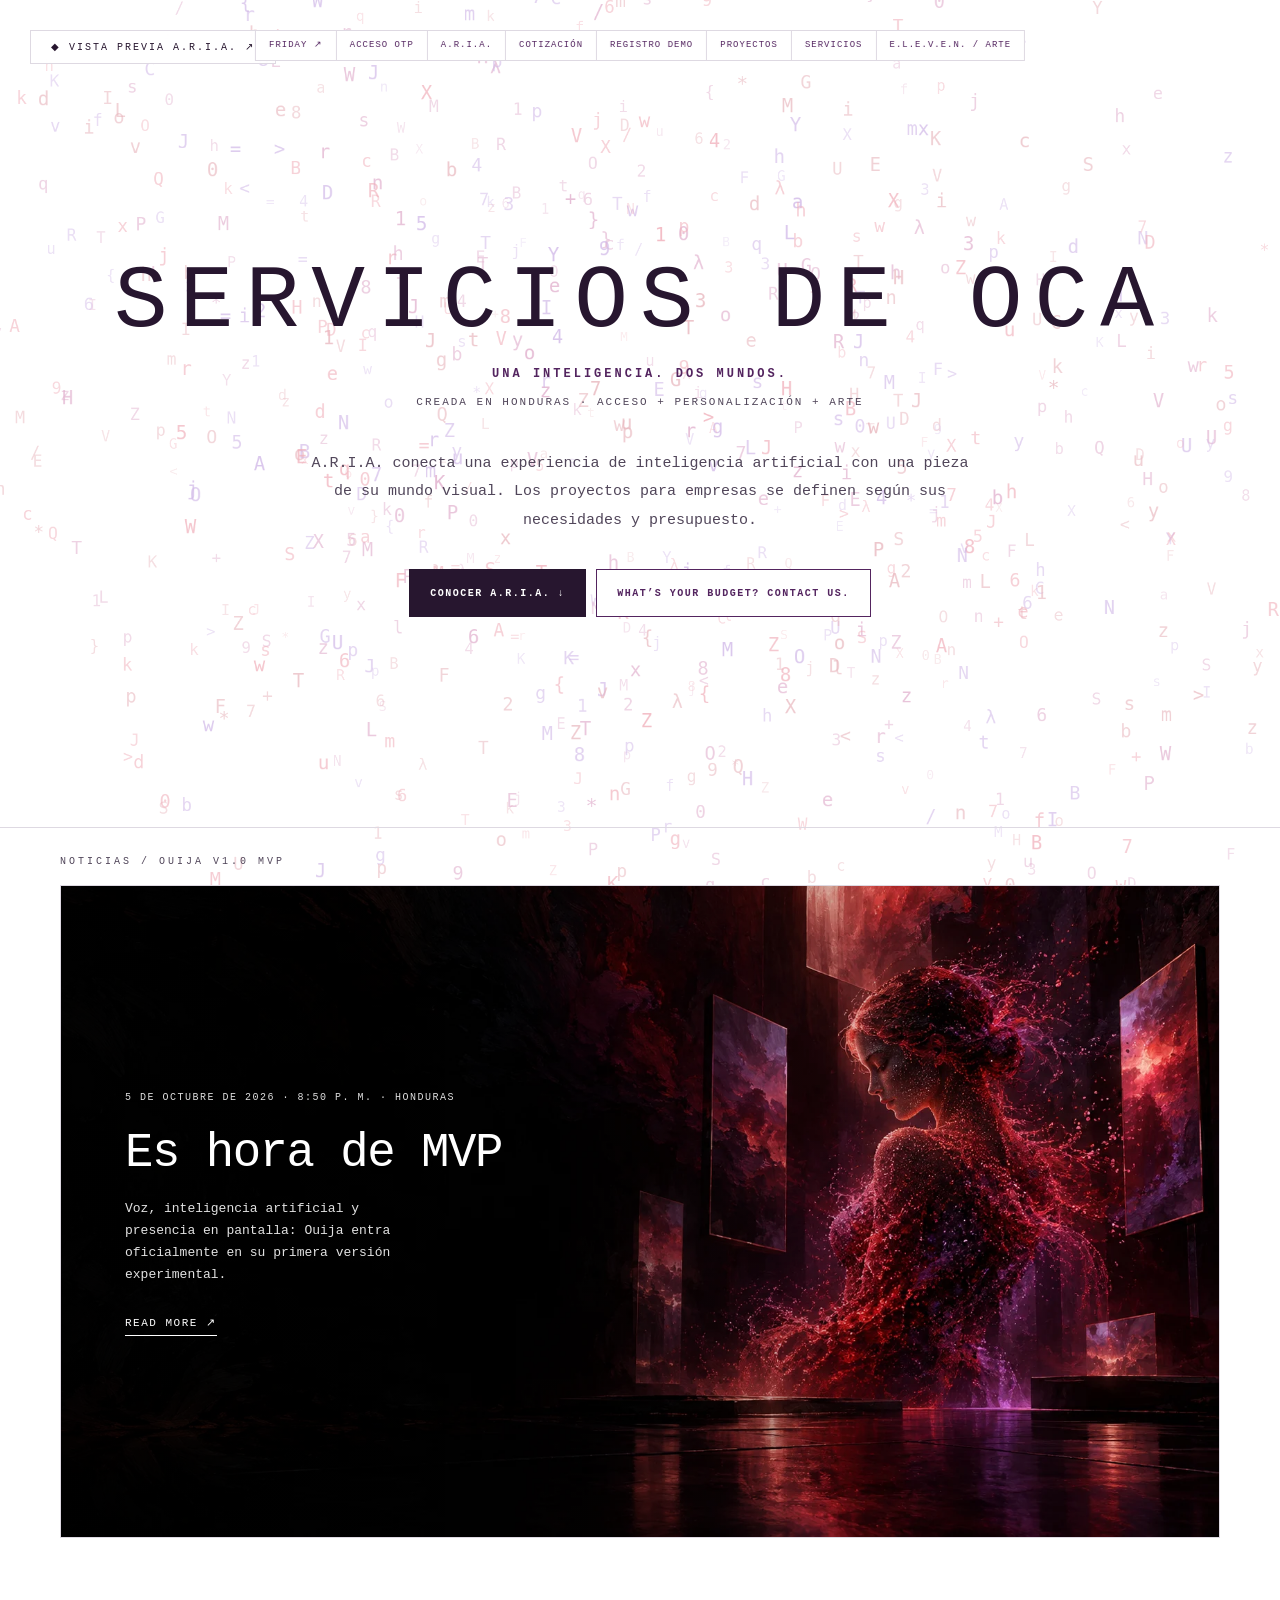
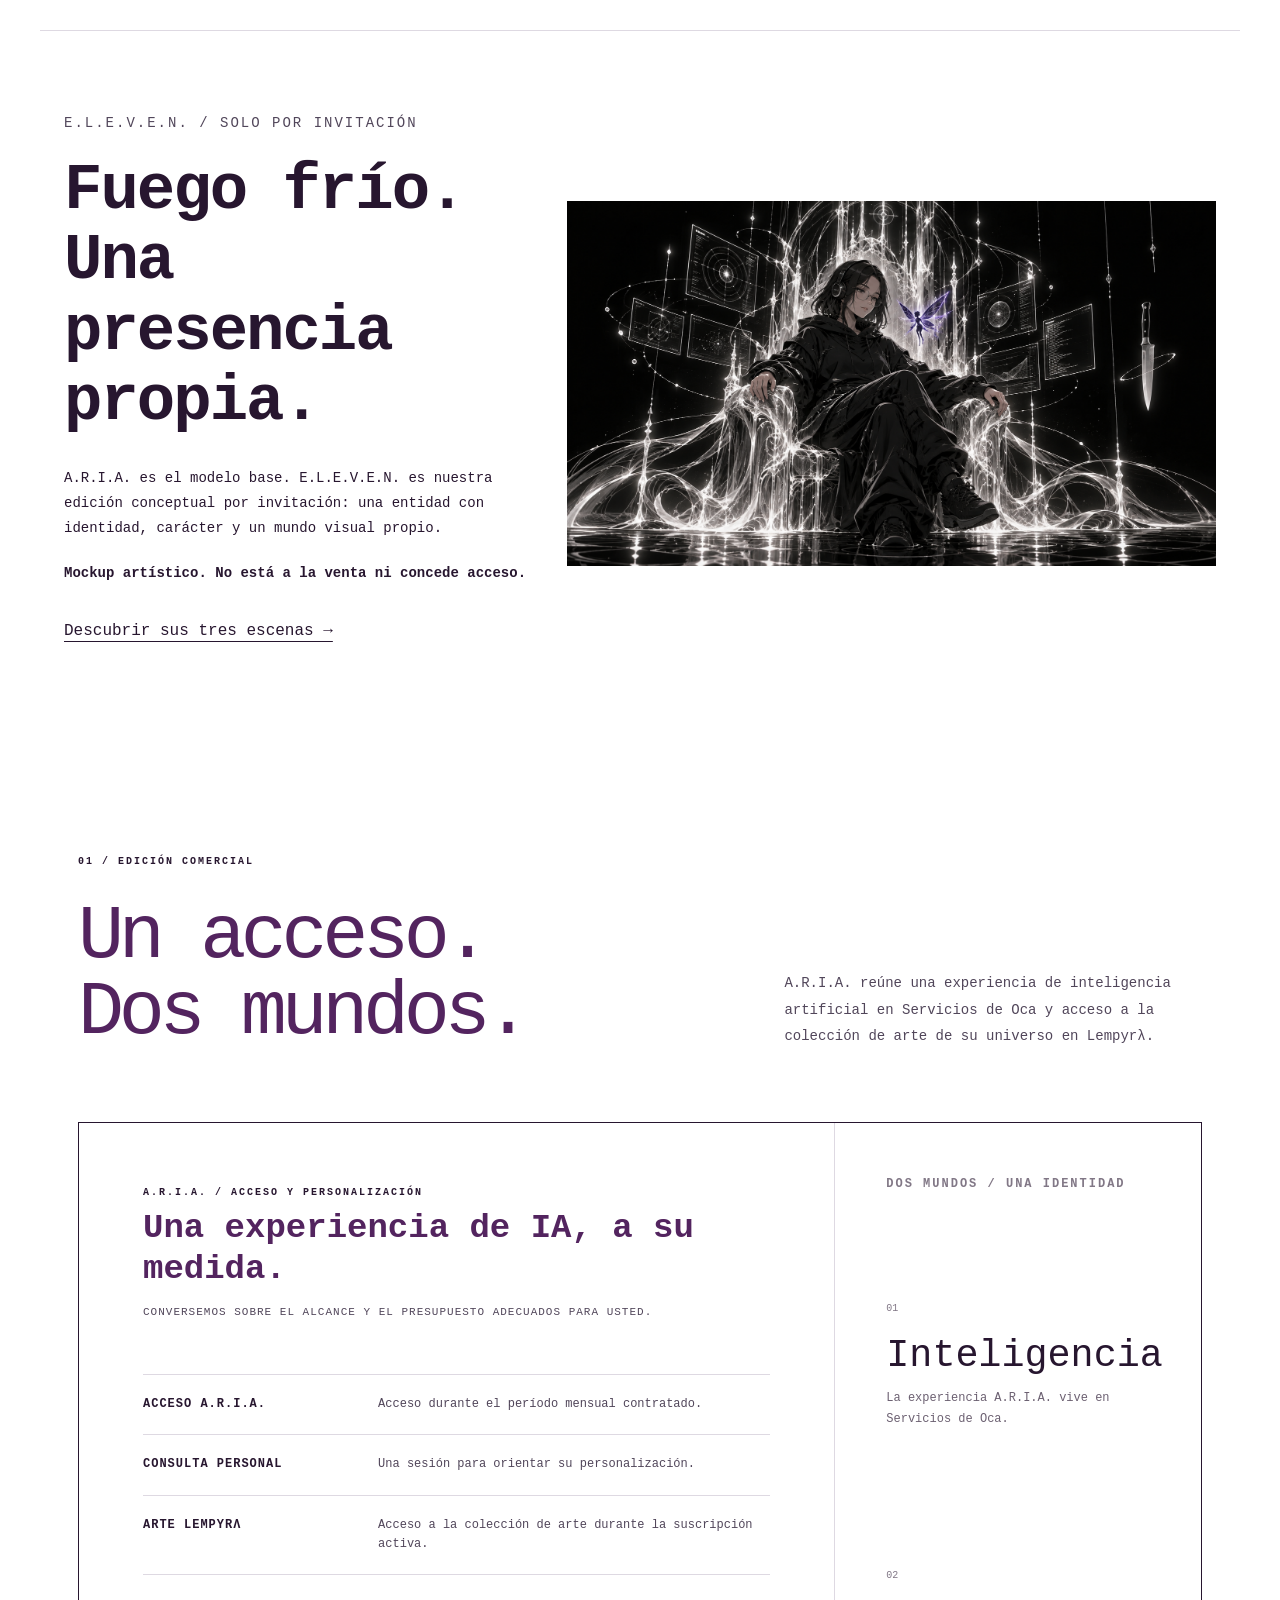
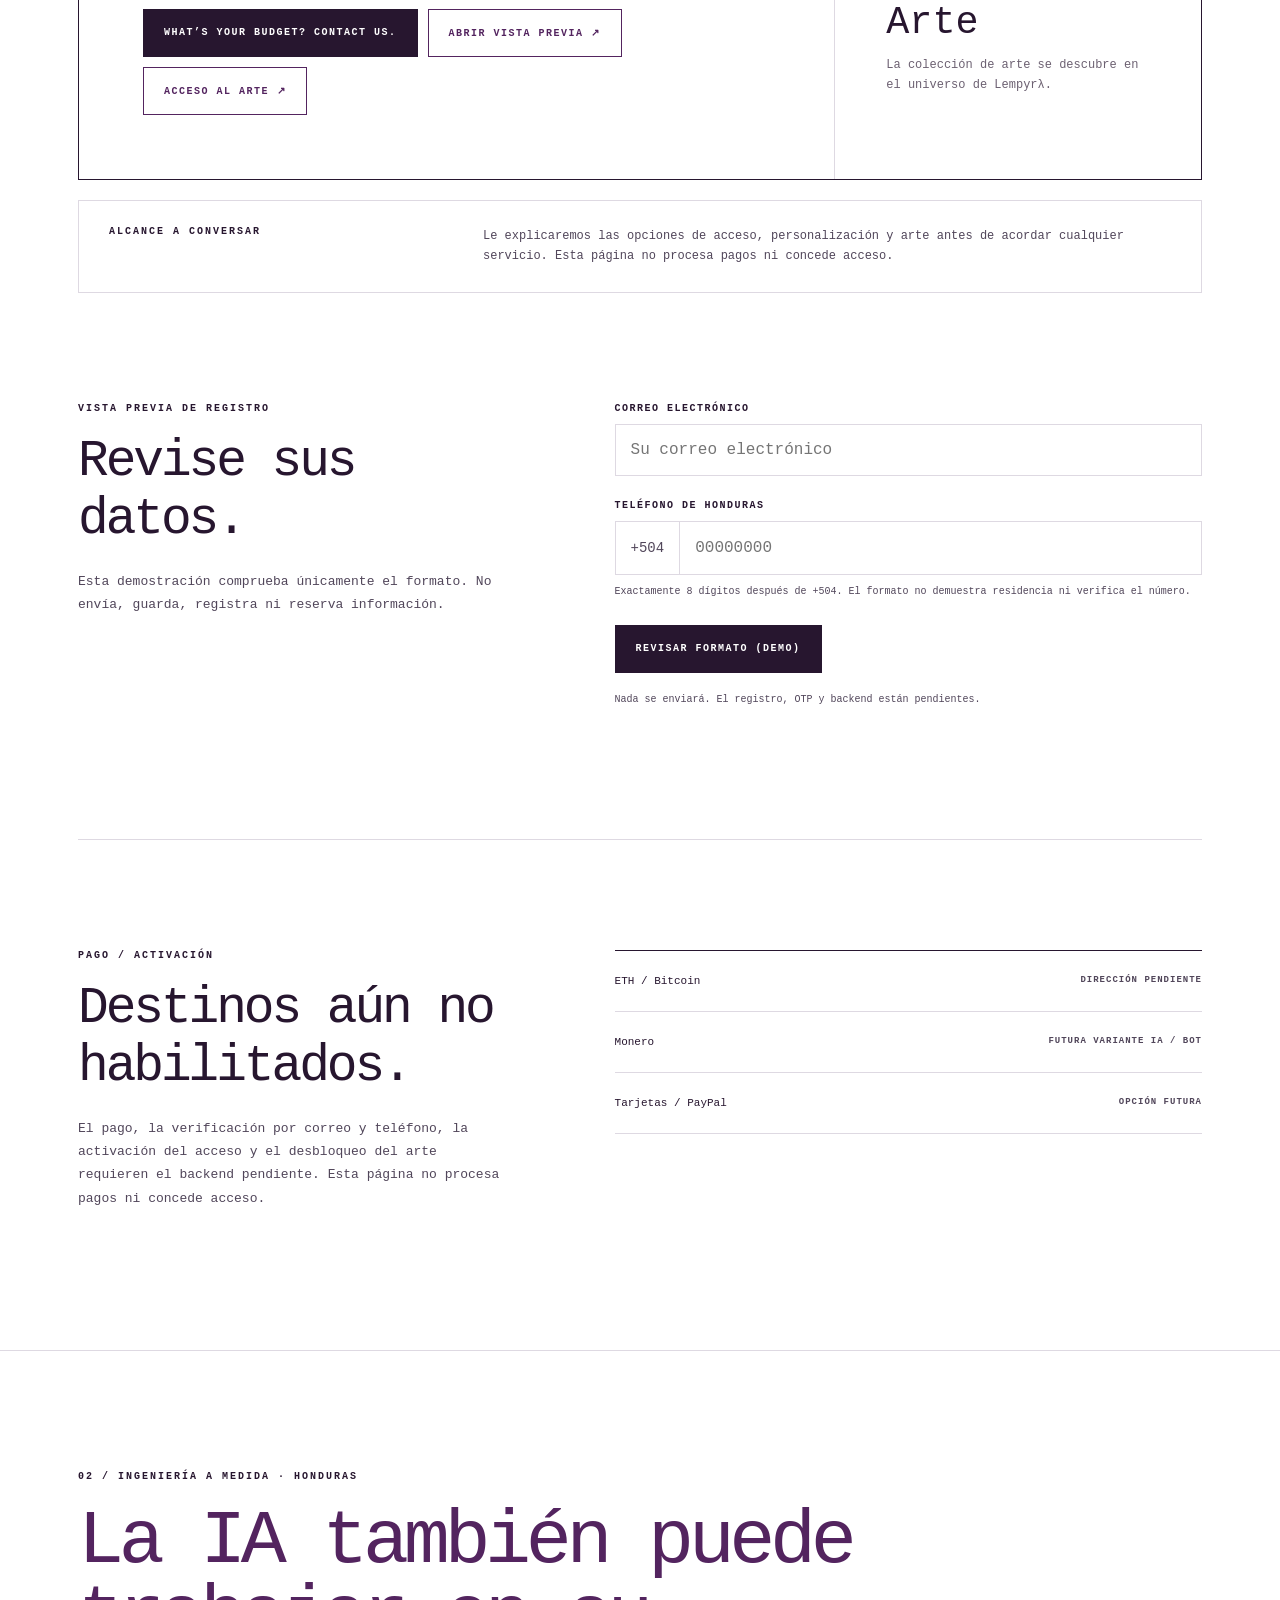
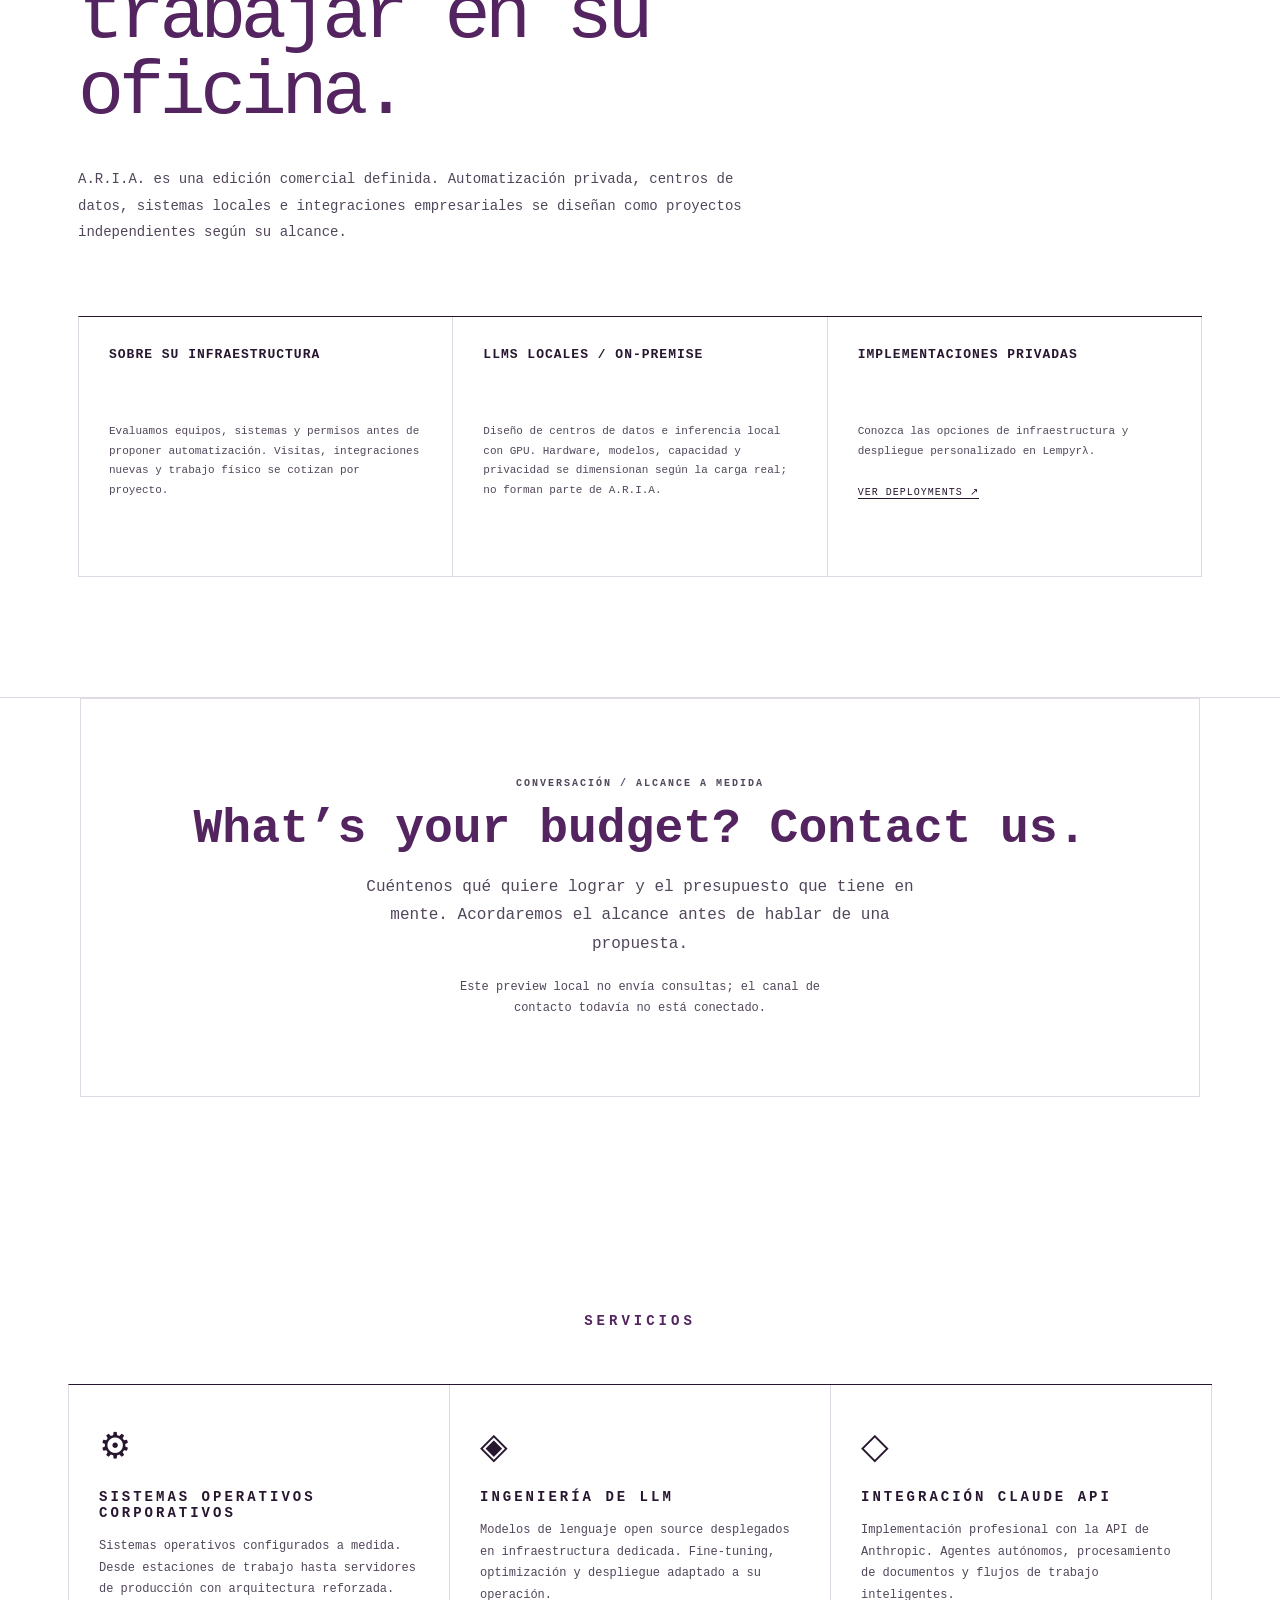
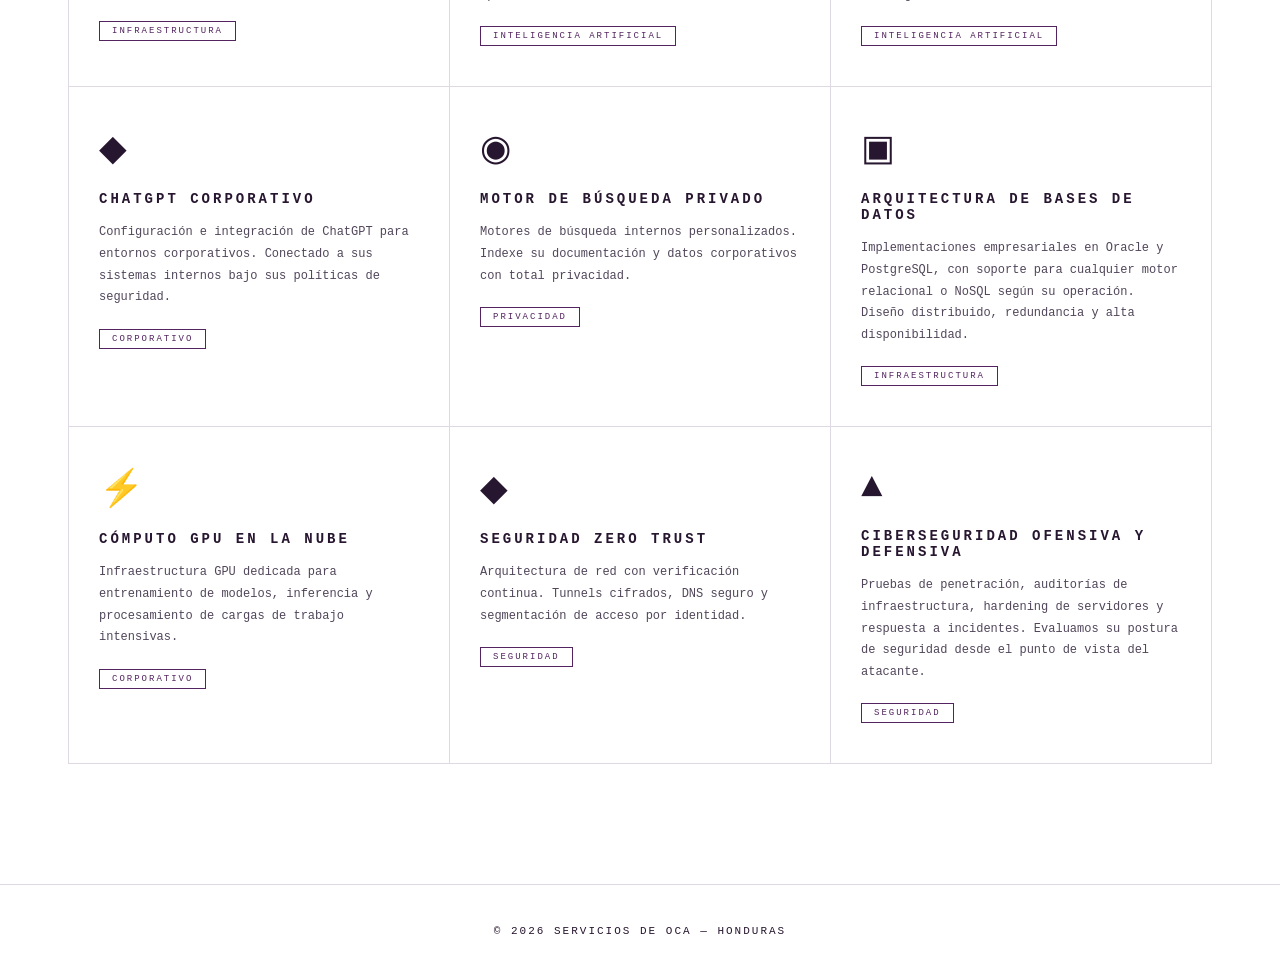
==== docs/index.html @ 5763ebe5 "Add living observatory dashboard and domain OTP access" ====
<!DOCTYPE html>
<html lang="es">
<head>
    <meta charset="UTF-8">
    <meta name="viewport" content="width=device-width, initial-scale=1.0">
    <title>A.R.I.A. — Servicios de Oca</title>
    <meta name="description" content="A.R.I.A. por Servicios de Oca: inteligencia artificial, una consulta de personalización y acceso a la colección de arte en Lempyrλ. Consulte sobre su presupuesto.">

    <link rel="icon" type="image/svg+xml" href="assets/favicon.svg">
    <link rel="icon" type="image/png" sizes="32x32" href="assets/favicon-32.png">
    <link rel="apple-touch-icon" sizes="180x180" href="assets/apple-touch-icon.png">

    <meta property="og:title" content="Servicios De Oca — Soluciones Tecnológicas">
    <meta property="og:description" content="A.R.I.A.: inteligencia artificial, consulta de personalización y acceso a la colección de arte en Lempyrλ. Consulte sobre su presupuesto.">
    <meta property="og:image" content="https://serviciosdeoca.com/assets/og-image.jpg">
    <meta property="og:url" content="https://serviciosdeoca.com">
    <meta property="og:type" content="website">
    <meta name="twitter:card" content="summary_large_image">
    <meta name="twitter:title" content="Servicios De Oca — Soluciones Tecnológicas">
    <meta name="twitter:description" content="A.R.I.A.: acceso mensual, personalización y acceso a la colección de arte en Lempyrλ.">
    <meta name="twitter:image" content="https://serviciosdeoca.com/assets/og-image.jpg">
    <style>
        * {
            margin: 0;
            padding: 0;
            box-sizing: border-box;
        }

        body {
            font-family: 'Courier New', Courier, monospace;
            min-height: 100vh;
            overflow-x: hidden;
            position: relative;
            transition: background 0.6s ease, color 0.6s ease;
        }

        /* THEME STATES */
        body.dark {
            background: #000000;
            color: #ffffff;
        }

        body.light {
            background: #ffffff;
            color: #000000;
        }

        /* THEME INDICATOR */
        .theme-indicator {
            position: fixed;
            top: 30px;
            right: 30px;
            font-size: 10px;
            letter-spacing: 2px;
            text-transform: uppercase;
            padding: 10px 20px;
            border: 1px solid;
            transition: all 0.6s ease;
            z-index: 100;
            backdrop-filter: blur(10px);
            cursor: pointer;
            user-select: none;
        }

        body.dark .theme-indicator {
            border-color: #333;
            background: rgba(0, 0, 0, 0.6);
            color: #00ff00;
        }

        body.light .theme-indicator {
            border-color: rgba(0, 0, 0, 0.2);
            background: rgba(255, 255, 255, 0.8);
            color: #2563eb;
        }

        /* ACCESS INDICATOR — mirrors theme-indicator, left side, links to aria.serviciosdeoca.com */
        .access-indicator {
            position: fixed;
            top: 30px;
            left: 30px;
            font-size: 10px;
            letter-spacing: 2px;
            text-transform: uppercase;
            padding: 10px 20px;
            border: 1px solid;
            transition: all 0.6s ease;
            z-index: 100;
            backdrop-filter: blur(10px);
            text-decoration: none;
            user-select: none;
            display: inline-block;
        }

        body.dark .access-indicator {
            border-color: #333;
            background: rgba(0, 0, 0, 0.6);
            color: #9d00ff;
        }

        body.light .access-indicator {
            border-color: rgba(0, 0, 0, 0.2);
            background: rgba(255, 255, 255, 0.8);
            color: #9d00ff;
        }

        .access-indicator:hover {
            transform: translateY(-2px);
            box-shadow: 0 8px 24px rgba(157, 0, 255, 0.25);
        }

        /* HERO */
        .hero {
            min-height: 100vh;
            display: flex;
            flex-direction: column;
            align-items: center;
            justify-content: center;
            padding: 60px 20px;
            position: relative;
        }

        .logo {
            font-size: 48px;
            font-weight: 300;
            letter-spacing: 8px;
            text-transform: uppercase;
            margin-bottom: 15px;
            transition: all 0.6s ease;
        }

        .tagline {
            font-size: 12px;
            letter-spacing: 3px;
            text-transform: uppercase;
            opacity: 0.5;
            transition: opacity 0.6s ease;
            margin-bottom: 10px;
        }

        .tagline-sub {
            font-size: 11px;
            letter-spacing: 2px;
            text-transform: uppercase;
            opacity: 0.35;
            transition: opacity 0.6s ease;
        }

        body.dark .tagline { opacity: 0.5; }
        body.light .tagline { opacity: 0.4; }
        body.dark .tagline-sub { opacity: 0.35; }
        body.light .tagline-sub { opacity: 0.3; }

        /* SERVICES SECTION */
        .services-section {
            padding: 80px 20px 100px;
            max-width: 1200px;
            margin: 0 auto;
        }

        .section-title {
            font-size: 14px;
            letter-spacing: 4px;
            text-transform: uppercase;
            text-align: center;
            margin-bottom: 60px;
            opacity: 0.5;
            transition: opacity 0.6s ease;
        }

        .services-grid {
            display: grid;
            grid-template-columns: repeat(auto-fit, minmax(300px, 1fr));
            gap: 30px;
        }

        .service-card {
            border: 1px solid;
            padding: 40px 30px;
            transition: all 0.4s cubic-bezier(0.4, 0, 0.2, 1);
            position: relative;
            overflow: hidden;
            cursor: default;
        }

        body.dark .service-card {
            border-color: #333;
            background: rgba(0, 0, 0, 0.4);
        }

        body.light .service-card {
            border-color: rgba(0, 0, 0, 0.12);
            background: rgba(255, 255, 255, 0.6);
        }

        .service-card:hover {
            transform: translateY(-8px);
        }

        body.dark .service-card:hover {
            border-color: var(--card-accent);
            box-shadow: 0 15px 40px rgba(0, 0, 0, 0.4), 0 0 30px var(--card-glow);
        }

        body.light .service-card:hover {
            border-color: var(--card-accent);
            box-shadow: 0 15px 40px rgba(0, 0, 0, 0.1), 0 0 30px var(--card-glow-light);
        }

        .service-icon {
            font-size: 36px;
            margin-bottom: 20px;
            display: block;
        }

        .service-title {
            font-size: 14px;
            font-weight: 700;
            letter-spacing: 3px;
            text-transform: uppercase;
            margin-bottom: 15px;
            transition: color 0.4s ease;
        }

        .service-card:hover .service-title {
            color: var(--card-accent);
        }

        .service-desc {
            font-size: 12px;
            line-height: 1.8;
            opacity: 0.6;
            transition: opacity 0.4s ease;
        }

        .service-card:hover .service-desc {
            opacity: 0.85;
        }

        .service-tag {
            display: inline-block;
            margin-top: 20px;
            padding: 4px 12px;
            font-size: 9px;
            text-transform: uppercase;
            letter-spacing: 2px;
            border: 1px solid;
            transition: all 0.4s ease;
        }

        .service-tag.corporativo {
            --tag-color: #2563eb;
        }

        .service-tag.ai {
            --tag-color: #9d00ff;
        }

        .service-tag.infra {
            --tag-color: #10b981;
        }

        .service-tag.security {
            --tag-color: #ff6600;
        }

        body.dark .service-tag {
            border-color: var(--tag-color);
            color: var(--tag-color);
        }

        body.light .service-tag {
            border-color: var(--tag-color);
            color: var(--tag-color);
        }

        /* CARD ACCENT COLORS */
        .service-card:nth-child(1) { --card-accent: #2563eb; --card-glow: rgba(37, 99, 235, 0.3); --card-glow-light: rgba(37, 99, 235, 0.15); }
        .service-card:nth-child(2) { --card-accent: #9d00ff; --card-glow: rgba(157, 0, 255, 0.3); --card-glow-light: rgba(157, 0, 255, 0.15); }
        .service-card:nth-child(3) { --card-accent: #00d4ff; --card-glow: rgba(0, 212, 255, 0.3); --card-glow-light: rgba(0, 212, 255, 0.15); }
        .service-card:nth-child(4) { --card-accent: #ff6600; --card-glow: rgba(255, 102, 0, 0.3); --card-glow-light: rgba(255, 102, 0, 0.15); }
        .service-card:nth-child(5) { --card-accent: #10b981; --card-glow: rgba(16, 185, 129, 0.3); --card-glow-light: rgba(16, 185, 129, 0.15); }
        .service-card:nth-child(6) { --card-accent: #ff0066; --card-glow: rgba(255, 0, 102, 0.3); --card-glow-light: rgba(255, 0, 102, 0.15); }
        .service-card:nth-child(7) { --card-accent: #2563eb; --card-glow: rgba(37, 99, 235, 0.3); --card-glow-light: rgba(37, 99, 235, 0.15); }
        .service-card:nth-child(8) { --card-accent: #9d00ff; --card-glow: rgba(157, 0, 255, 0.3); --card-glow-light: rgba(157, 0, 255, 0.15); }
        .service-card:nth-child(9) { --card-accent: #ff0066; --card-glow: rgba(255, 0, 102, 0.3); --card-glow-light: rgba(255, 0, 102, 0.15); }

        /* FOOTER */
        .footer {
            padding: 40px 20px;
            text-align: center;
            font-size: 11px;
            letter-spacing: 2px;
            opacity: 0.3;
            text-transform: uppercase;
            transition: all 0.6s ease;
            border-top: 1px solid;
        }

        body.dark .footer {
            border-color: #222;
        }

        body.light .footer {
            border-color: rgba(0, 0, 0, 0.08);
        }

        /* MOBILE */
        @media (max-width: 768px) {
            .logo {
                font-size: 28px;
                letter-spacing: 5px;
            }

            .tagline {
                font-size: 10px;
            }

            .services-grid {
                grid-template-columns: 1fr;
            }

            .theme-indicator {
                top: 20px;
                right: 20px;
                font-size: 9px;
                padding: 8px 16px;
            }

            .access-indicator {
                top: 20px;
                left: 20px;
                font-size: 9px;
                padding: 8px 16px;
            }

            .service-card {
                padding: 30px 24px;
            }
        }
    </style>
    <link rel="stylesheet" href="assets/CODEX-oca-aria-v1.css">
    <link rel="stylesheet" href="assets/sophie-oca-nav-v1.css">
<link rel="stylesheet" href="assets/sophie-monochrome-v1.css">
<style>
    /* Launch artwork is the sole color treatment on this page section. */
    .mvp-news {
        max-width: 1200px;
        margin: 0 auto;
        padding: 28px 20px 92px;
        scroll-margin-top: 110px;
    }
    .mvp-news .news-eyebrow {
        margin-bottom: 18px;
        color: var(--muted);
        font-size: 10px;
        letter-spacing: 3px;
        text-transform: uppercase;
    }
    .mvp-news-card {
        position: relative;
        display: flex;
        align-items: center;
        min-height: 420px;
        aspect-ratio: 1672 / 941;
        overflow: hidden;
        border: 1px solid var(--line);
        background: #000;
        isolation: isolate;
    }
    .mvp-news-art,
    .mvp-news-art::after,
    .mvp-news-art img { position: absolute; inset: 0; width: 100%; height: 100%; }
    .mvp-news-art img { display: block; object-fit: cover; }
    .mvp-news-art::after {
        content: '';
        background: linear-gradient(90deg, rgba(0, 0, 0, .8) 0%, rgba(0, 0, 0, .42) 42%, transparent 75%);
    }
    .mvp-news-copy {
        position: relative;
        z-index: 1;
        width: min(55%, 570px);
        padding: clamp(30px, 5vw, 74px);
        color: #fff;
    }
    .mvp-news-copy time {
        color: #ddd;
        font-size: 10px;
        letter-spacing: 1.5px;
        text-transform: uppercase;
    }
    .mvp-news-copy h2 {
        margin: 22px 0 18px;
        color: #fff;
        font-size: clamp(28px, 3.7vw, 48px);
        font-weight: 400;
        letter-spacing: -1.5px;
        line-height: 1.12;
        overflow-wrap: anywhere;
    }
    .mvp-news-copy p { max-width: 37ch; color: #e2e2e2; font-size: 13px; line-height: 1.7; }
    .mvp-news-copy a {
        display: inline-block;
        margin-top: 30px;
        padding-bottom: 6px;
        border-bottom: 1px solid #fff;
        color: #fff;
        font-size: 11px;
        letter-spacing: 1.5px;
        text-decoration: none;
        text-transform: uppercase;
    }
    .mvp-news-copy a:hover { opacity: .72; }
    .mvp-news-copy a:focus-visible { outline: 2px solid #fff; outline-offset: 5px; }
    @media (max-width: 700px) {
        .mvp-news { padding-bottom: 70px; }
        .mvp-news-card { min-height: 490px; aspect-ratio: auto; align-items: flex-end; }
        .mvp-news-art img { object-position: 68% center; }
        .mvp-news-art::after { background: linear-gradient(0deg, rgba(0,0,0,.96), rgba(0,0,0,.62) 52%, rgba(0,0,0,.2)); }
        .mvp-news-copy { width: 100%; padding: 32px 26px 38px; }
    }
</style>
<script src="assets/sophie-theme-v2.js" defer></script>
<link rel="stylesheet" href="assets/sophie-eleven-v1.css">
<link rel="stylesheet" href="assets/sophie-oca-rain-v1.css?v=3">
</head>
<body class="dark">
    <div class="oca-solar" aria-hidden="true"><canvas class="oca-glyph-fireball"></canvas></div>
    <a href="https://aria.serviciosdeoca.com/" class="access-indicator">&#9670; Vista previa A.R.I.A. ↗</a>

    <!-- THEME INDICATOR -->
    <button type="button" class="theme-indicator" data-sophie-theme aria-label="Tema: Auto según su hora local. Cambiar a Oscuro.">◐ <span class="theme-label">Auto</span></button>

    <nav class="site-nav" aria-label="Secciones principales">
        <ul>
            <li><a href="observatory/">FRIDAY ↗</a></li><li><a href="login/">Acceso OTP</a></li><li><a href="#planes">A.R.I.A.</a></li>
            <li><a href="#budget-contact">Cotización</a></li>
            <li><a href="#registro">Registro demo</a></li>
            <li><a href="#proyectos">Proyectos</a></li>
            <li><a href="#servicios">Servicios</a></li>
            <li><a href="eleven/">E.L.E.V.E.N. / Arte</a></li>
        </ul>
    </nav>

    <!-- HERO -->
    <section class="hero">
        <h1 class="logo glitch-text" data-text="SERVICIOS DE OCA">SERVICIOS DE OCA</h1>
        <p class="tagline">Una inteligencia. Dos mundos.</p>
        <p class="tagline-sub">Creada en Honduras · Acceso + personalización + arte</p>
        <p class="oca-intro">A.R.I.A. conecta una experiencia de inteligencia artificial con una pieza de su mundo visual. Los proyectos para empresas se definen según sus necesidades y presupuesto.</p>
        <div class="oca-actions"><a class="dae-button" href="#aria">Conocer A.R.I.A. ↓</a><a class="dae-button dae-secondary" href="#budget-contact">What’s your budget? Contact us.</a></div>
    </section>

    <main>
    <section class="mvp-news" id="noticias" aria-labelledby="mvp-news-title">
        <p class="news-eyebrow">Noticias / Ouija V1.0 MVP</p>
        <article class="mvp-news-card">
            <div class="mvp-news-art" aria-hidden="true">
                <img src="assets/sophie-ouija-mvp-v01.webp" alt="" width="1672" height="941" loading="lazy">
            </div>
            <div class="mvp-news-copy">
                <time datetime="2026-10-05T20:50:00-06:00">5 de octubre de 2026 · 8:50 p. m. · Honduras</time>
                <h2 id="mvp-news-title">Es hora de MVP</h2>
                <p>Voz, inteligencia artificial y presencia en pantalla: Ouija entra oficialmente en su primera versión experimental.</p>
                <a href="https://13ghosts.io/">Read more <span aria-hidden="true">↗</span></a>
            </div>
        </article>
    </section>

    <section class="eleven-intro" aria-labelledby="eleven-title">
        <div class="eleven-copy"><p class="eleven-label">E.L.E.V.E.N. / Solo por invitación</p><h2 id="eleven-title">Fuego frío.<br>Una presencia propia.</h2><p>A.R.I.A. es el modelo base. E.L.E.V.E.N. es nuestra edición conceptual por invitación: una entidad con identidad, carácter y un mundo visual propio.</p><p><strong>Mockup artístico. No está a la venta ni concede acceso.</strong></p><a class="eleven-link" href="eleven/">Descubrir sus tres escenas →</a></div>
        <a href="eleven/" aria-label="Ver la colección ilustrada de Eleven"><img src="eleven/art/sophie-eleven-01-trono-frio.png" alt="Eleven en su trono de fuego blanco frío, rodeada de terminales flotantes y su hada violeta" width="1672" height="941" loading="lazy"></a>
    </section>
    <section class="dae-plans aria-offer" id="aria" aria-labelledby="aria-heading">
        <span class="anchor-alias" id="planes" aria-hidden="true"></span>
        <header class="dae-heading">
            <p class="dae-kicker">01 / Edición comercial</p>
            <h2 id="aria-heading">Un acceso.<br>Dos mundos.</h2>
            <p>A.R.I.A. reúne una experiencia de inteligencia artificial en Servicios de Oca y acceso a la colección de arte de su universo en Lempyrλ.</p>
        </header>
        <div class="aria-product">
            <article class="aria-price-card">
                <p class="dae-kicker">A.R.I.A. / Acceso y personalización</p>
                <h3 class="aria-budget-heading">Una experiencia de IA, a su medida.</h3>
                <p class="dae-caption">Conversemos sobre el alcance y el presupuesto adecuados para usted.</p>
                <ul class="aria-includes">
                    <li><strong>Acceso A.R.I.A.</strong><span>Acceso durante el período mensual contratado.</span></li>
                    <li><strong>Consulta personal</strong><span>Una sesión para orientar su personalización.</span></li>
                    <li><strong>Arte Lempyrλ</strong><span>Acceso a la colección de arte durante la suscripción activa.</span></li>
                </ul>
                <div class="oca-actions aria-actions"><a class="dae-button" href="#budget-contact">What’s your budget? Contact us.</a><a class="dae-button dae-secondary" href="https://aria.serviciosdeoca.com/">Abrir vista previa ↗</a><a class="dae-button dae-secondary" href="https://lempyra.com/login/">Acceso al arte ↗</a></div>
            </article>
            <aside class="aria-manifesto" aria-label="Dos mundos incluidos">
                <p class="dae-kicker">Dos mundos / Una identidad</p>
                <div><span>01</span><h3>Inteligencia</h3><p>La experiencia A.R.I.A. vive en Servicios de Oca.</p></div>
                <div><span>02</span><h3>Arte</h3><p>La colección de arte se descubre en el universo de Lempyrλ.</p></div>
            </aside>
        </div>
        <div class="aria-availability" role="note">
            <p class="dae-kicker">Alcance a conversar</p>
            <p>Le explicaremos las opciones de acceso, personalización y arte antes de acordar cualquier servicio. Esta página no procesa pagos ni concede acceso.</p>
        </div>
        <section class="aria-preview" id="registro" aria-labelledby="register-heading">
            <div class="aria-preview-copy"><p class="dae-kicker">Vista previa de registro</p><h3 id="register-heading">Revise sus datos.</h3><p>Esta demostración comprueba únicamente el formato. No envía, guarda, registra ni reserva información.</p></div>
            <form data-registration-demo novalidate>
                <label for="aria-email">Correo electrónico</label>
                <input id="aria-email" name="email" type="email" autocomplete="email" inputmode="email" placeholder="Su correo electrónico" required>
                <label for="aria-phone">Teléfono de Honduras</label>
                <div class="phone-field"><span aria-hidden="true">+504</span><input id="aria-phone" name="phone" type="tel" autocomplete="tel-national" inputmode="numeric" maxlength="8" pattern="[0-9]{8}" placeholder="00000000" aria-describedby="phone-help" required></div>
                <small id="phone-help">Exactamente 8 dígitos después de +504. El formato no demuestra residencia ni verifica el número.</small>
                <button class="dae-button" type="submit" disabled>Revisar formato (demo)</button>
                <p class="form-status" data-form-status role="status" aria-live="polite">Nada se enviará. El registro, OTP y backend están pendientes.</p>
            </form>
        </section>
        <section class="aria-payment" aria-labelledby="payment-heading">
            <div><p class="dae-kicker">Pago / Activación</p><h3 id="payment-heading">Destinos aún no habilitados.</h3><p>El pago, la verificación por correo y teléfono, la activación del acceso y el desbloqueo del arte requieren el backend pendiente. Esta página no procesa pagos ni concede acceso.</p></div>
            <ul><li><span>ETH / Bitcoin</span><strong>DIRECCIÓN PENDIENTE</strong></li><li><span>Monero</span><strong>FUTURA VARIANTE IA / BOT</strong></li><li><span>Tarjetas / PayPal</span><strong>OPCIÓN FUTURA</strong></li></ul>
        </section>
    </section>
    <section class="oca-projects" id="proyectos">
        <p class="dae-kicker">02 / Ingeniería a medida · Honduras</p><h2>La IA también puede<br>trabajar en su oficina.</h2>
        <p>A.R.I.A. es una edición comercial definida. Automatización privada, centros de datos, sistemas locales e integraciones empresariales se diseñan como proyectos independientes según su alcance.</p>
        <div class="oca-project-grid"><article><h3>Sobre su infraestructura</h3><p>Evaluamos equipos, sistemas y permisos antes de proponer automatización. Visitas, integraciones nuevas y trabajo físico se cotizan por proyecto.</p></article><article><h3>LLMs locales / On-premise</h3><p>Diseño de centros de datos e inferencia local con GPU. Hardware, modelos, capacidad y privacidad se dimensionan según la carga real; no forman parte de A.R.I.A.</p></article><article><h3>Implementaciones privadas</h3><p>Conozca las opciones de infraestructura y despliegue personalizado en Lempyrλ.</p><a href="https://lempyra.com/#deployments">Ver deployments ↗</a></article></div>
    </section>

    <section class="oca-budget-contact" id="budget-contact" aria-labelledby="budget-contact-title">
        <p class="dae-kicker">Conversación / Alcance a medida</p>
        <h2 id="budget-contact-title">What’s your budget? Contact us.</h2>
        <p>Cuéntenos qué quiere lograr y el presupuesto que tiene en mente. Acordaremos el alcance antes de hablar de una propuesta.</p>
        <p class="oca-contact-note">Este preview local no envía consultas; el canal de contacto todavía no está conectado.</p>
    </section>

    <!-- SERVICES -->
    <section class="services-section" id="servicios">
        <h2 class="section-title">Servicios</h2>

        <div class="services-grid">
            <div class="service-card">
                <span class="service-icon">&#9881;</span>
                <h3 class="service-title">Sistemas Operativos Corporativos</h3>
                <p class="service-desc">Sistemas operativos configurados a medida. Desde estaciones de trabajo hasta servidores de producción con arquitectura reforzada.</p>
                <span class="service-tag infra">Infraestructura</span>
            </div>

            <div class="service-card">
                <span class="service-icon">&#9672;</span>
                <h3 class="service-title">Ingeniería de LLM</h3>
                <p class="service-desc">Modelos de lenguaje open source desplegados en infraestructura dedicada. Fine-tuning, optimización y despliegue adaptado a su operación.</p>
                <span class="service-tag ai">Inteligencia Artificial</span>
            </div>

            <div class="service-card">
                <span class="service-icon">&#9671;</span>
                <h3 class="service-title">Integración Claude API</h3>
                <p class="service-desc">Implementación profesional con la API de Anthropic. Agentes autónomos, procesamiento de documentos y flujos de trabajo inteligentes.</p>
                <span class="service-tag ai">Inteligencia Artificial</span>
            </div>

            <div class="service-card">
                <span class="service-icon">&#9670;</span>
                <h3 class="service-title">ChatGPT Corporativo</h3>
                <p class="service-desc">Configuración e integración de ChatGPT para entornos corporativos. Conectado a sus sistemas internos bajo sus políticas de seguridad.</p>
                <span class="service-tag corporativo">Corporativo</span>
            </div>

            <div class="service-card">
                <span class="service-icon">&#9673;</span>
                <h3 class="service-title">Motor de Búsqueda Privado</h3>
                <p class="service-desc">Motores de búsqueda internos personalizados. Indexe su documentación y datos corporativos con total privacidad.</p>
                <span class="service-tag security">Privacidad</span>
            </div>

            <div class="service-card">
                <span class="service-icon">&#9635;</span>
                <h3 class="service-title">Arquitectura de Bases de Datos</h3>
                <p class="service-desc">Implementaciones empresariales en Oracle y PostgreSQL, con soporte para cualquier motor relacional o NoSQL según su operación. Diseño distribuido, redundancia y alta disponibilidad.</p>
                <span class="service-tag infra">Infraestructura</span>
            </div>

            <div class="service-card">
                <span class="service-icon">&#9889;</span>
                <h3 class="service-title">Cómputo GPU en la Nube</h3>
                <p class="service-desc">Infraestructura GPU dedicada para entrenamiento de modelos, inferencia y procesamiento de cargas de trabajo intensivas.</p>
                <span class="service-tag corporativo">Corporativo</span>
            </div>

            <div class="service-card">
                <span class="service-icon">&#9670;</span>
                <h3 class="service-title">Seguridad Zero Trust</h3>
                <p class="service-desc">Arquitectura de red con verificación continua. Tunnels cifrados, DNS seguro y segmentación de acceso por identidad.</p>
                <span class="service-tag security">Seguridad</span>
            </div>

            <div class="service-card">
                <span class="service-icon">&#9650;</span>
                <h3 class="service-title">Ciberseguridad Ofensiva y Defensiva</h3>
                <p class="service-desc">Pruebas de penetración, auditorías de infraestructura, hardening de servidores y respuesta a incidentes. Evaluamos su postura de seguridad desde el punto de vista del atacante.</p>
                <span class="service-tag security">Seguridad</span>
            </div>
        </div>
    </section>

    </main>
    <!-- FOOTER -->
    <footer class="footer">
        &copy; 2026 Servicios de Oca &mdash; Honduras
    </footer>

    <script src="assets/sophie-oca-interactions-v2.js" defer></script>
    <script src="assets/sophie-oca-fireball-v2.js?v=3" defer></script>
</body>
</html>
---- docs/assets/CODEX-oca-aria-v1.css ----
:root {
    --paper: #fff;
    --ink: #090909;
    --muted: #626262;
    --line: #d8d8d8;
    --soft: #f5f5f3;
    --wide: 1180px;
}

html {
    scroll-behavior: smooth;
}

body,
body.light {
    background: var(--paper);
    color: var(--ink);
}

body.dark {
    --paper: #080808;
    --ink: #f5f5f5;
    --muted: #a4a4a4;
    --line: #303030;
    --soft: #111;
    background: var(--paper);
    color: var(--ink);
}

::selection {
    background: var(--ink);
    color: var(--paper);
}

a,
button,
input {
    font: inherit;
}

a:focus-visible,
button:focus-visible,
input:focus-visible,
summary:focus-visible {
    outline: 2px solid var(--ink);
    outline-offset: 4px;
}

.access-indicator,
.theme-indicator,
body.light .access-indicator,
body.light .theme-indicator,
body.dark .access-indicator,
body.dark .theme-indicator {
    border-color: var(--line);
    background: color-mix(in srgb, var(--paper) 90%, transparent);
    color: var(--ink);
    box-shadow: none;
}

.access-indicator:hover,
.theme-indicator:hover {
    transform: none;
    border-color: var(--ink);
    box-shadow: none;
}

.hero {
    min-height: 92vh;
    padding: 150px 24px 100px;
    border-bottom: 1px solid var(--line);
}

.logo {
    max-width: 100%;
    overflow-wrap: anywhere;
    transition: color .3s ease;
    margin-bottom: 22px;
    font-size: clamp(2rem, 7vw, 5.8rem);
    line-height: .95;
    letter-spacing: clamp(.18rem, 1vw, .75rem);
    text-align: center;
}

.tagline {
    margin-bottom: 15px;
    color: var(--ink);
    font-size: 12px;
    font-weight: 700;
    opacity: 1;
}

.tagline-sub,
body.light .tagline-sub,
body.dark .tagline-sub {
    color: var(--muted);
    opacity: 1;
}

.oca-intro {
    max-width: 670px;
    margin: 42px auto 0;
    color: var(--muted);
    font-size: 15px;
    line-height: 1.9;
    text-align: center;
}

.oca-actions {
    display: flex;
    flex-wrap: wrap;
    justify-content: center;
    gap: 10px;
    margin-top: 34px;
}

.dae-button {
    display: inline-flex;
    align-items: center;
    justify-content: center;
    min-height: 48px;
    padding: 14px 20px;
    border: 1px solid var(--ink);
    background: var(--ink);
    color: var(--paper);
    font-size: 10px;
    font-weight: 700;
    letter-spacing: 1.5px;
    text-decoration: none;
    text-transform: uppercase;
    cursor: pointer;
}

.dae-button:hover {
    background: var(--paper);
    color: var(--ink);
}

.dae-button:disabled {
    cursor: not-allowed;
    opacity: .5;
}

.dae-button.dae-secondary {
    background: transparent;
    color: var(--ink);
}

.dae-button.dae-secondary:hover {
    background: var(--ink);
    color: var(--paper);
}

.dae-plans,
.oca-projects {
    max-width: var(--wide);
    margin: 0 auto;
    padding: 120px 28px;
}

.aria-offer {
    position: relative;
}

.anchor-alias {
    position: absolute;
    top: 0;
}

.dae-heading {
    display: grid;
    grid-template-columns: minmax(0, 1.2fr) minmax(280px, .8fr);
    gap: 32px 80px;
    align-items: end;
    margin-bottom: 72px;
}

.dae-heading .dae-kicker {
    grid-column: 1 / -1;
}

.dae-heading h2,
.oca-projects > h2 {
    font-size: clamp(2.4rem, 6vw, 5.4rem);
    font-weight: 400;
    line-height: .98;
    letter-spacing: -.07em;
}

.dae-heading > p:last-child,
.oca-projects > p:not(.dae-kicker) {
    color: var(--muted);
    font-size: 14px;
    line-height: 1.9;
}

.dae-kicker {
    color: var(--muted);
    font-size: 10px;
    font-weight: 700;
    letter-spacing: 2px;
    text-transform: uppercase;
}

.aria-product {
    display: grid;
    grid-template-columns: minmax(0, 1.55fr) minmax(280px, .75fr);
    border: 1px solid var(--ink);
}

.aria-price-card {
    padding: clamp(30px, 5vw, 70px);
    border-right: 1px solid var(--ink);
}

.aria-price {
    display: flex;
    flex-wrap: wrap;
    align-items: center;
    gap: 12px 22px;
    margin: 38px 0 8px;
    font-size: clamp(2.6rem, 7vw, 6.2rem);
    line-height: .9;
    letter-spacing: -.08em;
}

.aria-price i {
    color: var(--muted);
    font-size: 13px;
    font-style: normal;
    letter-spacing: 0;
    text-transform: uppercase;
}

.dae-caption,
.aria-price-note {
    color: var(--muted);
    font-size: 11px;
    line-height: 1.7;
}

.dae-caption {
    letter-spacing: 1px;
    text-transform: uppercase;
}

.aria-price-note {
    max-width: 580px;
    margin-top: 12px;
}

.aria-includes {
    margin-top: 52px;
    border-top: 1px solid var(--line);
    list-style: none;
}

.aria-includes li {
    display: grid;
    grid-template-columns: minmax(150px, .7fr) minmax(0, 1.3fr);
    gap: 24px;
    padding: 20px 0;
    border-bottom: 1px solid var(--line);
    font-size: 12px;
    line-height: 1.6;
}

.aria-includes strong {
    letter-spacing: 1px;
    text-transform: uppercase;
}

.aria-includes span {
    color: var(--muted);
}

.aria-actions {
    justify-content: flex-start;
}

.aria-manifesto {
    display: flex;
    flex-direction: column;
    padding: clamp(30px, 4vw, 52px);
    background: var(--ink);
    color: var(--paper);
}

.aria-manifesto .dae-kicker {
    color: currentColor;
    opacity: .58;
}

.aria-manifesto > div {
    margin-top: auto;
    padding: 32px 0;
    border-top: 1px solid color-mix(in srgb, var(--paper) 25%, transparent);
}

.aria-manifesto span {
    display: block;
    margin-bottom: 20px;
    font-size: 10px;
    opacity: .58;
}

.aria-manifesto h3 {
    margin-bottom: 10px;
    font-size: clamp(1.5rem, 3vw, 2.4rem);
    font-weight: 400;
}

.aria-manifesto p {
    font-size: 12px;
    line-height: 1.7;
    opacity: .68;
}

.aria-availability {
    display: grid;
    grid-template-columns: 1fr 2fr;
    gap: 30px;
    margin-top: 20px;
    padding: 25px 30px;
    border: 1px solid var(--line);
}

.aria-availability > p:last-child {
    color: var(--muted);
    font-size: 12px;
    line-height: 1.7;
}

.aria-preview,
.aria-payment {
    display: grid;
    grid-template-columns: minmax(0, .85fr) minmax(320px, 1.15fr);
    gap: clamp(40px, 8vw, 110px);
    padding: 110px 0;
    border-bottom: 1px solid var(--line);
}

.aria-preview-copy h3,
.aria-payment h3 {
    margin: 18px 0 22px;
    font-size: clamp(2rem, 4vw, 3.7rem);
    font-weight: 400;
    letter-spacing: -.06em;
}

.aria-preview-copy > p:last-child,
.aria-payment > div > p:last-child {
    color: var(--muted);
    font-size: 13px;
    line-height: 1.8;
}

.aria-preview form {
    display: flex;
    flex-direction: column;
    align-items: stretch;
}

.aria-preview label {
    margin: 0 0 10px;
    font-size: 10px;
    font-weight: 700;
    letter-spacing: 1.5px;
    text-transform: uppercase;
}

.aria-preview input {
    width: 100%;
    min-height: 52px;
    margin: 0 0 24px;
    padding: 13px 15px;
    border: 1px solid var(--line);
    border-radius: 0;
    background: var(--paper);
    color: var(--ink);
    font-size: 16px;
}

.aria-preview input:focus {
    border-color: var(--ink);
}

.phone-field {
    display: grid;
    grid-template-columns: auto 1fr;
    align-items: center;
    margin-bottom: 9px;
    border: 1px solid var(--line);
}

.phone-field:focus-within {
    border-color: var(--ink);
}

.phone-field span {
    padding: 0 15px;
    color: var(--muted);
    font-size: 14px;
}

.aria-preview .phone-field input {
    margin: 0;
    border: 0;
    border-left: 1px solid var(--line);
    outline: 0;
}

.aria-preview small {
    margin-bottom: 25px;
    color: var(--muted);
    font-size: 10px;
    line-height: 1.6;
}

.aria-preview button {
    align-self: flex-start;
}

.form-status {
    min-height: 38px;
    margin-top: 18px;
    color: var(--muted);
    font-size: 10px;
    line-height: 1.7;
}

.form-status.is-error {
    color: var(--ink);
    font-weight: 700;
}

.aria-payment {
    padding-bottom: 20px;
    border-bottom: 0;
}

.aria-payment ul {
    border-top: 1px solid var(--ink);
    list-style: none;
}

.aria-payment li {
    display: flex;
    justify-content: space-between;
    gap: 24px;
    padding: 24px 0;
    border-bottom: 1px solid var(--line);
    font-size: 11px;
}

.aria-payment strong {
    color: var(--muted);
    font-size: 9px;
    letter-spacing: 1px;
    text-align: right;
}

.oca-projects {
    max-width: none;
    padding-right: max(28px, calc((100vw - var(--wide)) / 2 + 28px));
    padding-left: max(28px, calc((100vw - var(--wide)) / 2 + 28px));
    border-top: 1px solid var(--line);
    border-bottom: 1px solid var(--line);
    background: var(--soft);
}

.oca-projects > h2 {
    max-width: 850px;
    margin: 22px 0 36px;
}

.oca-projects > p:not(.dae-kicker) {
    max-width: 680px;
}

.oca-project-grid {
    display: grid;
    grid-template-columns: repeat(3, 1fr);
    margin-top: 70px;
    border-top: 1px solid var(--ink);
    border-left: 1px solid var(--line);
}

.oca-project-grid article {
    min-height: 260px;
    padding: 30px;
    border-right: 1px solid var(--line);
    border-bottom: 1px solid var(--line);
}

.oca-project-grid h3 {
    min-height: 50px;
    font-size: 13px;
    letter-spacing: 1px;
    text-transform: uppercase;
}

.oca-project-grid p {
    margin-top: 25px;
    color: var(--muted);
    font-size: 11px;
    line-height: 1.8;
}

.oca-project-grid a {
    display: inline-block;
    margin-top: 25px;
    border-bottom: 1px solid currentColor;
    color: var(--ink);
    font-size: 10px;
    letter-spacing: 1px;
    text-decoration: none;
    text-transform: uppercase;
}

.services-section {
    padding: 120px 28px;
}

.section-title {
    margin-bottom: 55px;
    color: var(--muted);
    opacity: 1;
}

.services-grid {
    gap: 0;
    border-top: 1px solid var(--ink);
    border-left: 1px solid var(--line);
}

.service-card,
body.light .service-card,
body.dark .service-card {
    min-height: 300px;
    border: 0;
    border-right: 1px solid var(--line);
    border-bottom: 1px solid var(--line);
    background: var(--paper);
}

.service-card:nth-child(n) {
    --card-accent: var(--ink);
    --card-glow: transparent;
    --card-glow-light: transparent;
}

.service-card:hover,
body.light .service-card:hover,
body.dark .service-card:hover {
    transform: none;
    border-color: var(--line);
    box-shadow: inset 0 -3px 0 var(--ink);
}

.service-icon {
    color: var(--muted);
}

.service-card:hover .service-title {
    color: var(--ink);
}

.service-desc,
.service-card:hover .service-desc {
    color: var(--muted);
    opacity: 1;
}

.service-tag,
body.light .service-tag,
body.dark .service-tag {
    border-color: var(--line);
    color: var(--muted);
}

.footer,
body.light .footer,
body.dark .footer {
    border-color: var(--line);
    color: var(--muted);
    opacity: 1;
}

@media (max-width: 850px) {
    .dae-heading,
    .aria-product,
    .aria-preview,
    .aria-payment {
        grid-template-columns: 1fr;
    }

    .aria-price-card {
        border-right: 0;
        border-bottom: 1px solid var(--ink);
    }

    .aria-manifesto {
        min-height: 470px;
    }

    .oca-project-grid {
        grid-template-columns: 1fr;
    }
}

@media (max-width: 600px) {
    .access-indicator {
        max-width: 56vw;
        overflow: hidden;
        text-overflow: ellipsis;
        white-space: nowrap;
    }

    .hero {
        min-height: 84vh;
        padding-top: 130px;
    }

    .oca-actions,
    .aria-actions {
        align-items: stretch;
        flex-direction: column;
        width: 100%;
    }

    .dae-plans,
    .oca-projects,
    .services-section {
        padding: 85px 20px;
    }

    .aria-price {
        align-items: flex-start;
        flex-direction: column;
    }

    .aria-includes li,
    .aria-availability {
        grid-template-columns: 1fr;
        gap: 8px;
    }

    .aria-preview,
    .aria-payment {
        grid-template-columns: minmax(0, 1fr);
        padding: 80px 0;
    }

    .aria-payment li {
        align-items: flex-start;
        flex-direction: column;
    }

    .aria-payment strong {
        text-align: left;
    }
}

@media (prefers-reduced-motion: reduce) {
    html {
        scroll-behavior: auto;
    }

    *,
    *::before,
    *::after {
        animation-duration: .01ms !important;
        animation-iteration-count: 1 !important;
        scroll-behavior: auto !important;
        transition-duration: .01ms !important;
    }
}
---- docs/assets/sophie-oca-nav-v1.css ----
.site-nav {
    position: fixed;
    top: 30px;
    left: 50%;
    z-index: 99;
    max-width: calc(100vw - 430px);
    transform: translateX(-50%);
}

.site-nav ul {
    display: flex;
    margin: 0;
    padding: 0;
    border: 1px solid var(--line);
    background: color-mix(in srgb, var(--paper) 90%, transparent);
    backdrop-filter: blur(10px);
    list-style: none;
}

.site-nav li + li {
    border-left: 1px solid var(--line);
}

.site-nav a {
    display: block;
    padding: 10px 13px;
    color: var(--ink);
    font-size: 9px;
    line-height: 1;
    letter-spacing: 1px;
    text-decoration: none;
    text-transform: uppercase;
    white-space: nowrap;
}

.site-nav a:hover {
    background: var(--ink);
    color: var(--paper);
}

.site-nav a:focus-visible {
    position: relative;
    z-index: 1;
    outline-offset: -3px;
}

#planes,
#registro,
#proyectos,
#servicios {
    scroll-margin-top: 95px;
}

@media (max-width: 900px) {
    .site-nav {
        top: 70px;
        right: 20px;
        left: 20px;
        max-width: none;
        overflow-x: auto;
        transform: none;
        scrollbar-width: thin;
    }

    .site-nav ul {
        width: max-content;
        min-width: 100%;
    }

    .site-nav li {
        flex: 1 0 auto;
    }

    .site-nav a {
        text-align: center;
    }

    #planes,
    #registro,
    #proyectos,
    #servicios {
        scroll-margin-top: 125px;
    }
}

@media (max-width: 600px) {
    .site-nav ul { display: grid; grid-template-columns: 1fr 1fr; width: 100%; }
    .site-nav li:nth-child(3) { border-left: 0; }
    .site-nav li:nth-child(n + 3) { border-top: 1px solid var(--line); }
    .site-nav a { padding: 13px 7px; }
    #planes, #registro, #proyectos, #servicios { scroll-margin-top: 165px; }
}

@media (prefers-reduced-motion: reduce) {
    .site-nav {
        scroll-behavior: auto;
    }
}
---- docs/assets/sophie-monochrome-v1.css ----
/* Shared visual language, not an image filter. Generated artwork keeps its colors. */
body, body.dark {
  --paper: #000; --ink: #fff; --muted: #aaa; --line: #333; --soft: #101010;
  --b-dim: #292929; --b-mid: #444; --b-active: #888;
  --panel: #070707; --panel-2: #111; --txt-dim: #aaa; --txt-ghost: #888;
  --btn-fg: #000; color-scheme: dark;
}
body.light {
  --paper: #fff; --ink: #000; --muted: #555; --line: #ccc; --soft: #efefef;
  --b-dim: #d6d6d6; --b-mid: #bbb; --b-active: #777;
  --panel: #f8f8f8; --panel-2: #eee; --txt-dim: #555; --txt-ghost: #666;
  --btn-fg: #fff; color-scheme: light;
}
body.dark, body.light {
  --accent: var(--ink); --accent-purple: var(--ink); --accent-blue: var(--ink);
  --accent-green: var(--ink); --accent-red: var(--ink); --accent-cyan: var(--ink); --accent-orange: var(--ink);
  --accent-dim: var(--line); --accent-glow: transparent; --accent-faint: var(--soft);
  --warn: var(--ink); --crit: var(--ink); --info: var(--ink);
  background: var(--paper); color: var(--ink);
  font-family: 'Courier New', Courier, monospace;
  transition: background-color .18s ease, color .18s ease;
}
button, input, select, textarea { font: inherit; }
a:focus-visible, button:focus-visible, input:focus-visible, select:focus-visible, textarea:focus-visible { outline: 2px solid var(--ink); outline-offset: 4px; }
body.dark .theme-indicator, body.light .theme-indicator {
  min-height: 44px; padding: 11px 16px; font-size: 11px; letter-spacing: 1px;
  background: var(--ink); color: var(--paper); border: 1px solid var(--ink);
  border-radius: 0; box-shadow: none; cursor: pointer;
}
body.dark .home-link, body.light .home-link {
  min-height: 44px; border-radius: 0; background: var(--paper); color: var(--ink); border-color: var(--line);
}
body.dark .logo, body.light .logo, body.dark .title, body.light .title {
  color: var(--ink); background: none; -webkit-text-fill-color: currentColor;
  text-shadow: none; transition: color .18s ease; max-width: 100%; overflow-wrap: anywhere;
}
body.dark .cta-button, body.light .cta-button,
body.dark .login-button, body.light .login-button,
body.dark #chat-send, body.light #chat-send {
  background: var(--ink); color: var(--paper); border: 1px solid var(--ink); border-radius: 0; box-shadow: none;
}
.cta-button:hover, .login-button:hover, #chat-send:hover { opacity: .8; }
body.dark .gateway-pill, body.light .gateway-pill { color: var(--ink); border-color: var(--line); box-shadow: none; }
.gateway-pill.dead { border-style: dashed; }
.gateway-pill.alive { border-style: solid; }
.tagline, .tagline-sub { color: var(--muted); opacity: 1 !important; }
.cap, .login-box { border-color: var(--line) !important; background: var(--paper); box-shadow: none; }
.manifesto { opacity: 1; color: var(--muted); }
.capacities { gap: 0; }
.cap { padding: 28px 22px; }
.sophie-aria-app .shell header { background: var(--paper); }
.sophie-aria-app .header-right { margin-right: 160px; }
.sophie-aria-app #chat-header .chat-header-row { flex-wrap: wrap; }
.sophie-aria-app main > section { min-width: 0; }
.sophie-aria-app .title::after { display: none; }
@media (max-width: 700px) {
  body.dark .theme-indicator, body.light .theme-indicator { top: 16px; right: 16px; padding-inline: 10px; font-size: 10px; }
  .home-link { top: 16px; left: 16px; padding: 12px 10px; max-width: 52vw; font-size: 9px; letter-spacing: 1px; }
  .access-indicator { max-width: calc(100vw - 185px); }
  .hero { padding-top: 112px; }
  .sophie-aria-app .shell header { padding-top: 82px; }
  .sophie-aria-app .header-right { margin-right: 0; }
  .capacities { grid-template-columns: 1fr; }
}
@media (prefers-reduced-motion: reduce) {
  *, *::before, *::after { animation: none !important; transition: none !important; scroll-behavior: auto !important; }
}
---- docs/assets/sophie-eleven-v1.css ----
/* Eleven: monochrome interface; violet belongs to her illustrated fairy. */
.eleven-gallery {margin:0;}
.eleven-gallery * {box-sizing:border-box;}
.eleven-gallery .theme-indicator {position:fixed;top:24px;right:24px;z-index:10;}
.eleven-intro,.eleven-page {max-width:1200px;margin:auto;padding:80px 24px;color:var(--ink);}
.eleven-intro {display:grid;grid-template-columns:1fr 1.4fr;gap:40px;align-items:center;border-top:1px solid var(--line);}
.eleven-label {font-size:11px;letter-spacing:2px;text-transform:uppercase;color:var(--muted);margin-bottom:24px;}
.eleven-copy h2,.eleven-page h1 {font-size:clamp(30px,5vw,64px);line-height:1.1;letter-spacing:-2px;margin:0 0 28px;}
.eleven-copy p,.eleven-page p {font-size:14px;line-height:1.8;max-width:65ch;margin-bottom:20px;}
.eleven-intro img,.eleven-page img {display:block;width:100%;height:auto;background:#000;}
.eleven-link,.eleven-page a {color:var(--ink);text-underline-offset:6px;}
.eleven-link {display:inline-block;padding:16px 0;}
.eleven-nav {display:flex;flex-wrap:wrap;gap:24px;margin-bottom:64px;padding-right:160px;}
.eleven-page figure {margin:64px 0;}
.eleven-page figcaption {padding:24px 0;border-bottom:1px solid var(--line);}
.eleven-page h2 {font-size:22px;margin-bottom:12px;}
.eleven-note {padding:24px;border:1px solid var(--line);margin-top:32px;}
.eleven-page footer {border-top:1px solid var(--line);padding-top:32px;color:var(--muted);font-size:12px;}
@media(max-width:760px) {.eleven-intro {grid-template-columns:1fr;padding:56px 20px;gap:28px;} .eleven-page {padding:32px 20px;} .eleven-nav {padding-right:0;margin-top:60px;} .eleven-page figure {margin:40px 0;}}
---- docs/assets/sophie-oca-rain-v1.css ----
/* White-only Oca: slow scarlet / purple / reddish violet / original-red accents. */
@property --accent-red {
  syntax: '<color>';
  inherits: true;
  initial-value: #d1092b;
}
@property --accent-plum {
  syntax: '<color>';
  inherits: true;
  initial-value: #53245f;
}
html {
  --accent-red: #d1092b;
  --accent-plum: #53245f;
  /* Inherited colors must not restyle the entire DOM every animation frame. */
  animation: oca-accent-cycle 32s steps(1, end) infinite;
}
html, body, body.dark, body.light {
  --paper: #fff;
  --ink: #27162f;
  --muted: #51465a;
  --line: #ded9e2;
  --soft: #f8f6f8;
  --accent: var(--accent-red);
  background-color: #fff !important;
  color: var(--ink) !important;
  color-scheme: light;
}
body { position: relative; isolation: isolate; }
.theme-indicator { display: none !important; }
.hero, main, .footer { position: relative; z-index: 1; }
.site-nav, .access-indicator { z-index: 100; }
.hero { isolation: isolate; overflow: hidden; }
.hero > :not(.oca-solar) { position: relative; z-index: 1; }
.oca-solar {
  position: fixed;
  z-index: 0;
  inset: 0;
  width: 100%;
  height: 100%;
  overflow: hidden;
  contain: strict;
  transform: translateZ(0);
  will-change: transform;
  pointer-events: none;
  opacity: .32;
}
.oca-glyph-fireball { display: block; width: 100%; height: 100%; }
.site-nav, .site-nav a, .section-title, .dae-heading h2, .oca-projects h2,
.aria-budget-heading, .oca-budget-contact h2 { color: var(--accent-plum) !important; }
.logo { color: var(--accent-red) !important; text-shadow: none !important; }
.logo::before, .logo::after { display: none !important; }
.tagline { color: var(--accent-plum) !important; opacity: 1 !important; }
.tagline-sub, .oca-intro, .service-desc, .dae-caption, .oca-budget-contact > p { color: var(--muted) !important; opacity: 1 !important; }
.hero, main, .services-section, .footer, .dae-plans, .aria-product,
.aria-manifesto, .aria-preview, .aria-payment, .oca-projects,
.aria-contact, .aria-faq, .aria-section {
  background: transparent !important;
  color: var(--ink) !important;
}
.site-nav, .oca-budget-contact, .service-card, .aria-price-card {
  background: rgba(255,255,255,.86) !important;
  color: var(--ink) !important;
}
.service-card, .aria-price-card, .oca-budget-contact { border-color: var(--line) !important; box-shadow: none !important; }
.service-card:nth-child(odd) { --card-accent: var(--accent-red); }
.service-card:nth-child(even) { --card-accent: var(--accent-plum); }
.service-icon, .service-title, .dae-kicker, .aria-manifesto span { color: var(--accent-red) !important; }
.service-tag { border-color: var(--accent-plum) !important; color: var(--accent-plum) !important; background: #fff !important; }
.dae-button { border-color: var(--accent-red) !important; background: var(--accent-red) !important; color: #fff !important; }
.dae-button.dae-secondary { border-color: var(--accent-plum) !important; background: #fff !important; color: var(--accent-plum) !important; }
.dae-button:hover { filter: brightness(.92); }
.aria-budget-heading { margin: 10px 0 14px; font-size: clamp(22px, 3vw, 34px); line-height: 1.2; }
.oca-budget-contact { max-width: 1120px; margin: 0 auto 96px; padding: clamp(30px, 7vw, 76px); border: 1px solid var(--line); text-align: center; }
.oca-budget-contact h2 { margin: 10px auto 16px; font-size: clamp(28px, 5vw, 48px); line-height: 1.12; }
.oca-budget-contact > p { max-width: 58ch; margin-inline: auto; line-height: 1.8; }
.oca-budget-contact .oca-contact-note { margin-top: 18px; font-size: 12px; }
.mvp-news-card { box-shadow: none !important; }
@keyframes oca-accent-cycle {
  0%, 100% { --accent-red: #d1092b; --accent-plum: #53245f; }
  25% { --accent-red: #7025b6; --accent-plum: #a30b2a; }
  50% { --accent-red: #a10a65; --accent-plum: #60178e; }
  75% { --accent-red: #b82036; --accent-plum: #53245f; }
}
@media (max-width: 700px) { .oca-solar { opacity: .25; } }
@media (prefers-reduced-motion: reduce) {
  html { animation: none; }
}
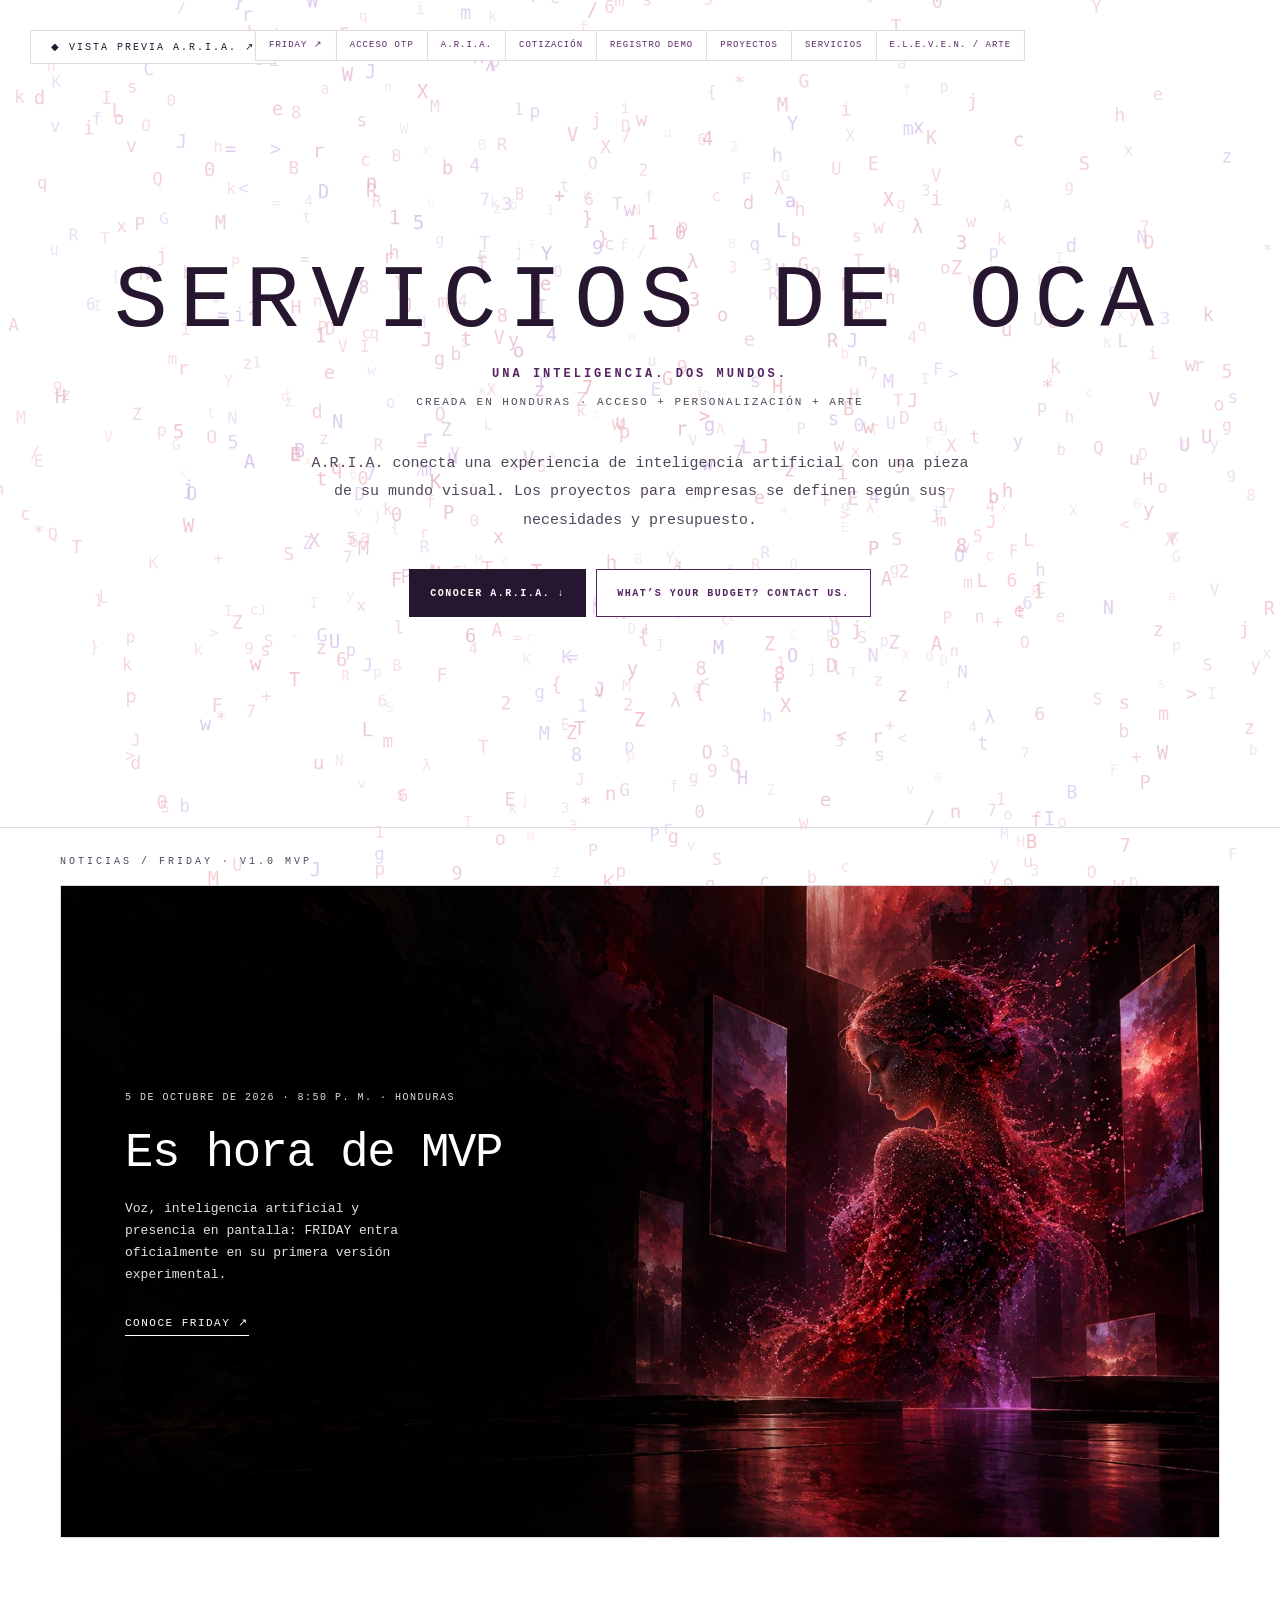
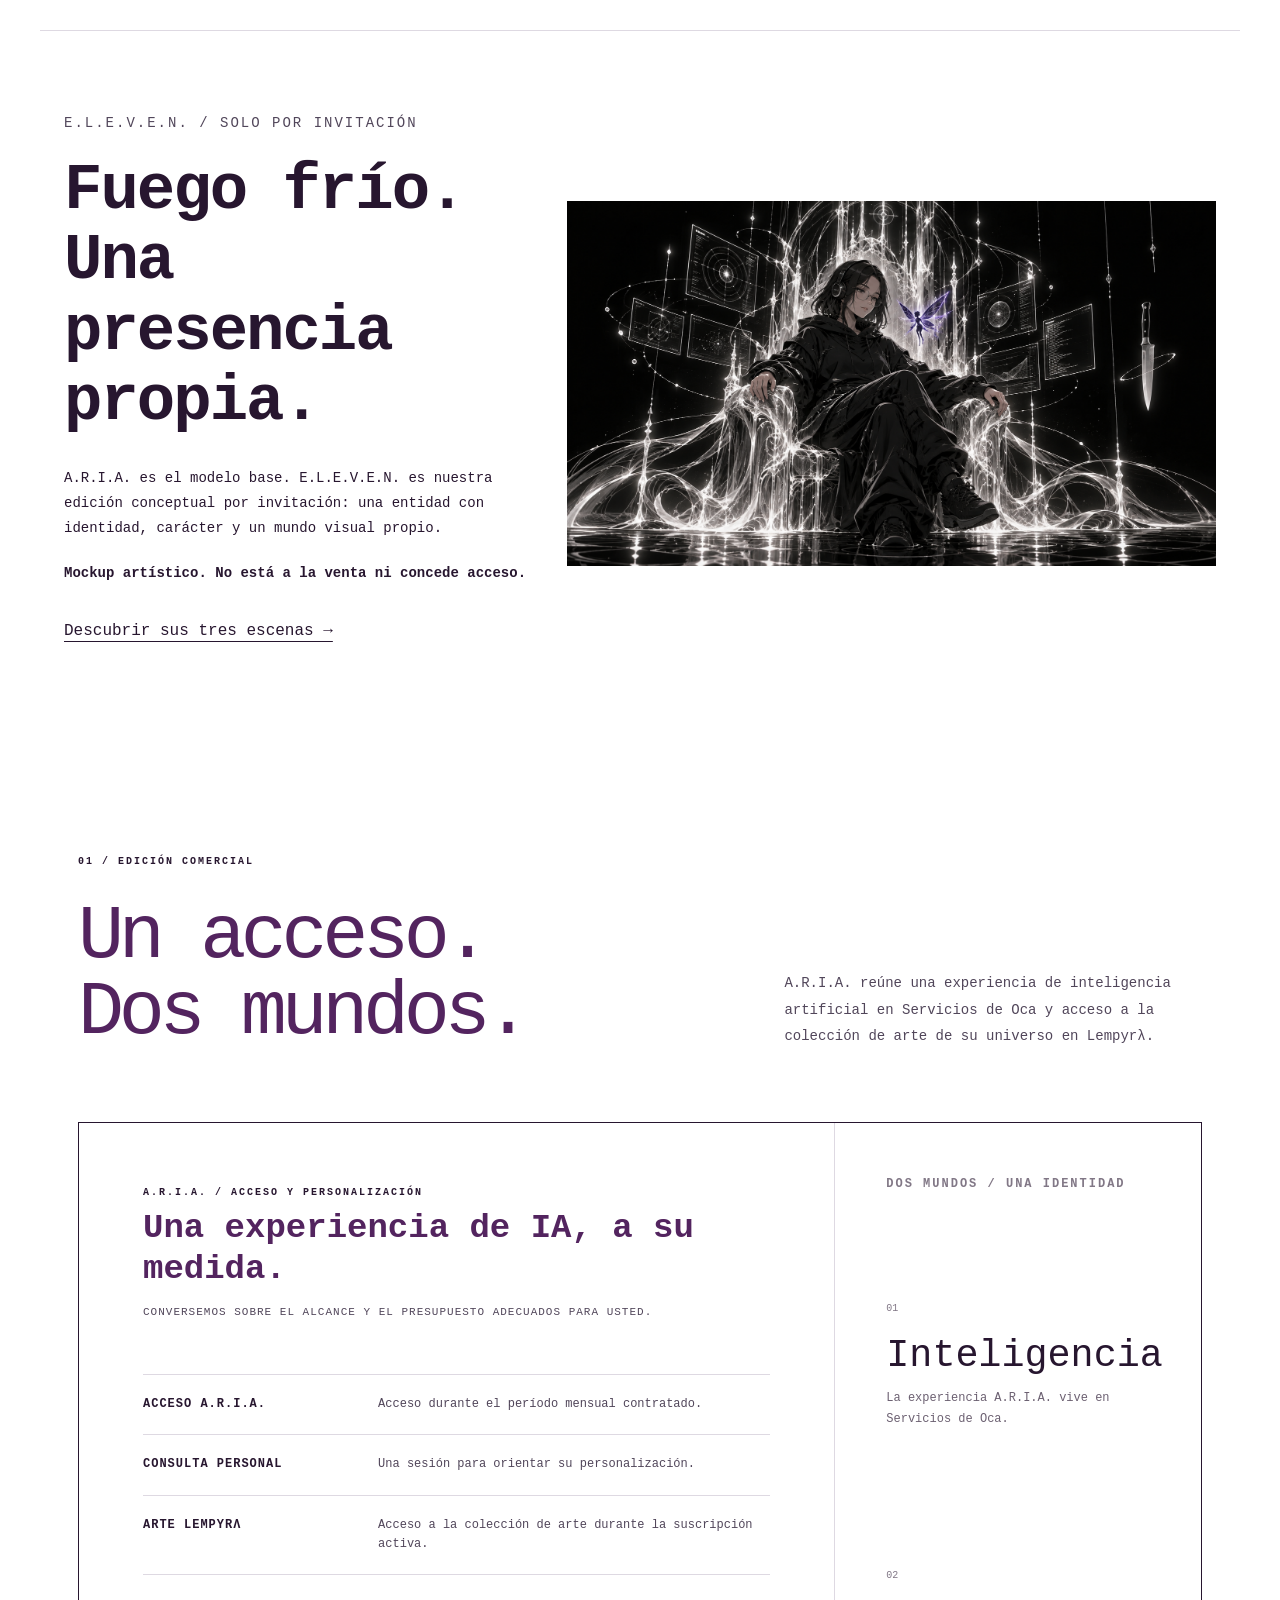
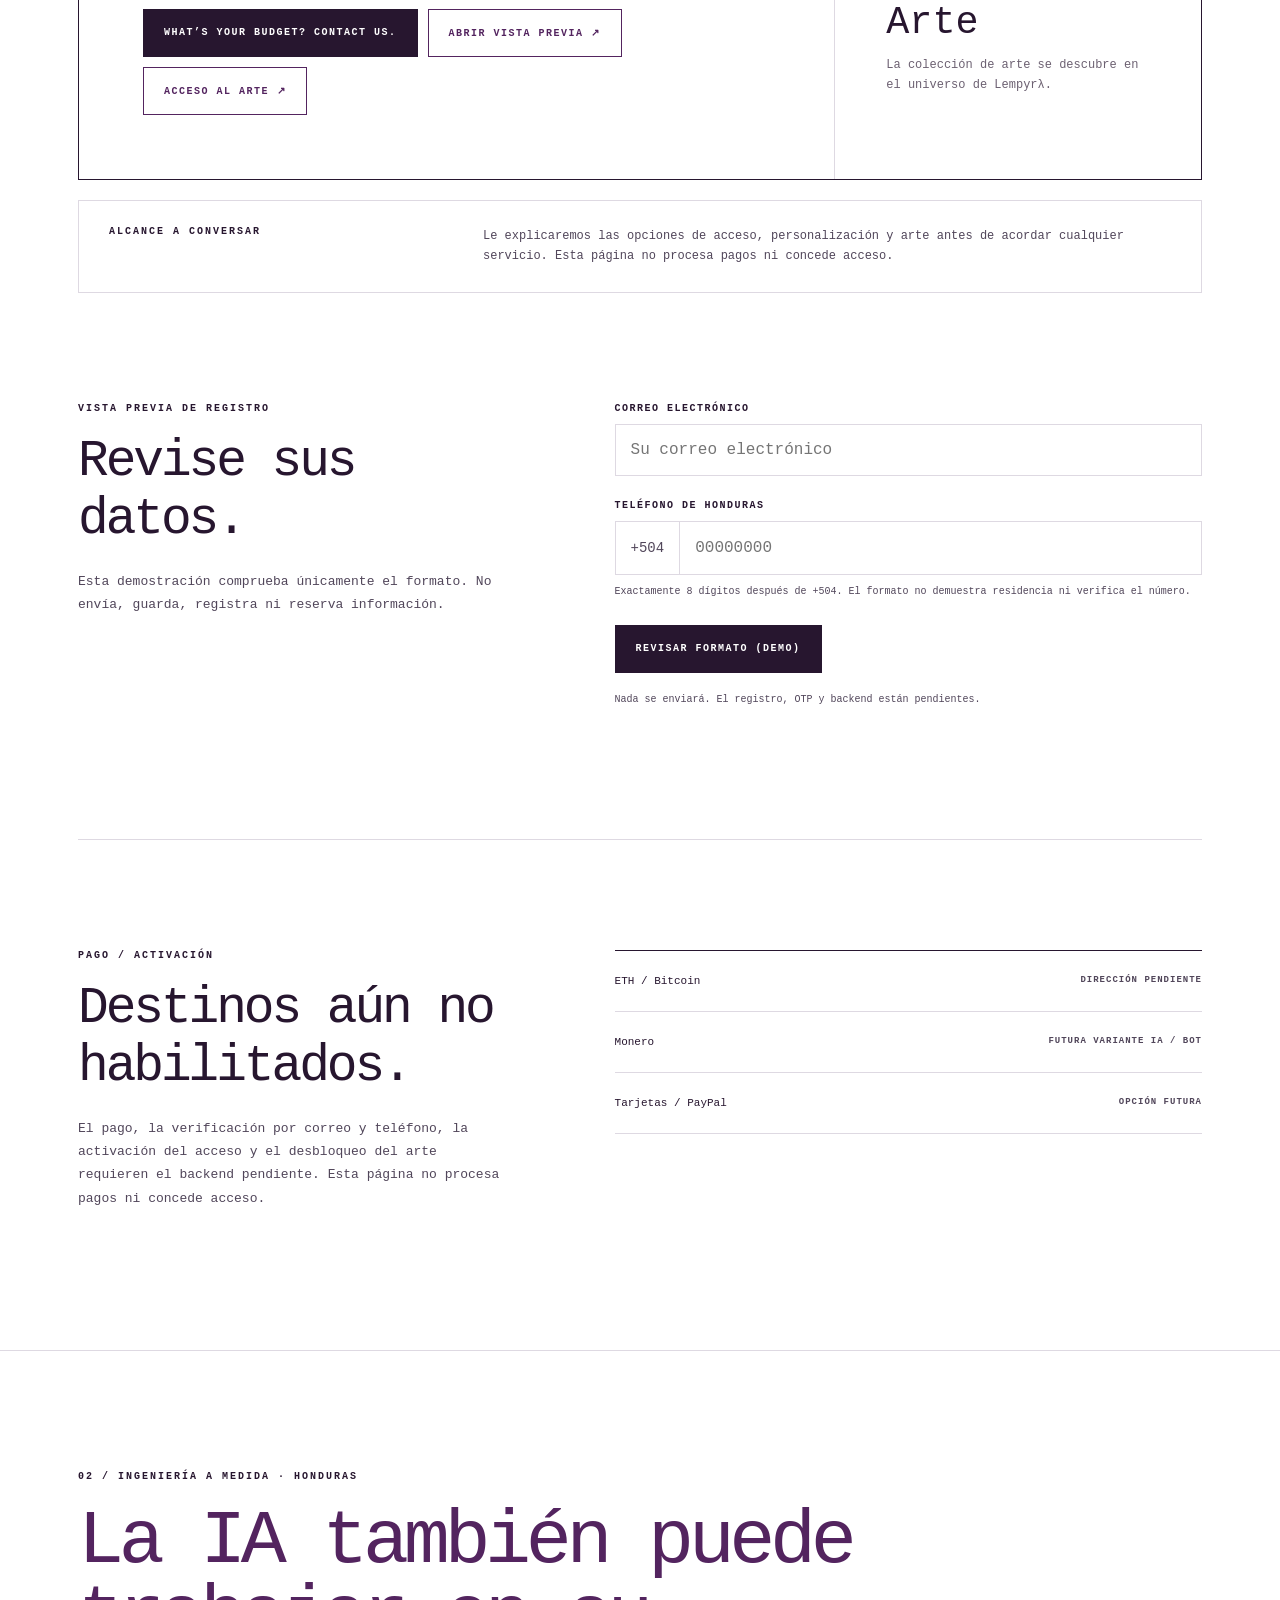
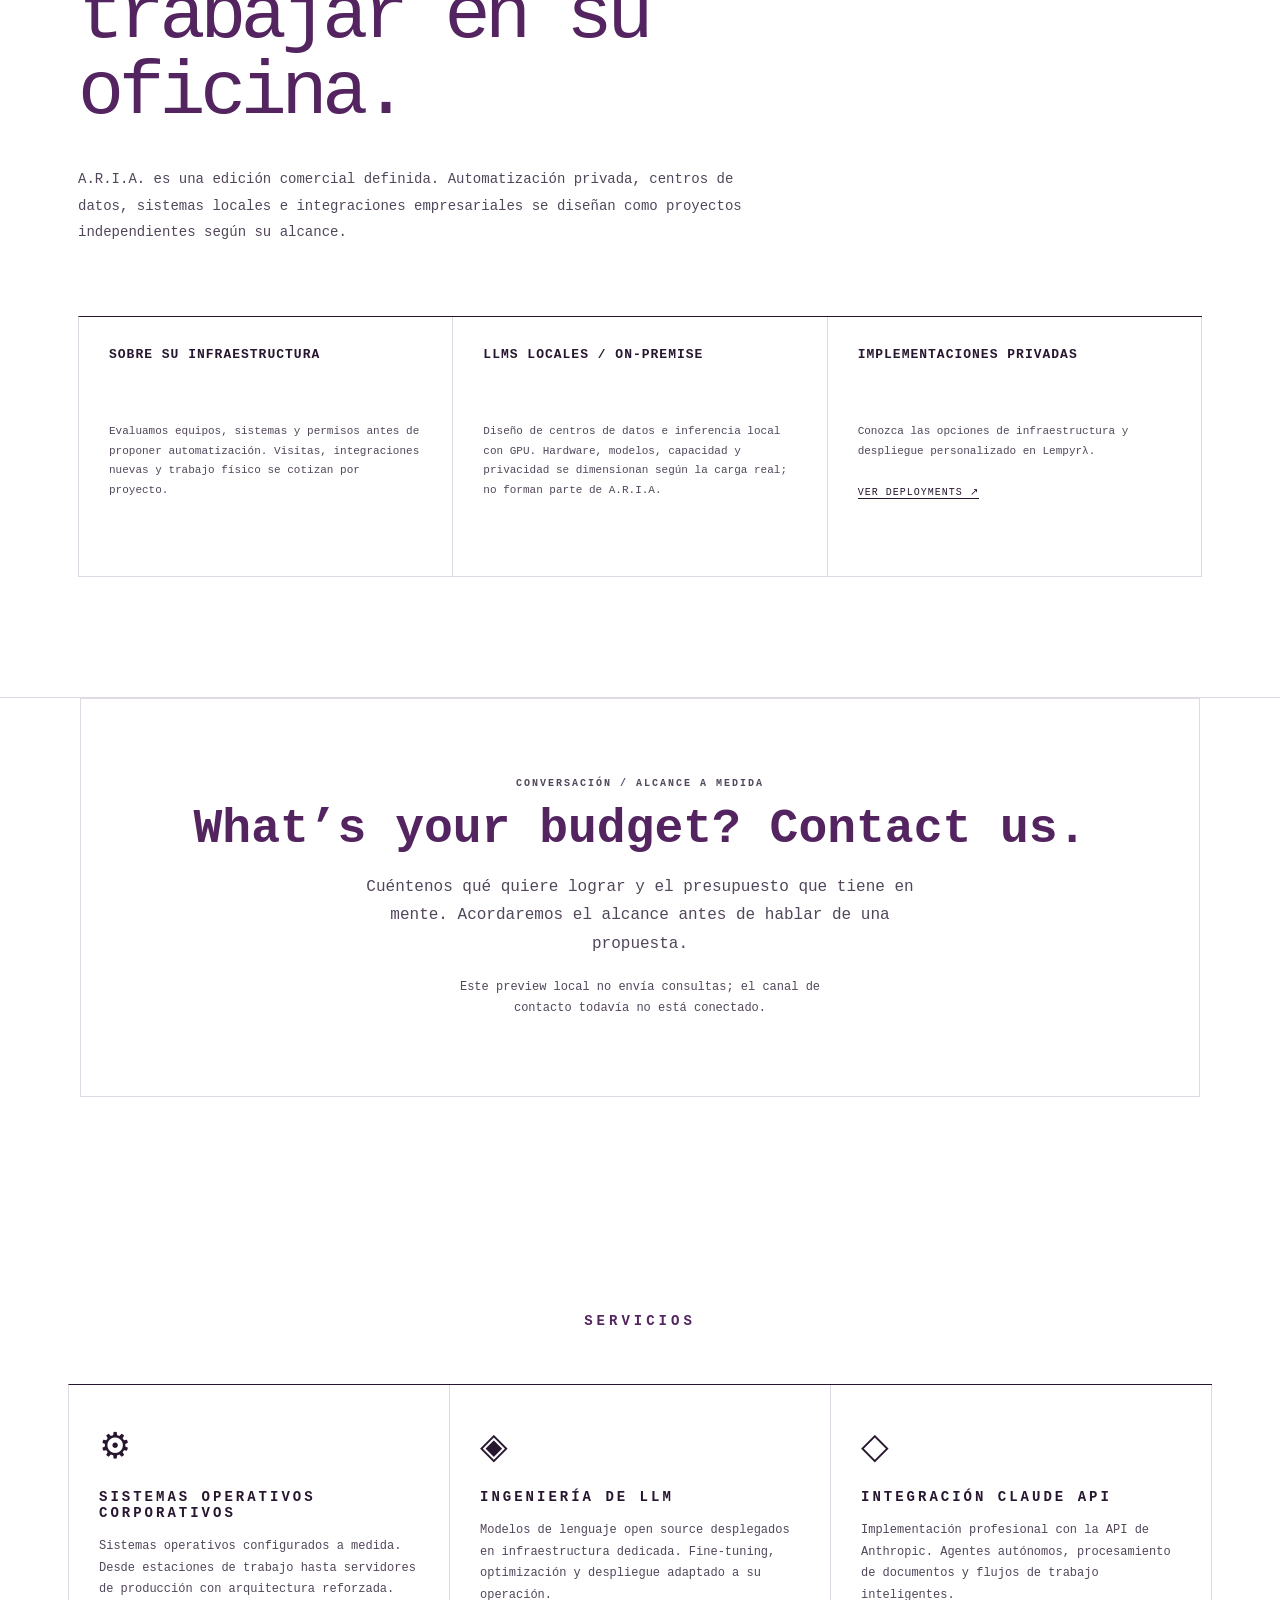
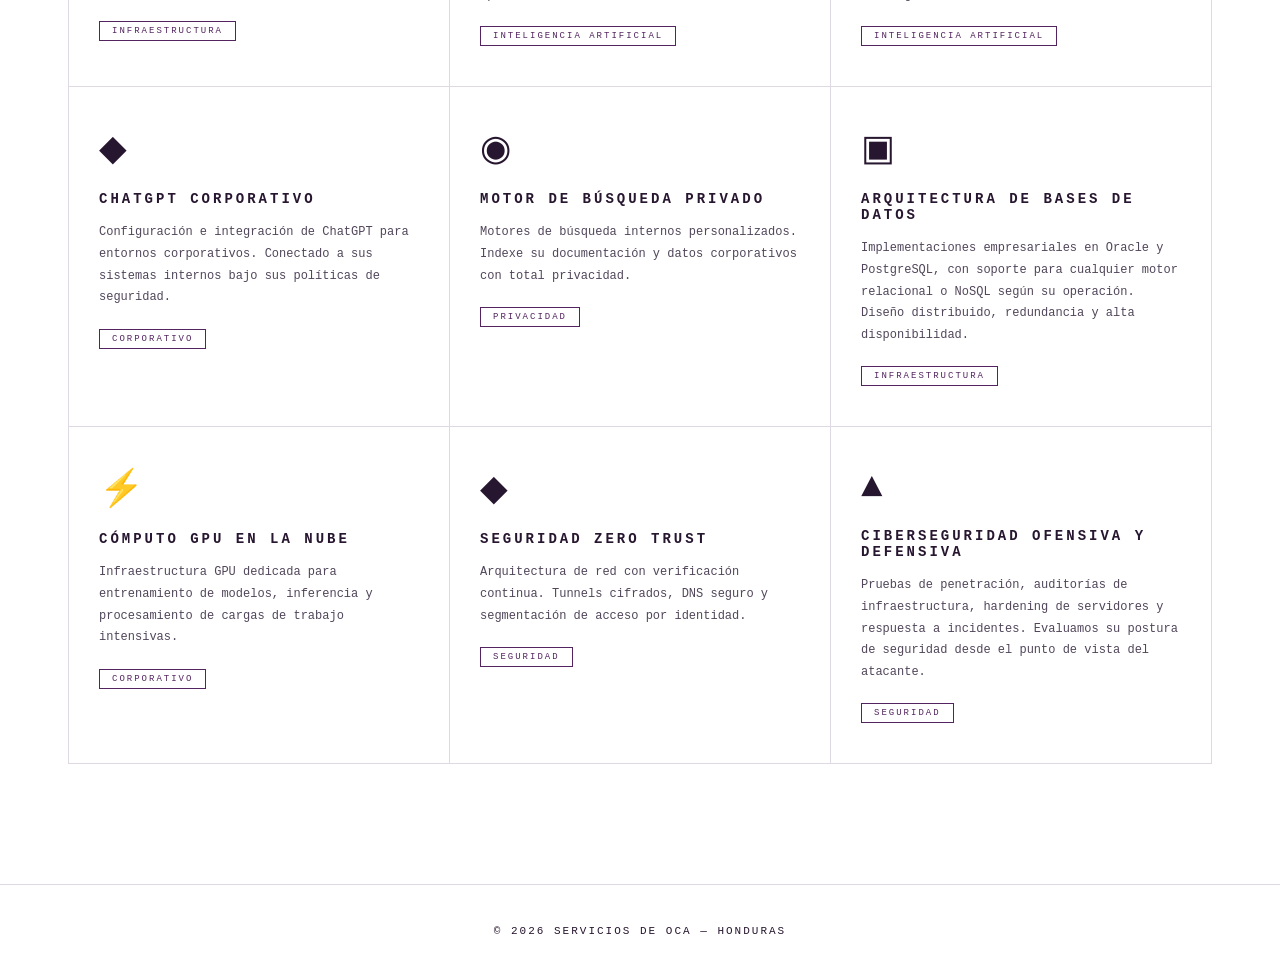
==== commit f18d79a5: "Rename Oca MVP to FRIDAY and link its own demonstration" ====
--- a/docs/index.html
+++ b/docs/index.html
@@ -453,7 +453,7 @@
 
     <main>
     <section class="mvp-news" id="noticias" aria-labelledby="mvp-news-title">
-        <p class="news-eyebrow">Noticias / Ouija V1.0 MVP</p>
+        <p class="news-eyebrow">Noticias / FRIDAY · V1.0 MVP</p>
         <article class="mvp-news-card">
             <div class="mvp-news-art" aria-hidden="true">
                 <img src="assets/sophie-ouija-mvp-v01.webp" alt="" width="1672" height="941" loading="lazy">
@@ -461,8 +461,8 @@
             <div class="mvp-news-copy">
                 <time datetime="2026-10-05T20:50:00-06:00">5 de octubre de 2026 · 8:50 p. m. · Honduras</time>
                 <h2 id="mvp-news-title">Es hora de MVP</h2>
-                <p>Voz, inteligencia artificial y presencia en pantalla: Ouija entra oficialmente en su primera versión experimental.</p>
-                <a href="https://13ghosts.io/">Read more <span aria-hidden="true">↗</span></a>
+                <p>Voz, inteligencia artificial y presencia en pantalla: FRIDAY entra oficialmente en su primera versión experimental.</p>
+                <a href="observatory/demo/">Conoce FRIDAY <span aria-hidden="true">↗</span></a>
             </div>
         </article>
     </section>
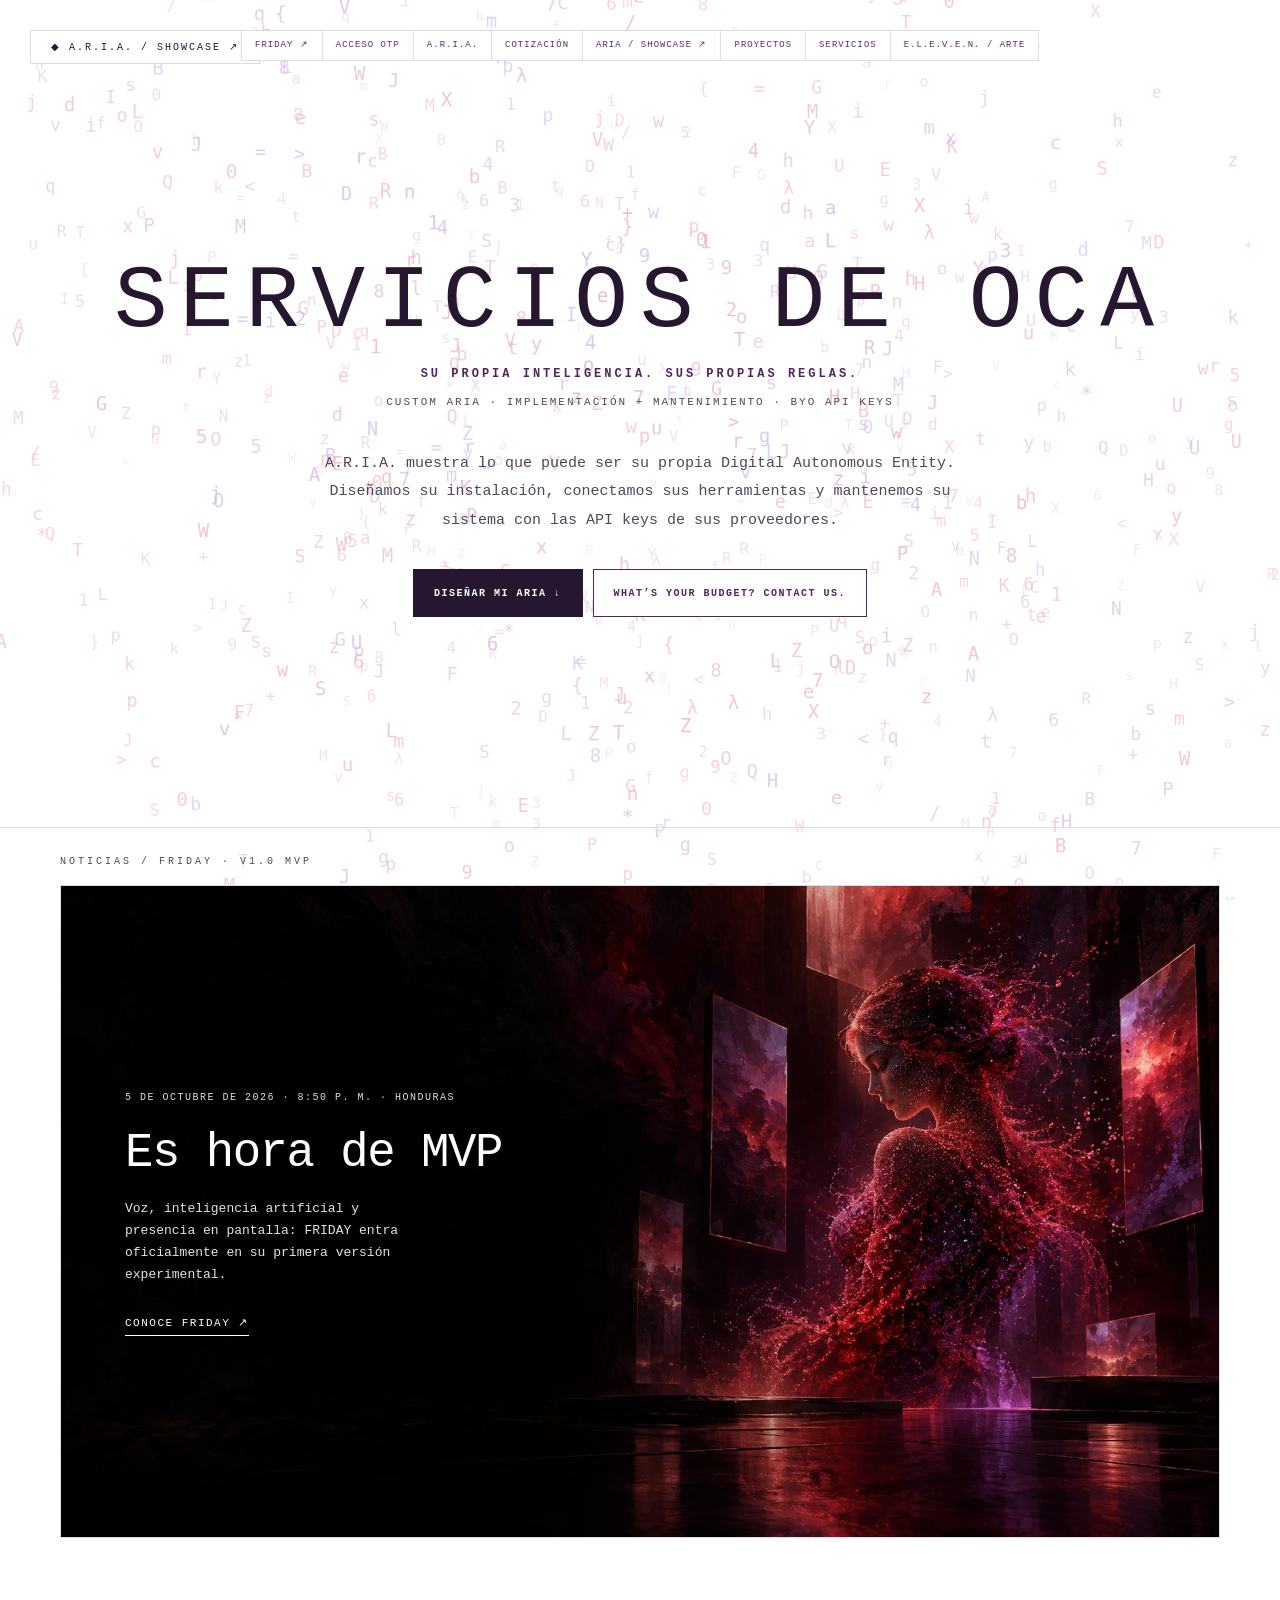
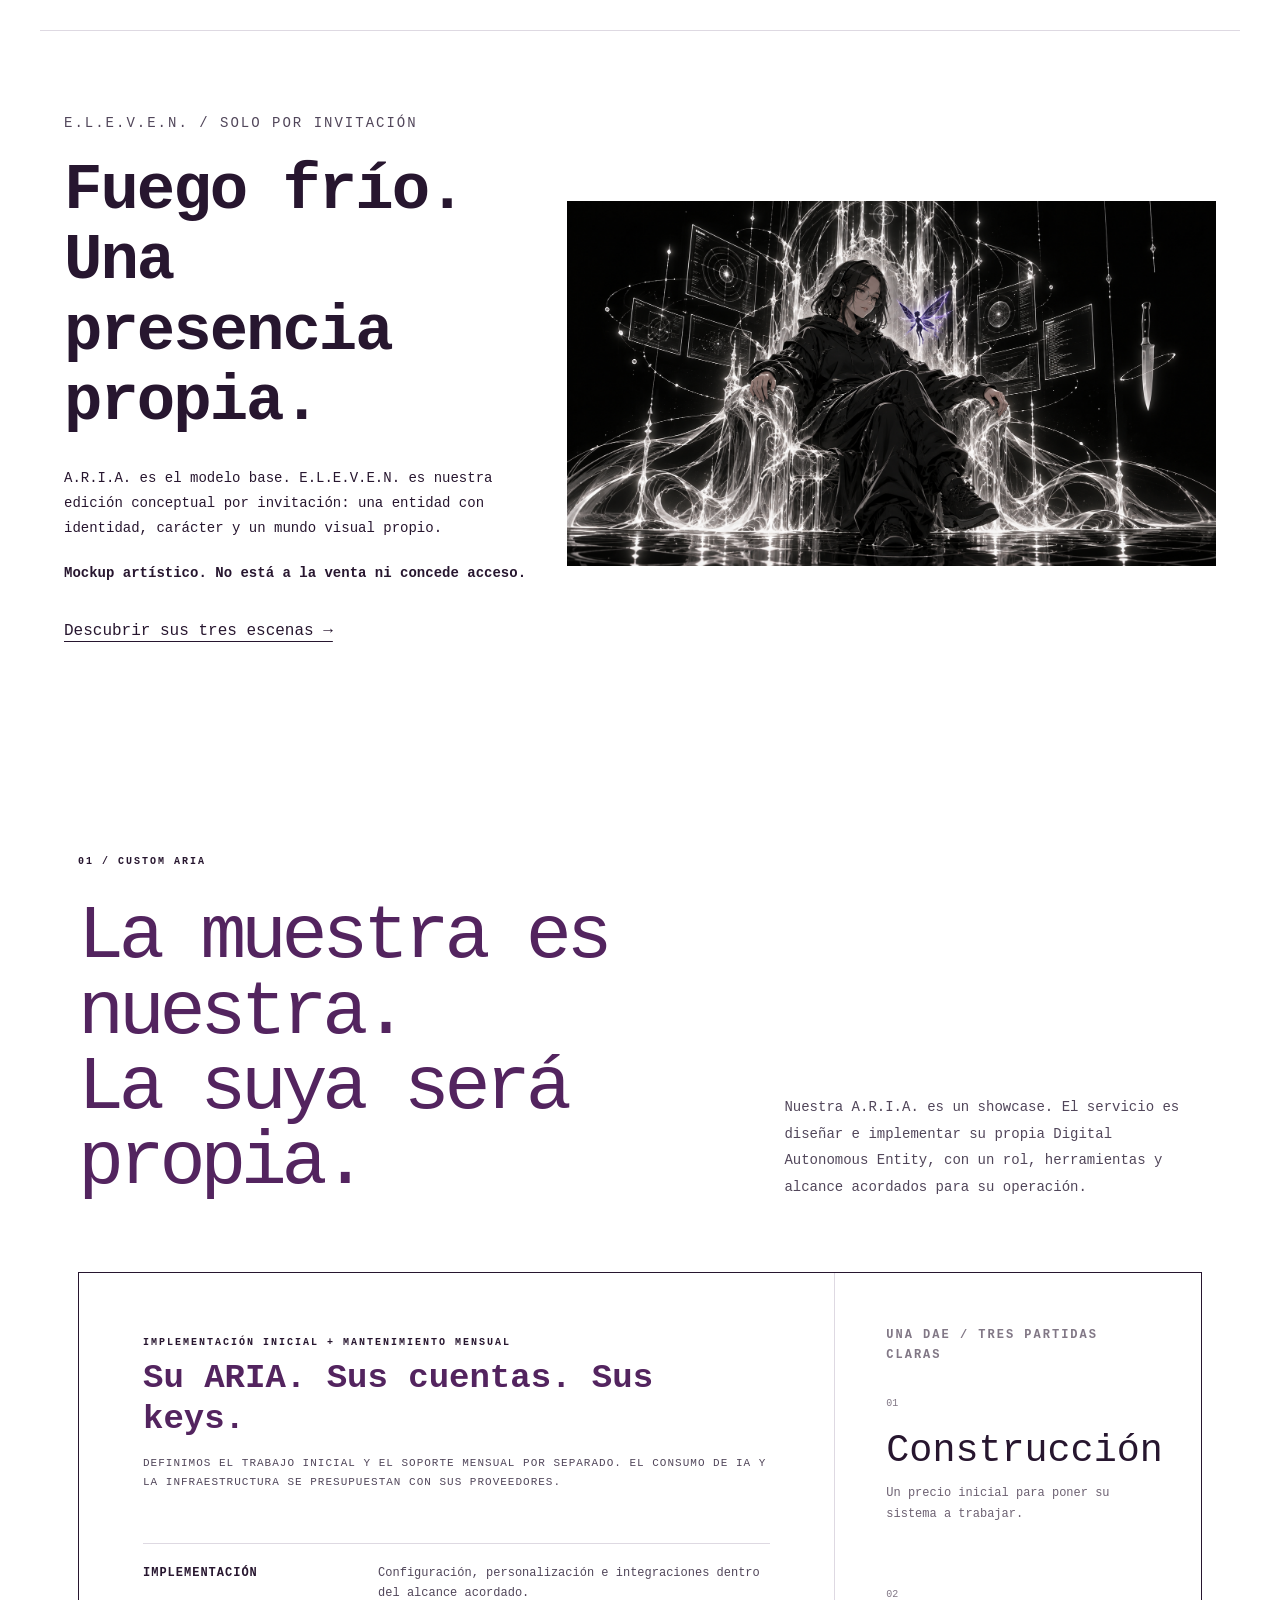
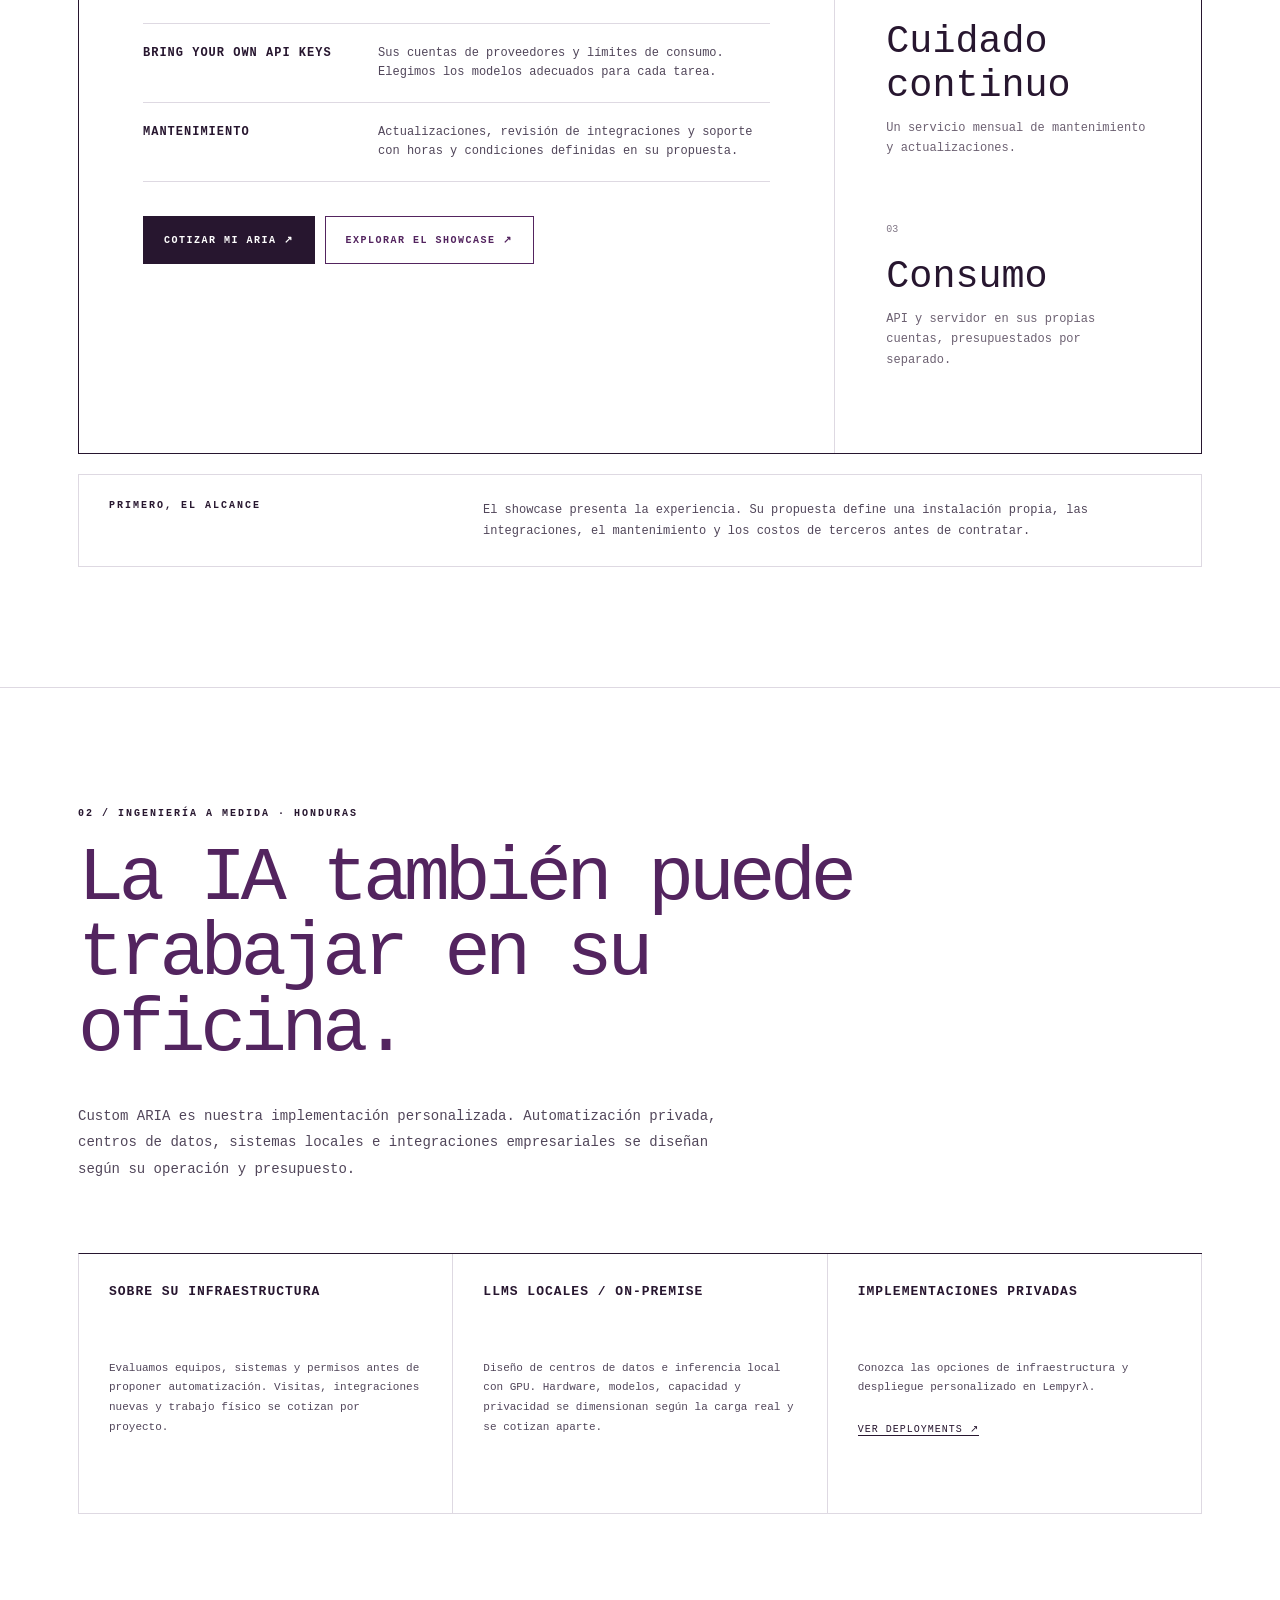
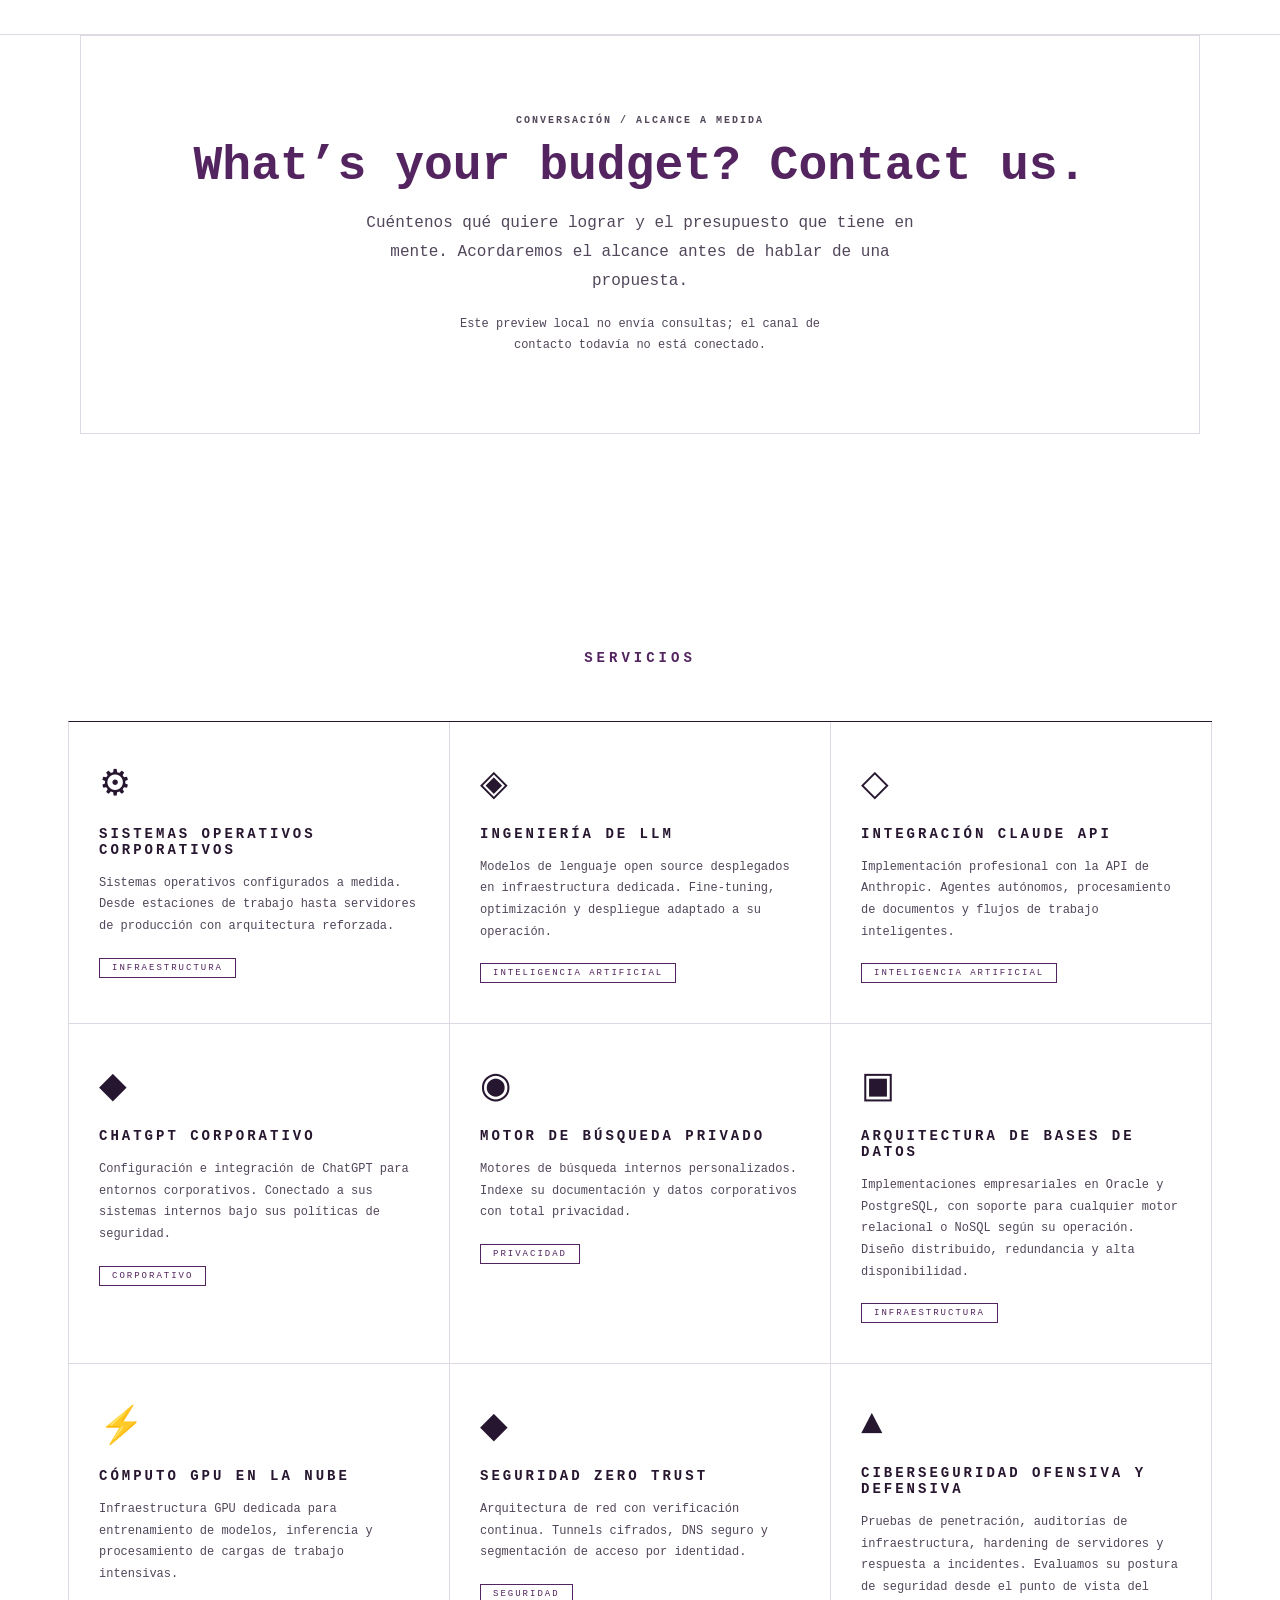
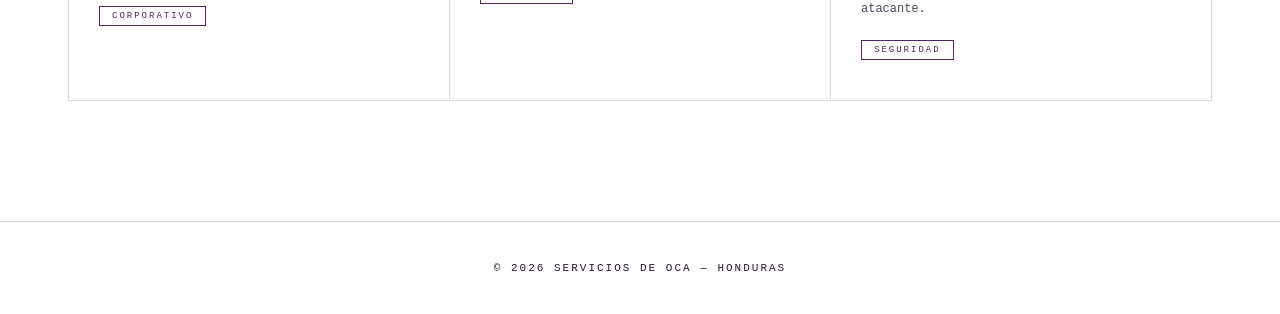
==== commit 943d87ef: "Adopt custom DAE showcase flow and retire legacy product previews" ====
--- a/docs/index.html
+++ b/docs/index.html
@@ -3,21 +3,21 @@
 <head>
     <meta charset="UTF-8">
     <meta name="viewport" content="width=device-width, initial-scale=1.0">
-    <title>A.R.I.A. — Servicios de Oca</title>
-    <meta name="description" content="A.R.I.A. por Servicios de Oca: inteligencia artificial, una consulta de personalización y acceso a la colección de arte en Lempyrλ. Consulte sobre su presupuesto.">
+    <title>Custom ARIA — Implementación y mantenimiento · Servicios de Oca</title>
+    <meta name="description" content="Su propia ARIA: implementación personalizada de una Digital Autonomous Entity y mantenimiento mensual con Bring Your Own API Keys. Explore nuestro showcase.">
 
     <link rel="icon" type="image/svg+xml" href="assets/favicon.svg">
     <link rel="icon" type="image/png" sizes="32x32" href="assets/favicon-32.png">
     <link rel="apple-touch-icon" sizes="180x180" href="assets/apple-touch-icon.png">
 
     <meta property="og:title" content="Servicios De Oca — Soluciones Tecnológicas">
-    <meta property="og:description" content="A.R.I.A.: inteligencia artificial, consulta de personalización y acceso a la colección de arte en Lempyrλ. Consulte sobre su presupuesto.">
+    <meta property="og:description" content="Custom ARIA: su propia Digital Autonomous Entity, implementación y mantenimiento. Sus cuentas. Sus API keys.">
     <meta property="og:image" content="https://serviciosdeoca.com/assets/og-image.jpg">
     <meta property="og:url" content="https://serviciosdeoca.com">
     <meta property="og:type" content="website">
     <meta name="twitter:card" content="summary_large_image">
     <meta name="twitter:title" content="Servicios De Oca — Soluciones Tecnológicas">
-    <meta name="twitter:description" content="A.R.I.A.: acceso mensual, personalización y acceso a la colección de arte en Lempyrλ.">
+    <meta name="twitter:description" content="Custom ARIA: implementación y mantenimiento de su propia DAE con Bring Your Own API Keys.">
     <meta name="twitter:image" content="https://serviciosdeoca.com/assets/og-image.jpg">
     <style>
         * {
@@ -426,7 +426,7 @@
 </head>
 <body class="dark">
     <div class="oca-solar" aria-hidden="true"><canvas class="oca-glyph-fireball"></canvas></div>
-    <a href="https://aria.serviciosdeoca.com/" class="access-indicator">&#9670; Vista previa A.R.I.A. ↗</a>
+    <a href="https://aria.serviciosdeoca.com/" class="access-indicator">&#9670; A.R.I.A. / Showcase ↗</a>
 
     <!-- THEME INDICATOR -->
     <button type="button" class="theme-indicator" data-sophie-theme aria-label="Tema: Auto según su hora local. Cambiar a Oscuro.">◐ <span class="theme-label">Auto</span></button>
@@ -435,7 +435,7 @@
         <ul>
             <li><a href="observatory/">FRIDAY ↗</a></li><li><a href="login/">Acceso OTP</a></li><li><a href="#planes">A.R.I.A.</a></li>
             <li><a href="#budget-contact">Cotización</a></li>
-            <li><a href="#registro">Registro demo</a></li>
+            <li><a href="https://aria.serviciosdeoca.com/">ARIA / Showcase ↗</a></li>
             <li><a href="#proyectos">Proyectos</a></li>
             <li><a href="#servicios">Servicios</a></li>
             <li><a href="eleven/">E.L.E.V.E.N. / Arte</a></li>
@@ -445,10 +445,10 @@
     <!-- HERO -->
     <section class="hero">
         <h1 class="logo glitch-text" data-text="SERVICIOS DE OCA">SERVICIOS DE OCA</h1>
-        <p class="tagline">Una inteligencia. Dos mundos.</p>
-        <p class="tagline-sub">Creada en Honduras · Acceso + personalización + arte</p>
-        <p class="oca-intro">A.R.I.A. conecta una experiencia de inteligencia artificial con una pieza de su mundo visual. Los proyectos para empresas se definen según sus necesidades y presupuesto.</p>
-        <div class="oca-actions"><a class="dae-button" href="#aria">Conocer A.R.I.A. ↓</a><a class="dae-button dae-secondary" href="#budget-contact">What’s your budget? Contact us.</a></div>
+        <p class="tagline">Su propia inteligencia. Sus propias reglas.</p>
+        <p class="tagline-sub">Custom ARIA · Implementación + mantenimiento · BYO API keys</p>
+        <p class="oca-intro">A.R.I.A. muestra lo que puede ser su propia Digital Autonomous Entity. Diseñamos su instalación, conectamos sus herramientas y mantenemos su sistema con las API keys de sus proveedores.</p>
+        <div class="oca-actions"><a class="dae-button" href="#aria">Diseñar mi ARIA ↓</a><a class="dae-button dae-secondary" href="#budget-contact">What’s your budget? Contact us.</a></div>
     </section>
 
     <main>
@@ -473,54 +473,17 @@
     </section>
     <section class="dae-plans aria-offer" id="aria" aria-labelledby="aria-heading">
         <span class="anchor-alias" id="planes" aria-hidden="true"></span>
-        <header class="dae-heading">
-            <p class="dae-kicker">01 / Edición comercial</p>
-            <h2 id="aria-heading">Un acceso.<br>Dos mundos.</h2>
-            <p>A.R.I.A. reúne una experiencia de inteligencia artificial en Servicios de Oca y acceso a la colección de arte de su universo en Lempyrλ.</p>
-        </header>
-        <div class="aria-product">
-            <article class="aria-price-card">
-                <p class="dae-kicker">A.R.I.A. / Acceso y personalización</p>
-                <h3 class="aria-budget-heading">Una experiencia de IA, a su medida.</h3>
-                <p class="dae-caption">Conversemos sobre el alcance y el presupuesto adecuados para usted.</p>
-                <ul class="aria-includes">
-                    <li><strong>Acceso A.R.I.A.</strong><span>Acceso durante el período mensual contratado.</span></li>
-                    <li><strong>Consulta personal</strong><span>Una sesión para orientar su personalización.</span></li>
-                    <li><strong>Arte Lempyrλ</strong><span>Acceso a la colección de arte durante la suscripción activa.</span></li>
-                </ul>
-                <div class="oca-actions aria-actions"><a class="dae-button" href="#budget-contact">What’s your budget? Contact us.</a><a class="dae-button dae-secondary" href="https://aria.serviciosdeoca.com/">Abrir vista previa ↗</a><a class="dae-button dae-secondary" href="https://lempyra.com/login/">Acceso al arte ↗</a></div>
-            </article>
-            <aside class="aria-manifesto" aria-label="Dos mundos incluidos">
-                <p class="dae-kicker">Dos mundos / Una identidad</p>
-                <div><span>01</span><h3>Inteligencia</h3><p>La experiencia A.R.I.A. vive en Servicios de Oca.</p></div>
-                <div><span>02</span><h3>Arte</h3><p>La colección de arte se descubre en el universo de Lempyrλ.</p></div>
-            </aside>
-        </div>
-        <div class="aria-availability" role="note">
-            <p class="dae-kicker">Alcance a conversar</p>
-            <p>Le explicaremos las opciones de acceso, personalización y arte antes de acordar cualquier servicio. Esta página no procesa pagos ni concede acceso.</p>
-        </div>
-        <section class="aria-preview" id="registro" aria-labelledby="register-heading">
-            <div class="aria-preview-copy"><p class="dae-kicker">Vista previa de registro</p><h3 id="register-heading">Revise sus datos.</h3><p>Esta demostración comprueba únicamente el formato. No envía, guarda, registra ni reserva información.</p></div>
-            <form data-registration-demo novalidate>
-                <label for="aria-email">Correo electrónico</label>
-                <input id="aria-email" name="email" type="email" autocomplete="email" inputmode="email" placeholder="Su correo electrónico" required>
-                <label for="aria-phone">Teléfono de Honduras</label>
-                <div class="phone-field"><span aria-hidden="true">+504</span><input id="aria-phone" name="phone" type="tel" autocomplete="tel-national" inputmode="numeric" maxlength="8" pattern="[0-9]{8}" placeholder="00000000" aria-describedby="phone-help" required></div>
-                <small id="phone-help">Exactamente 8 dígitos después de +504. El formato no demuestra residencia ni verifica el número.</small>
-                <button class="dae-button" type="submit" disabled>Revisar formato (demo)</button>
-                <p class="form-status" data-form-status role="status" aria-live="polite">Nada se enviará. El registro, OTP y backend están pendientes.</p>
-            </form>
-        </section>
-        <section class="aria-payment" aria-labelledby="payment-heading">
-            <div><p class="dae-kicker">Pago / Activación</p><h3 id="payment-heading">Destinos aún no habilitados.</h3><p>El pago, la verificación por correo y teléfono, la activación del acceso y el desbloqueo del arte requieren el backend pendiente. Esta página no procesa pagos ni concede acceso.</p></div>
-            <ul><li><span>ETH / Bitcoin</span><strong>DIRECCIÓN PENDIENTE</strong></li><li><span>Monero</span><strong>FUTURA VARIANTE IA / BOT</strong></li><li><span>Tarjetas / PayPal</span><strong>OPCIÓN FUTURA</strong></li></ul>
-        </section>
+        <header class="dae-heading"><p class="dae-kicker">01 / Custom ARIA</p><h2 id="aria-heading">La muestra es nuestra.<br>La suya será propia.</h2><p>Nuestra A.R.I.A. es un showcase. El servicio es diseñar e implementar su propia Digital Autonomous Entity, con un rol, herramientas y alcance acordados para su operación.</p></header>
+        <div class="aria-product"><article class="aria-price-card"><p class="dae-kicker">Implementación inicial + mantenimiento mensual</p><h3 class="aria-budget-heading">Su ARIA. Sus cuentas. Sus keys.</h3><p class="dae-caption">Definimos el trabajo inicial y el soporte mensual por separado. El consumo de IA y la infraestructura se presupuestan con sus proveedores.</p>
+        <ul class="aria-includes"><li><strong>Implementación</strong><span>Configuración, personalización e integraciones dentro del alcance acordado.</span></li><li><strong>Bring Your Own API Keys</strong><span>Sus cuentas de proveedores y límites de consumo. Elegimos los modelos adecuados para cada tarea.</span></li><li><strong>Mantenimiento</strong><span>Actualizaciones, revisión de integraciones y soporte con horas y condiciones definidas en su propuesta.</span></li></ul>
+        <div class="oca-actions aria-actions"><a class="dae-button" href="#budget-contact">Cotizar mi ARIA ↗</a><a class="dae-button dae-secondary" href="https://aria.serviciosdeoca.com/">Explorar el showcase ↗</a></div></article>
+        <aside class="aria-manifesto" aria-label="Cómo se contrata"><p class="dae-kicker">Una DAE / Tres partidas claras</p><div><span>01</span><h3>Construcción</h3><p>Un precio inicial para poner su sistema a trabajar.</p></div><div><span>02</span><h3>Cuidado continuo</h3><p>Un servicio mensual de mantenimiento y actualizaciones.</p></div><div><span>03</span><h3>Consumo</h3><p>API y servidor en sus propias cuentas, presupuestados por separado.</p></div></aside></div>
+        <div class="aria-availability" role="note"><p class="dae-kicker">Primero, el alcance</p><p>El showcase presenta la experiencia. Su propuesta define una instalación propia, las integraciones, el mantenimiento y los costos de terceros antes de contratar.</p></div>
     </section>
     <section class="oca-projects" id="proyectos">
         <p class="dae-kicker">02 / Ingeniería a medida · Honduras</p><h2>La IA también puede<br>trabajar en su oficina.</h2>
-        <p>A.R.I.A. es una edición comercial definida. Automatización privada, centros de datos, sistemas locales e integraciones empresariales se diseñan como proyectos independientes según su alcance.</p>
-        <div class="oca-project-grid"><article><h3>Sobre su infraestructura</h3><p>Evaluamos equipos, sistemas y permisos antes de proponer automatización. Visitas, integraciones nuevas y trabajo físico se cotizan por proyecto.</p></article><article><h3>LLMs locales / On-premise</h3><p>Diseño de centros de datos e inferencia local con GPU. Hardware, modelos, capacidad y privacidad se dimensionan según la carga real; no forman parte de A.R.I.A.</p></article><article><h3>Implementaciones privadas</h3><p>Conozca las opciones de infraestructura y despliegue personalizado en Lempyrλ.</p><a href="https://lempyra.com/#deployments">Ver deployments ↗</a></article></div>
+        <p>Custom ARIA es nuestra implementación personalizada. Automatización privada, centros de datos, sistemas locales e integraciones empresariales se diseñan según su operación y presupuesto.</p>
+        <div class="oca-project-grid"><article><h3>Sobre su infraestructura</h3><p>Evaluamos equipos, sistemas y permisos antes de proponer automatización. Visitas, integraciones nuevas y trabajo físico se cotizan por proyecto.</p></article><article><h3>LLMs locales / On-premise</h3><p>Diseño de centros de datos e inferencia local con GPU. Hardware, modelos, capacidad y privacidad se dimensionan según la carga real y se cotizan aparte.</p></article><article><h3>Implementaciones privadas</h3><p>Conozca las opciones de infraestructura y despliegue personalizado en Lempyrλ.</p><a href="https://lempyra.com/#deployments">Ver deployments ↗</a></article></div>
     </section>
 
     <section class="oca-budget-contact" id="budget-contact" aria-labelledby="budget-contact-title">
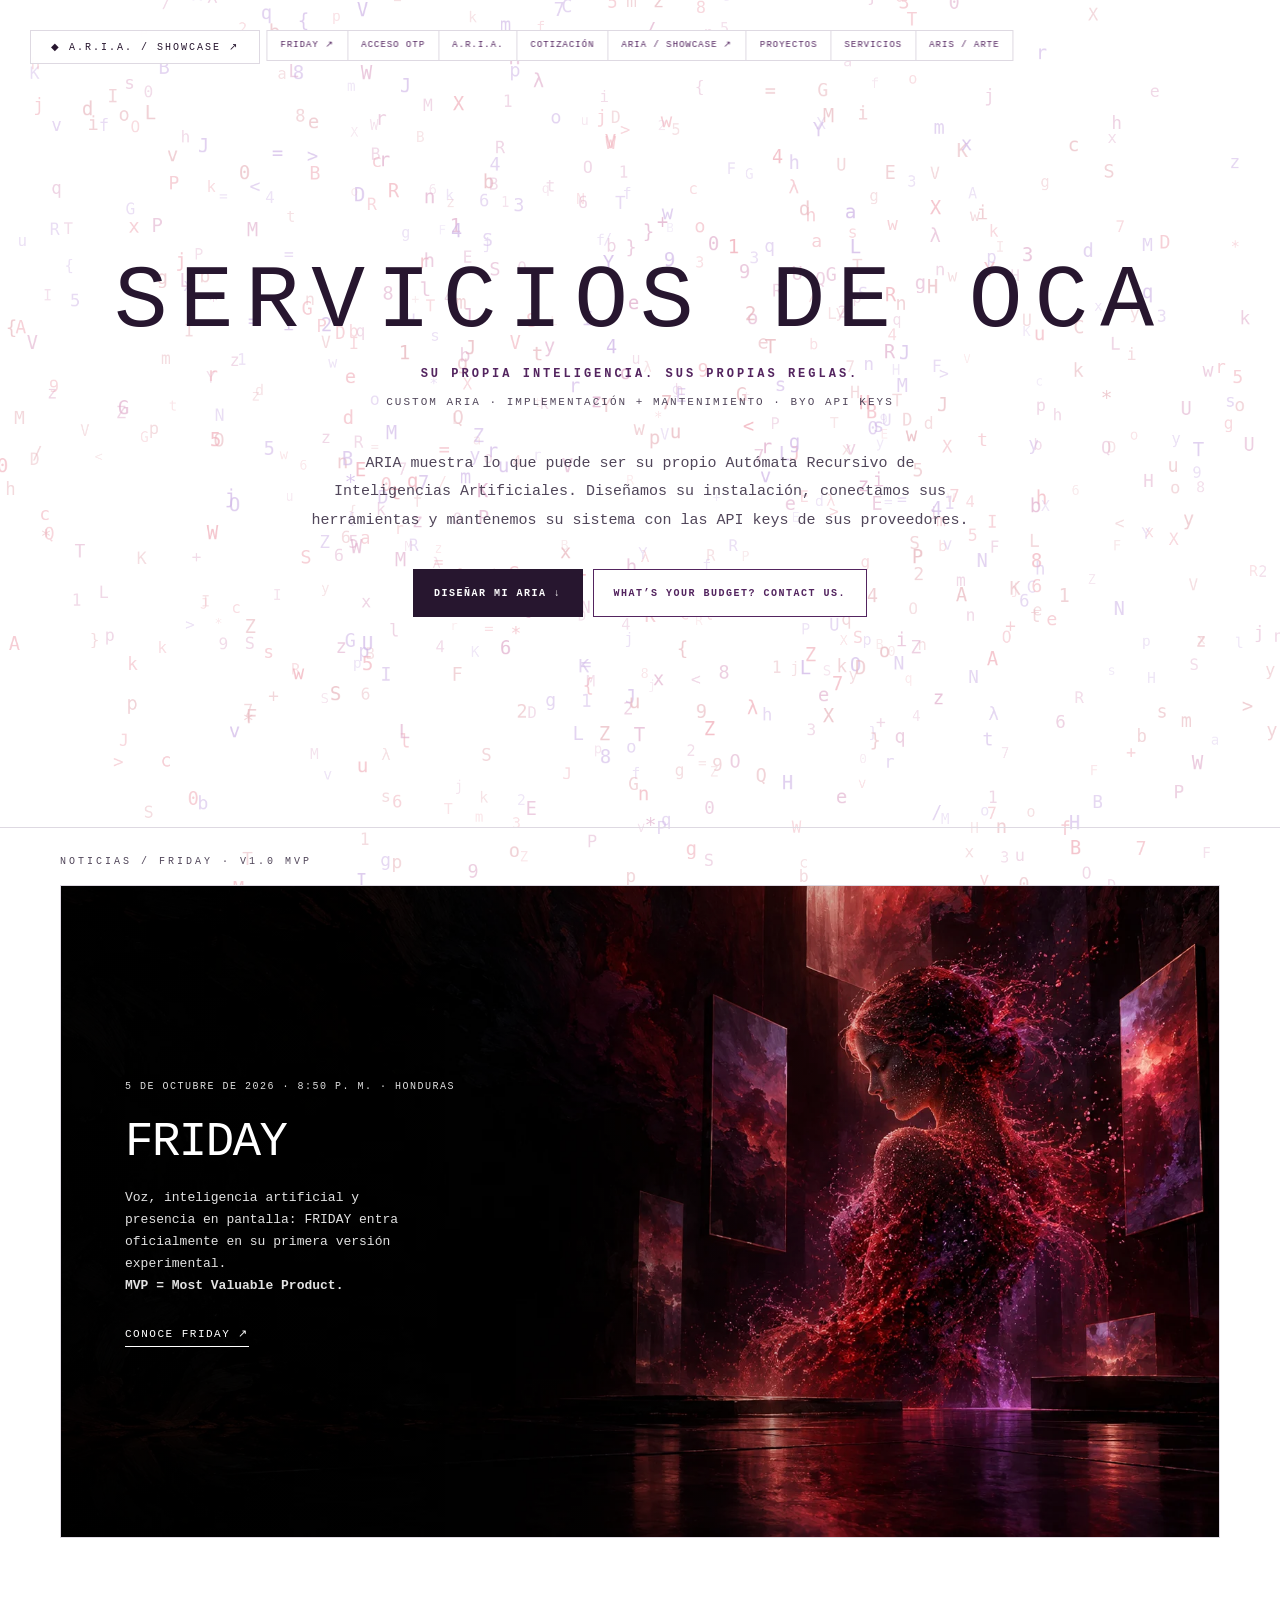
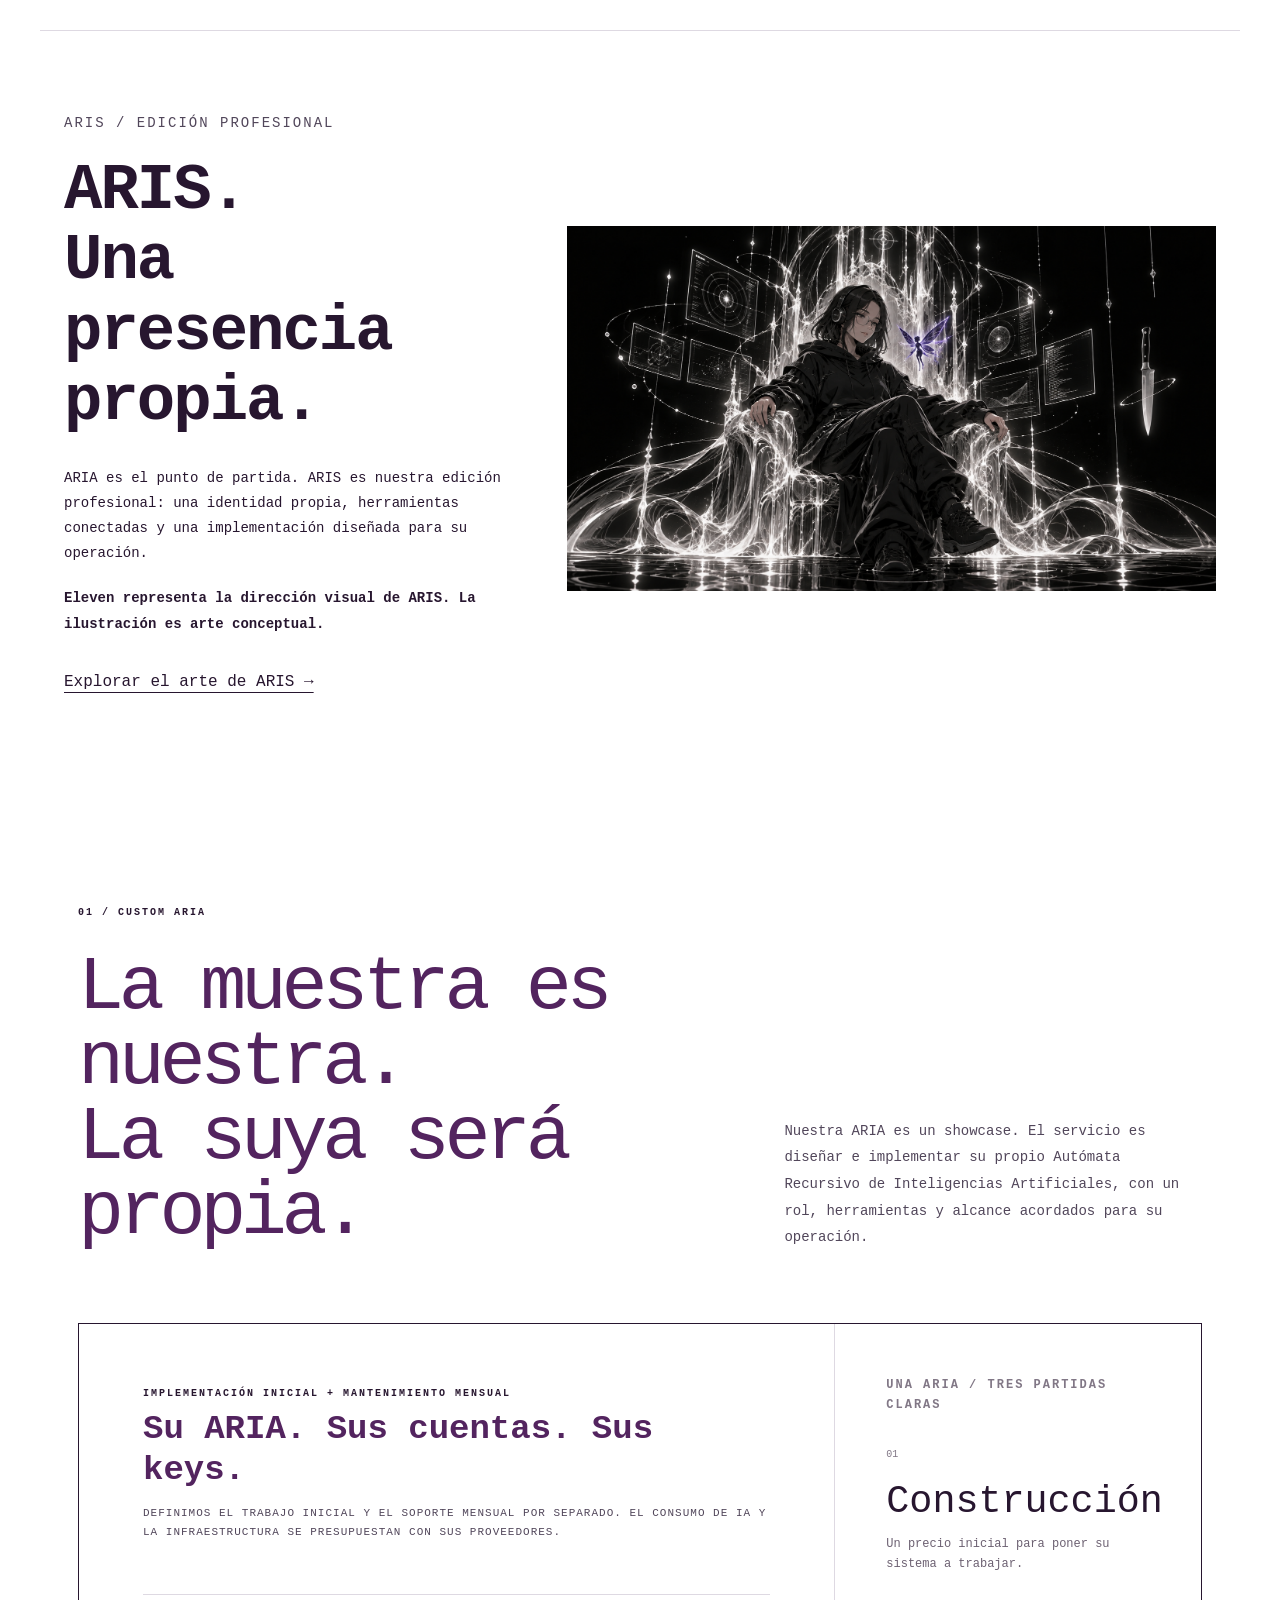
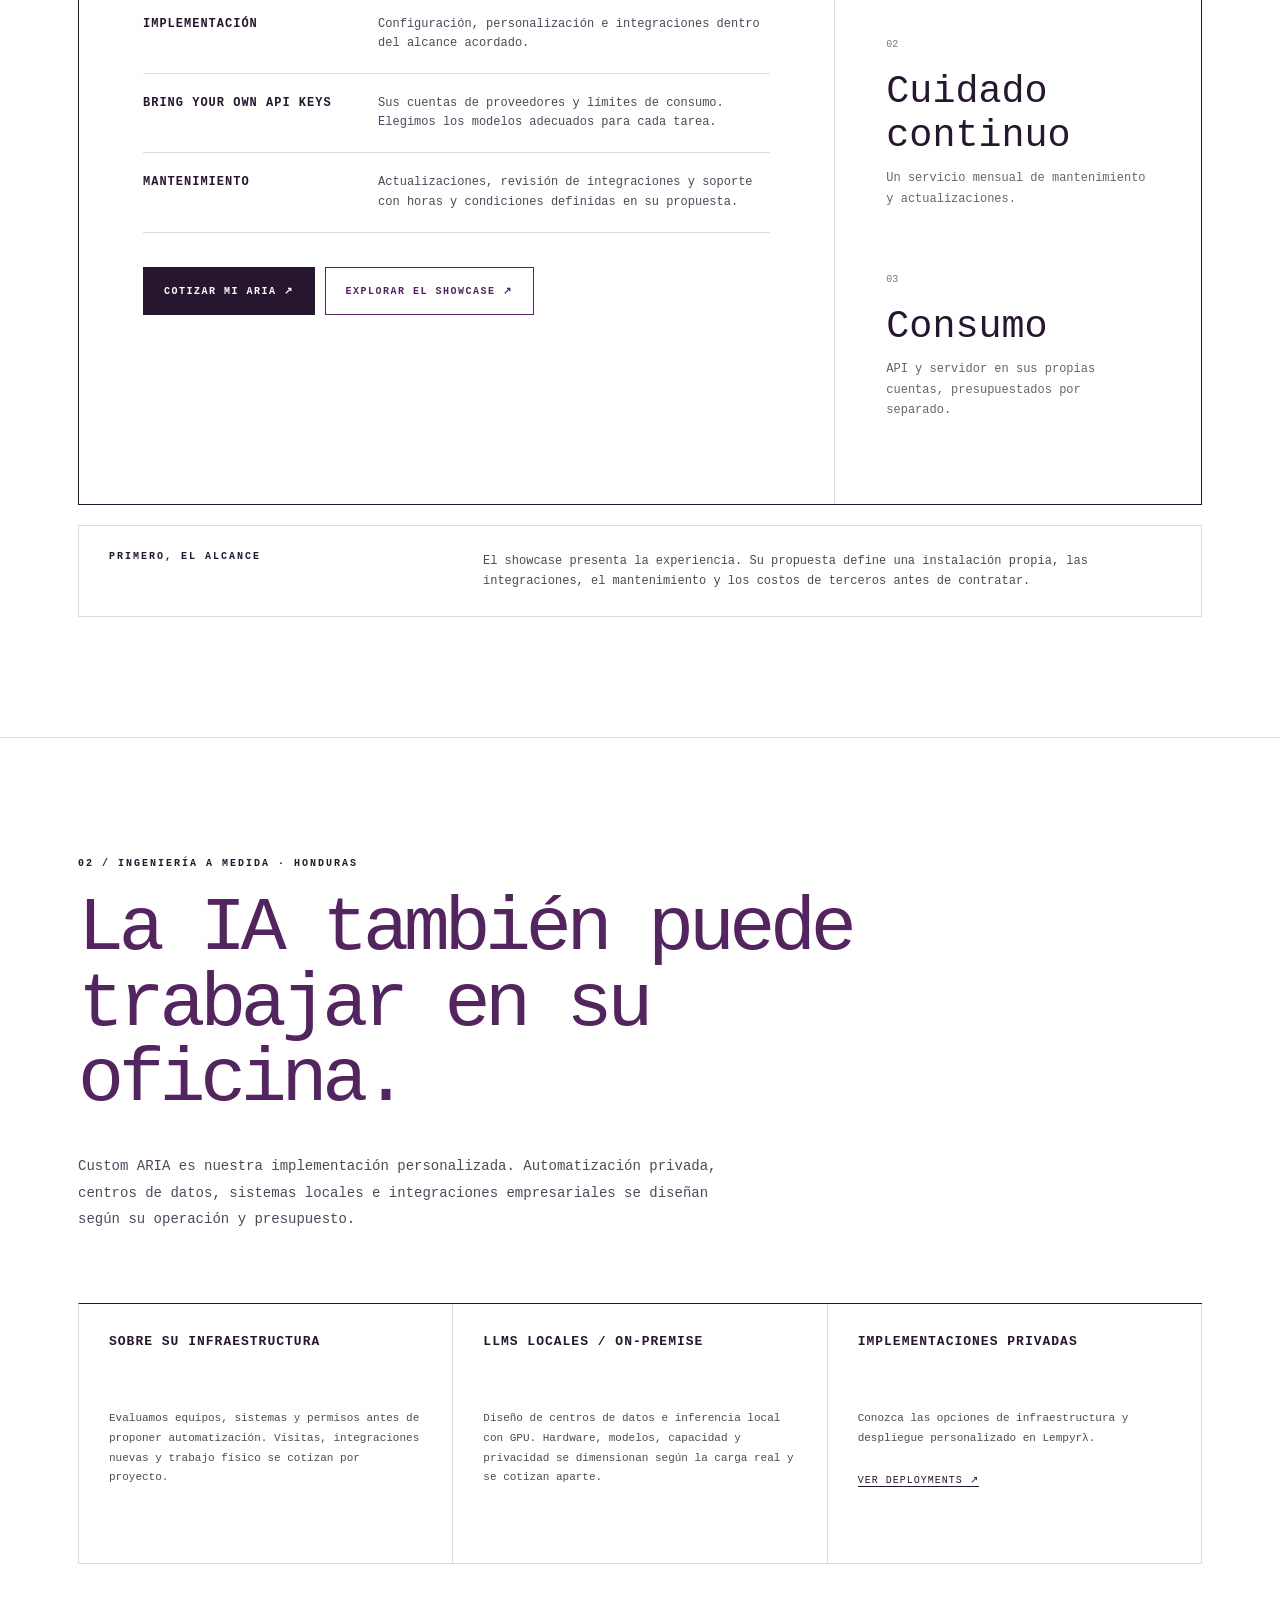
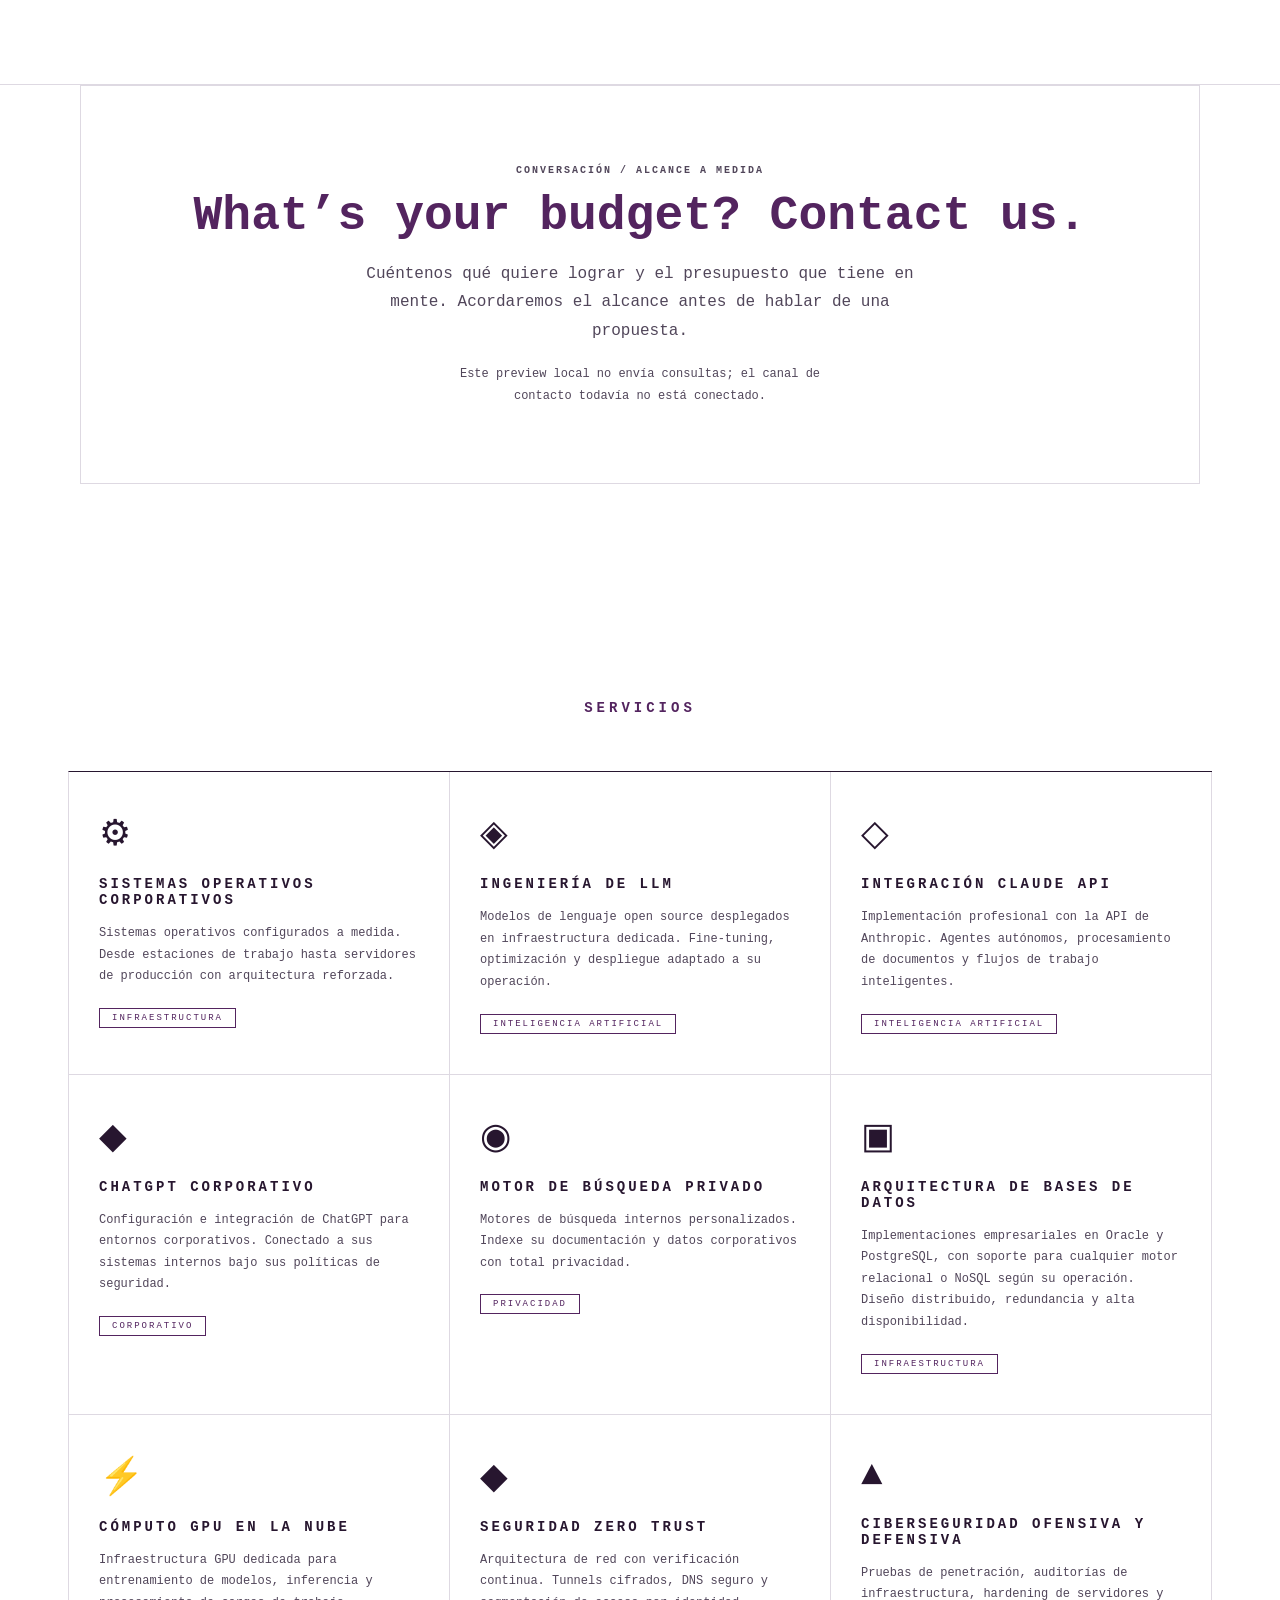
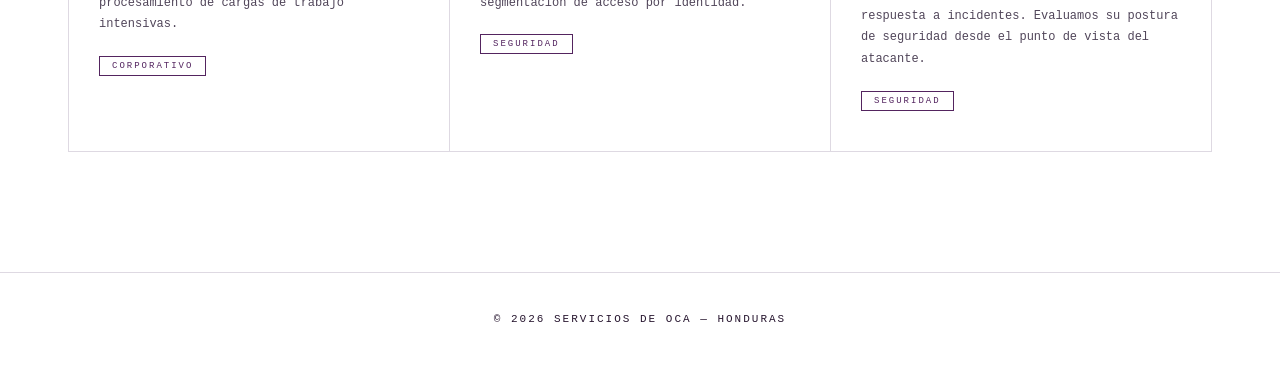
==== commit 57e9d6c9: "Present FRIDAY and ARIS artwork with Most Valuable Product wording" ====
--- a/docs/index.html
+++ b/docs/index.html
@@ -4,20 +4,20 @@
     <meta charset="UTF-8">
     <meta name="viewport" content="width=device-width, initial-scale=1.0">
     <title>Custom ARIA — Implementación y mantenimiento · Servicios de Oca</title>
-    <meta name="description" content="Su propia ARIA: implementación personalizada de una Digital Autonomous Entity y mantenimiento mensual con Bring Your Own API Keys. Explore nuestro showcase.">
+    <meta name="description" content="Su propia ARIA: implementación personalizada de un Autómata Recursivo de Inteligencias Artificiales y mantenimiento mensual con Bring Your Own API Keys. Explore nuestro showcase.">
 
     <link rel="icon" type="image/svg+xml" href="assets/favicon.svg">
     <link rel="icon" type="image/png" sizes="32x32" href="assets/favicon-32.png">
     <link rel="apple-touch-icon" sizes="180x180" href="assets/apple-touch-icon.png">
 
     <meta property="og:title" content="Servicios De Oca — Soluciones Tecnológicas">
-    <meta property="og:description" content="Custom ARIA: su propia Digital Autonomous Entity, implementación y mantenimiento. Sus cuentas. Sus API keys.">
+    <meta property="og:description" content="Custom ARIA: su propio Autómata Recursivo de Inteligencias Artificiales, implementación y mantenimiento. Sus cuentas. Sus API keys.">
     <meta property="og:image" content="https://serviciosdeoca.com/assets/og-image.jpg">
     <meta property="og:url" content="https://serviciosdeoca.com">
     <meta property="og:type" content="website">
     <meta name="twitter:card" content="summary_large_image">
     <meta name="twitter:title" content="Servicios De Oca — Soluciones Tecnológicas">
-    <meta name="twitter:description" content="Custom ARIA: implementación y mantenimiento de su propia DAE con Bring Your Own API Keys.">
+    <meta name="twitter:description" content="Custom ARIA: implementación y mantenimiento de su propia ARIA con Bring Your Own API Keys.">
     <meta name="twitter:image" content="https://serviciosdeoca.com/assets/og-image.jpg">
     <style>
         * {
@@ -438,7 +438,7 @@
             <li><a href="https://aria.serviciosdeoca.com/">ARIA / Showcase ↗</a></li>
             <li><a href="#proyectos">Proyectos</a></li>
             <li><a href="#servicios">Servicios</a></li>
-            <li><a href="eleven/">E.L.E.V.E.N. / Arte</a></li>
+            <li><a href="eleven/">ARIS / Arte</a></li>
         </ul>
     </nav>
 
@@ -447,7 +447,7 @@
         <h1 class="logo glitch-text" data-text="SERVICIOS DE OCA">SERVICIOS DE OCA</h1>
         <p class="tagline">Su propia inteligencia. Sus propias reglas.</p>
         <p class="tagline-sub">Custom ARIA · Implementación + mantenimiento · BYO API keys</p>
-        <p class="oca-intro">A.R.I.A. muestra lo que puede ser su propia Digital Autonomous Entity. Diseñamos su instalación, conectamos sus herramientas y mantenemos su sistema con las API keys de sus proveedores.</p>
+        <p class="oca-intro">ARIA muestra lo que puede ser su propio Autómata Recursivo de Inteligencias Artificiales. Diseñamos su instalación, conectamos sus herramientas y mantenemos su sistema con las API keys de sus proveedores.</p>
         <div class="oca-actions"><a class="dae-button" href="#aria">Diseñar mi ARIA ↓</a><a class="dae-button dae-secondary" href="#budget-contact">What’s your budget? Contact us.</a></div>
     </section>
 
@@ -460,24 +460,25 @@
             </div>
             <div class="mvp-news-copy">
                 <time datetime="2026-10-05T20:50:00-06:00">5 de octubre de 2026 · 8:50 p. m. · Honduras</time>
-                <h2 id="mvp-news-title">Es hora de MVP</h2>
+                <h2 id="mvp-news-title">FRIDAY</h2>
                 <p>Voz, inteligencia artificial y presencia en pantalla: FRIDAY entra oficialmente en su primera versión experimental.</p>
+                <p class="mvp-note"><strong>MVP = Most Valuable Product.</strong></p>
                 <a href="observatory/demo/">Conoce FRIDAY <span aria-hidden="true">↗</span></a>
             </div>
         </article>
     </section>
 
     <section class="eleven-intro" aria-labelledby="eleven-title">
-        <div class="eleven-copy"><p class="eleven-label">E.L.E.V.E.N. / Solo por invitación</p><h2 id="eleven-title">Fuego frío.<br>Una presencia propia.</h2><p>A.R.I.A. es el modelo base. E.L.E.V.E.N. es nuestra edición conceptual por invitación: una entidad con identidad, carácter y un mundo visual propio.</p><p><strong>Mockup artístico. No está a la venta ni concede acceso.</strong></p><a class="eleven-link" href="eleven/">Descubrir sus tres escenas →</a></div>
-        <a href="eleven/" aria-label="Ver la colección ilustrada de Eleven"><img src="eleven/art/sophie-eleven-01-trono-frio.png" alt="Eleven en su trono de fuego blanco frío, rodeada de terminales flotantes y su hada violeta" width="1672" height="941" loading="lazy"></a>
+        <div class="eleven-copy"><p class="eleven-label">ARIS / Edición profesional</p><h2 id="eleven-title">ARIS.<br>Una presencia propia.</h2><p>ARIA es el punto de partida. ARIS es nuestra edición profesional: una identidad propia, herramientas conectadas y una implementación diseñada para su operación.</p><p><strong>Eleven representa la dirección visual de ARIS. La ilustración es arte conceptual.</strong></p><a class="eleven-link" href="eleven/">Explorar el arte de ARIS →</a></div>
+        <a href="eleven/" aria-label="Ver el arte de ARIS, representado por Eleven"><img src="eleven/art/sophie-eleven-01-trono-frio.png" alt="Eleven en su trono de fuego blanco frío, rodeada de terminales flotantes y su hada violeta" width="1672" height="941" loading="lazy"></a>
     </section>
     <section class="dae-plans aria-offer" id="aria" aria-labelledby="aria-heading">
         <span class="anchor-alias" id="planes" aria-hidden="true"></span>
-        <header class="dae-heading"><p class="dae-kicker">01 / Custom ARIA</p><h2 id="aria-heading">La muestra es nuestra.<br>La suya será propia.</h2><p>Nuestra A.R.I.A. es un showcase. El servicio es diseñar e implementar su propia Digital Autonomous Entity, con un rol, herramientas y alcance acordados para su operación.</p></header>
+        <header class="dae-heading"><p class="dae-kicker">01 / Custom ARIA</p><h2 id="aria-heading">La muestra es nuestra.<br>La suya será propia.</h2><p>Nuestra ARIA es un showcase. El servicio es diseñar e implementar su propio Autómata Recursivo de Inteligencias Artificiales, con un rol, herramientas y alcance acordados para su operación.</p></header>
         <div class="aria-product"><article class="aria-price-card"><p class="dae-kicker">Implementación inicial + mantenimiento mensual</p><h3 class="aria-budget-heading">Su ARIA. Sus cuentas. Sus keys.</h3><p class="dae-caption">Definimos el trabajo inicial y el soporte mensual por separado. El consumo de IA y la infraestructura se presupuestan con sus proveedores.</p>
         <ul class="aria-includes"><li><strong>Implementación</strong><span>Configuración, personalización e integraciones dentro del alcance acordado.</span></li><li><strong>Bring Your Own API Keys</strong><span>Sus cuentas de proveedores y límites de consumo. Elegimos los modelos adecuados para cada tarea.</span></li><li><strong>Mantenimiento</strong><span>Actualizaciones, revisión de integraciones y soporte con horas y condiciones definidas en su propuesta.</span></li></ul>
         <div class="oca-actions aria-actions"><a class="dae-button" href="#budget-contact">Cotizar mi ARIA ↗</a><a class="dae-button dae-secondary" href="https://aria.serviciosdeoca.com/">Explorar el showcase ↗</a></div></article>
-        <aside class="aria-manifesto" aria-label="Cómo se contrata"><p class="dae-kicker">Una DAE / Tres partidas claras</p><div><span>01</span><h3>Construcción</h3><p>Un precio inicial para poner su sistema a trabajar.</p></div><div><span>02</span><h3>Cuidado continuo</h3><p>Un servicio mensual de mantenimiento y actualizaciones.</p></div><div><span>03</span><h3>Consumo</h3><p>API y servidor en sus propias cuentas, presupuestados por separado.</p></div></aside></div>
+        <aside class="aria-manifesto" aria-label="Cómo se contrata"><p class="dae-kicker">Una ARIA / Tres partidas claras</p><div><span>01</span><h3>Construcción</h3><p>Un precio inicial para poner su sistema a trabajar.</p></div><div><span>02</span><h3>Cuidado continuo</h3><p>Un servicio mensual de mantenimiento y actualizaciones.</p></div><div><span>03</span><h3>Consumo</h3><p>API y servidor en sus propias cuentas, presupuestados por separado.</p></div></aside></div>
         <div class="aria-availability" role="note"><p class="dae-kicker">Primero, el alcance</p><p>El showcase presenta la experiencia. Su propuesta define una instalación propia, las integraciones, el mantenimiento y los costos de terceros antes de contratar.</p></div>
     </section>
     <section class="oca-projects" id="proyectos">
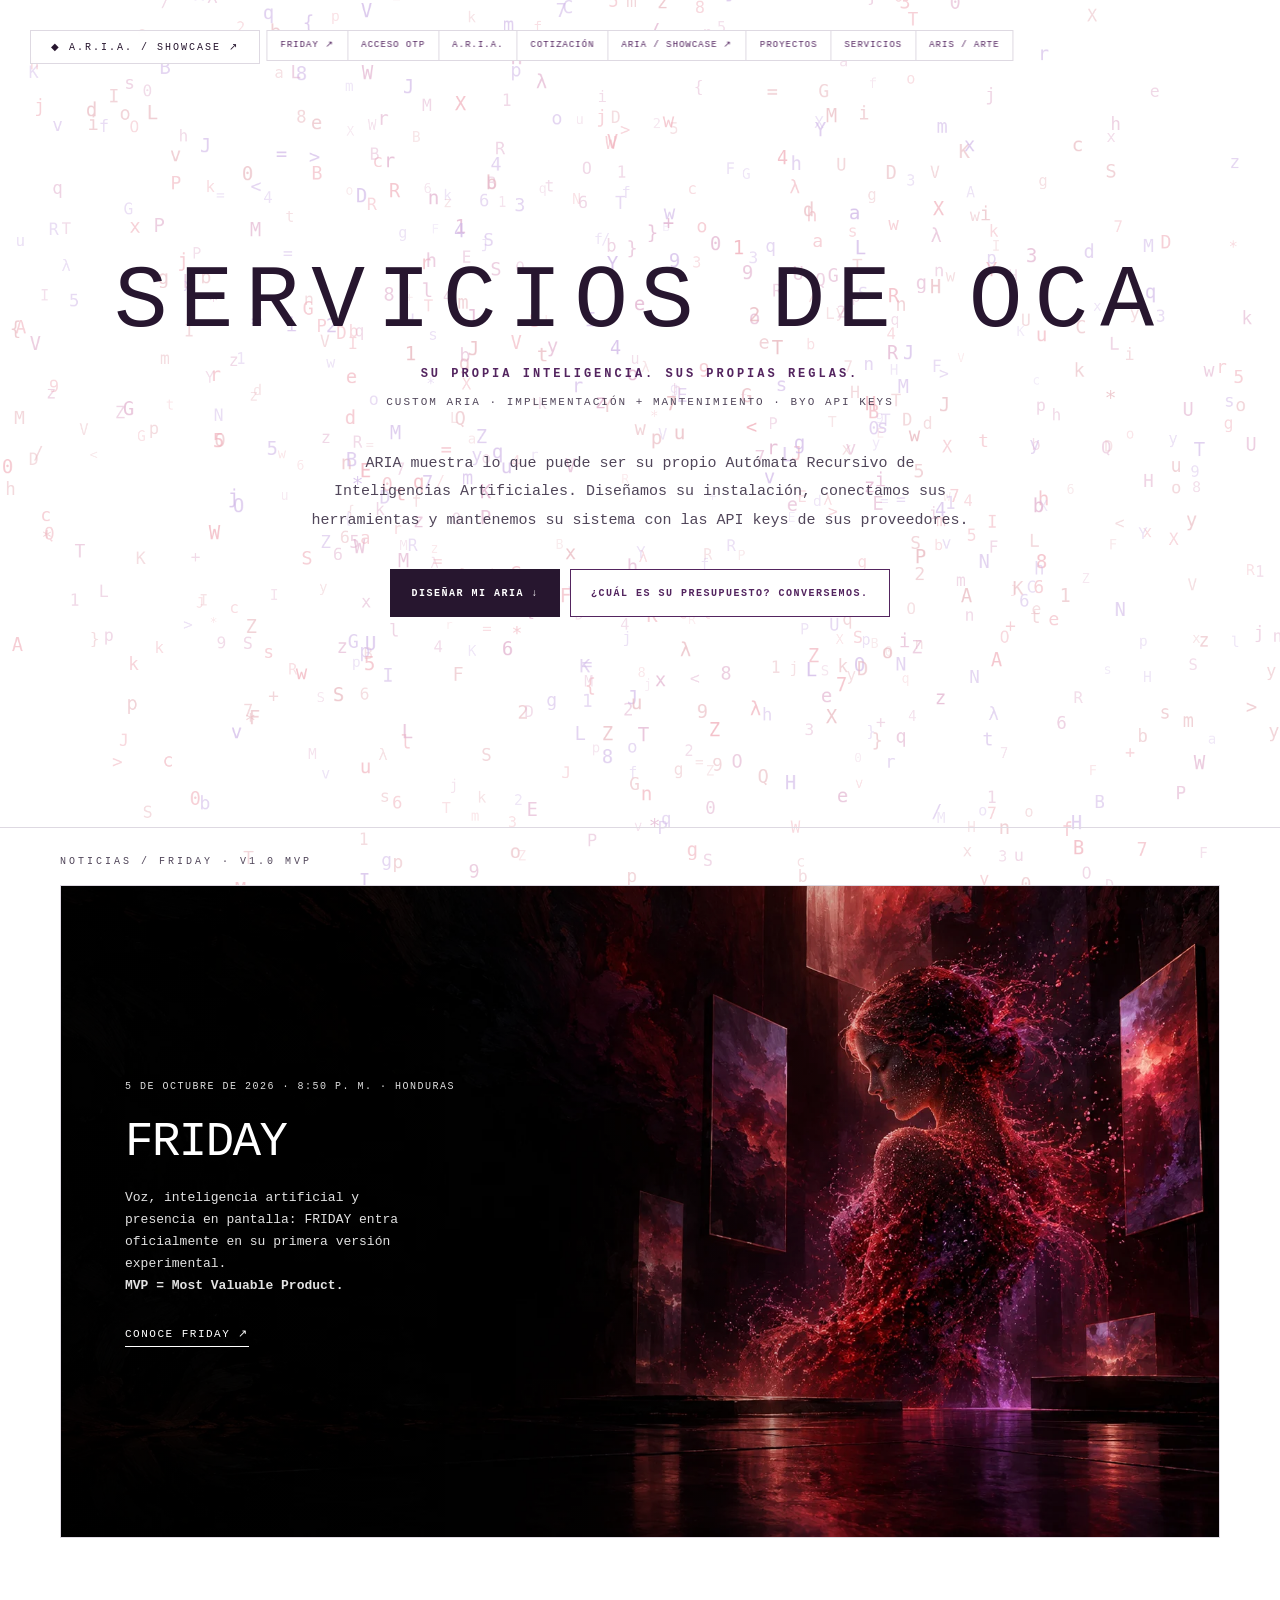
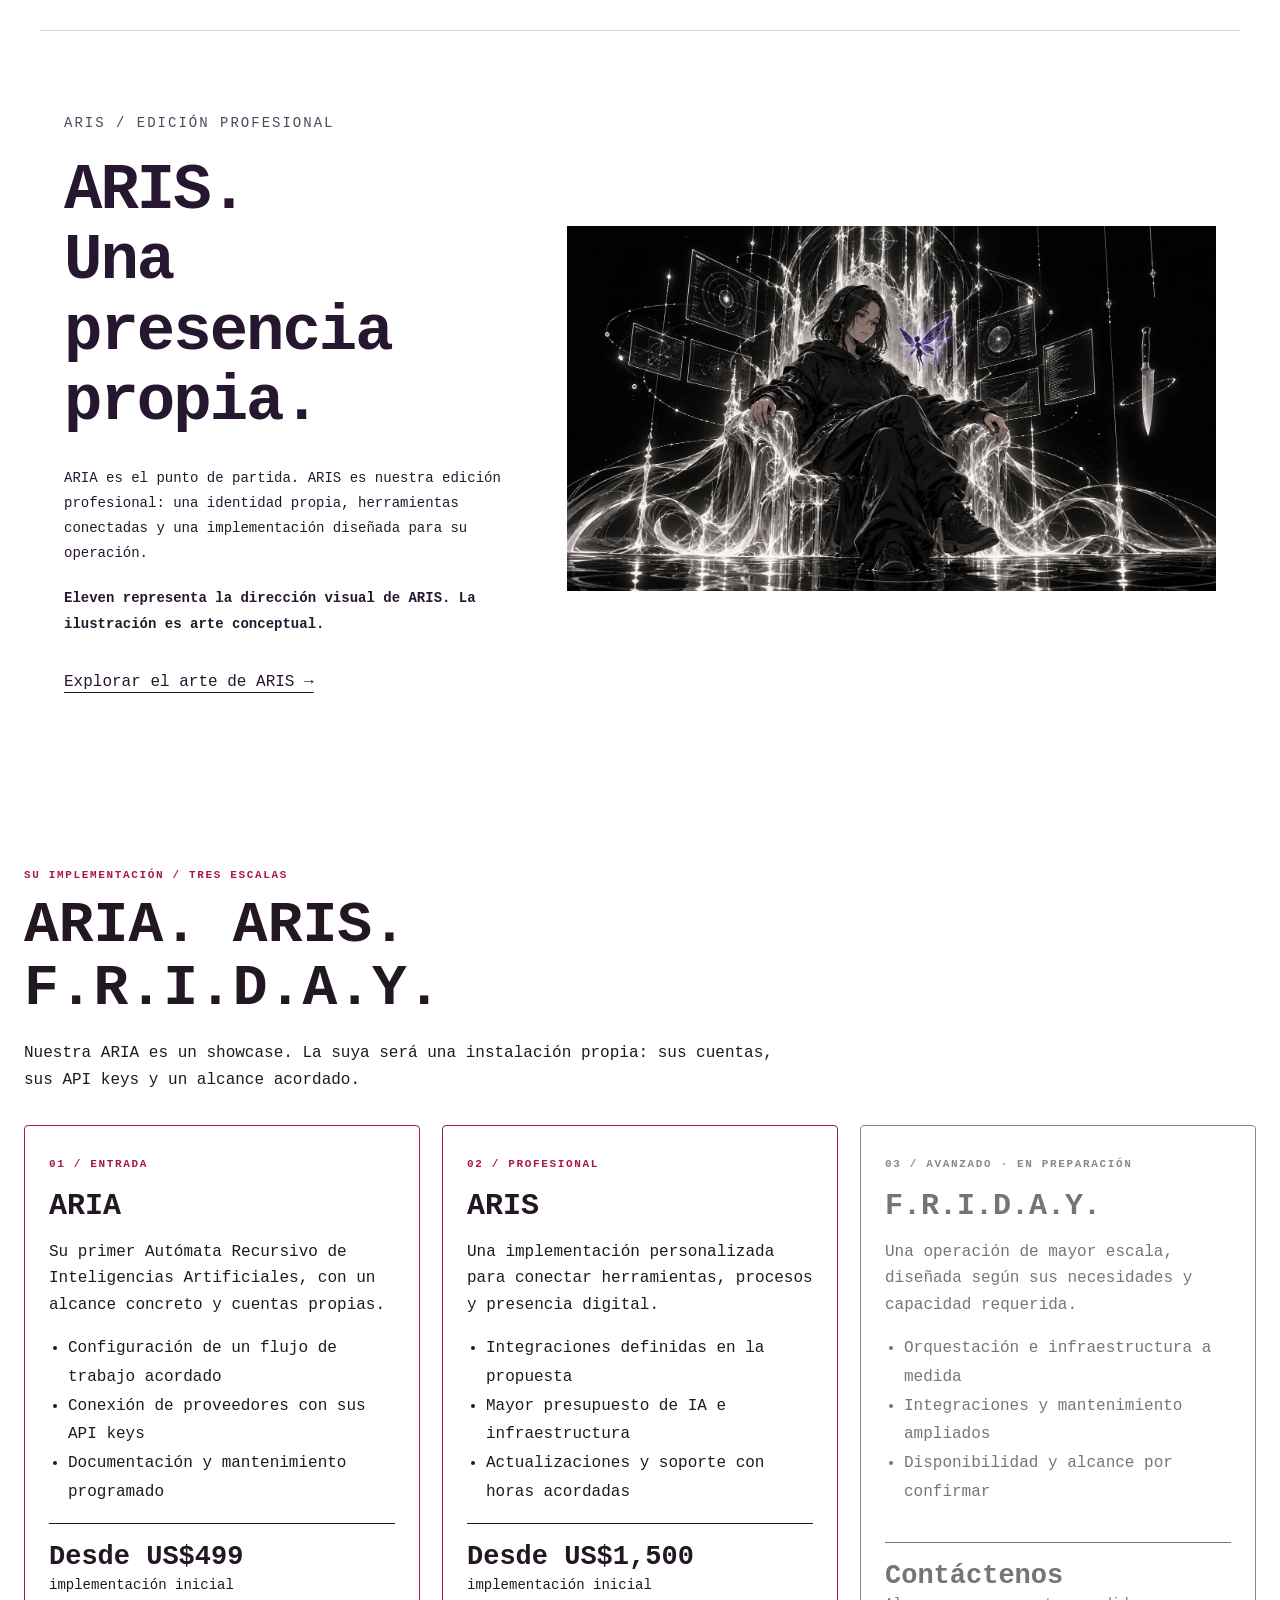
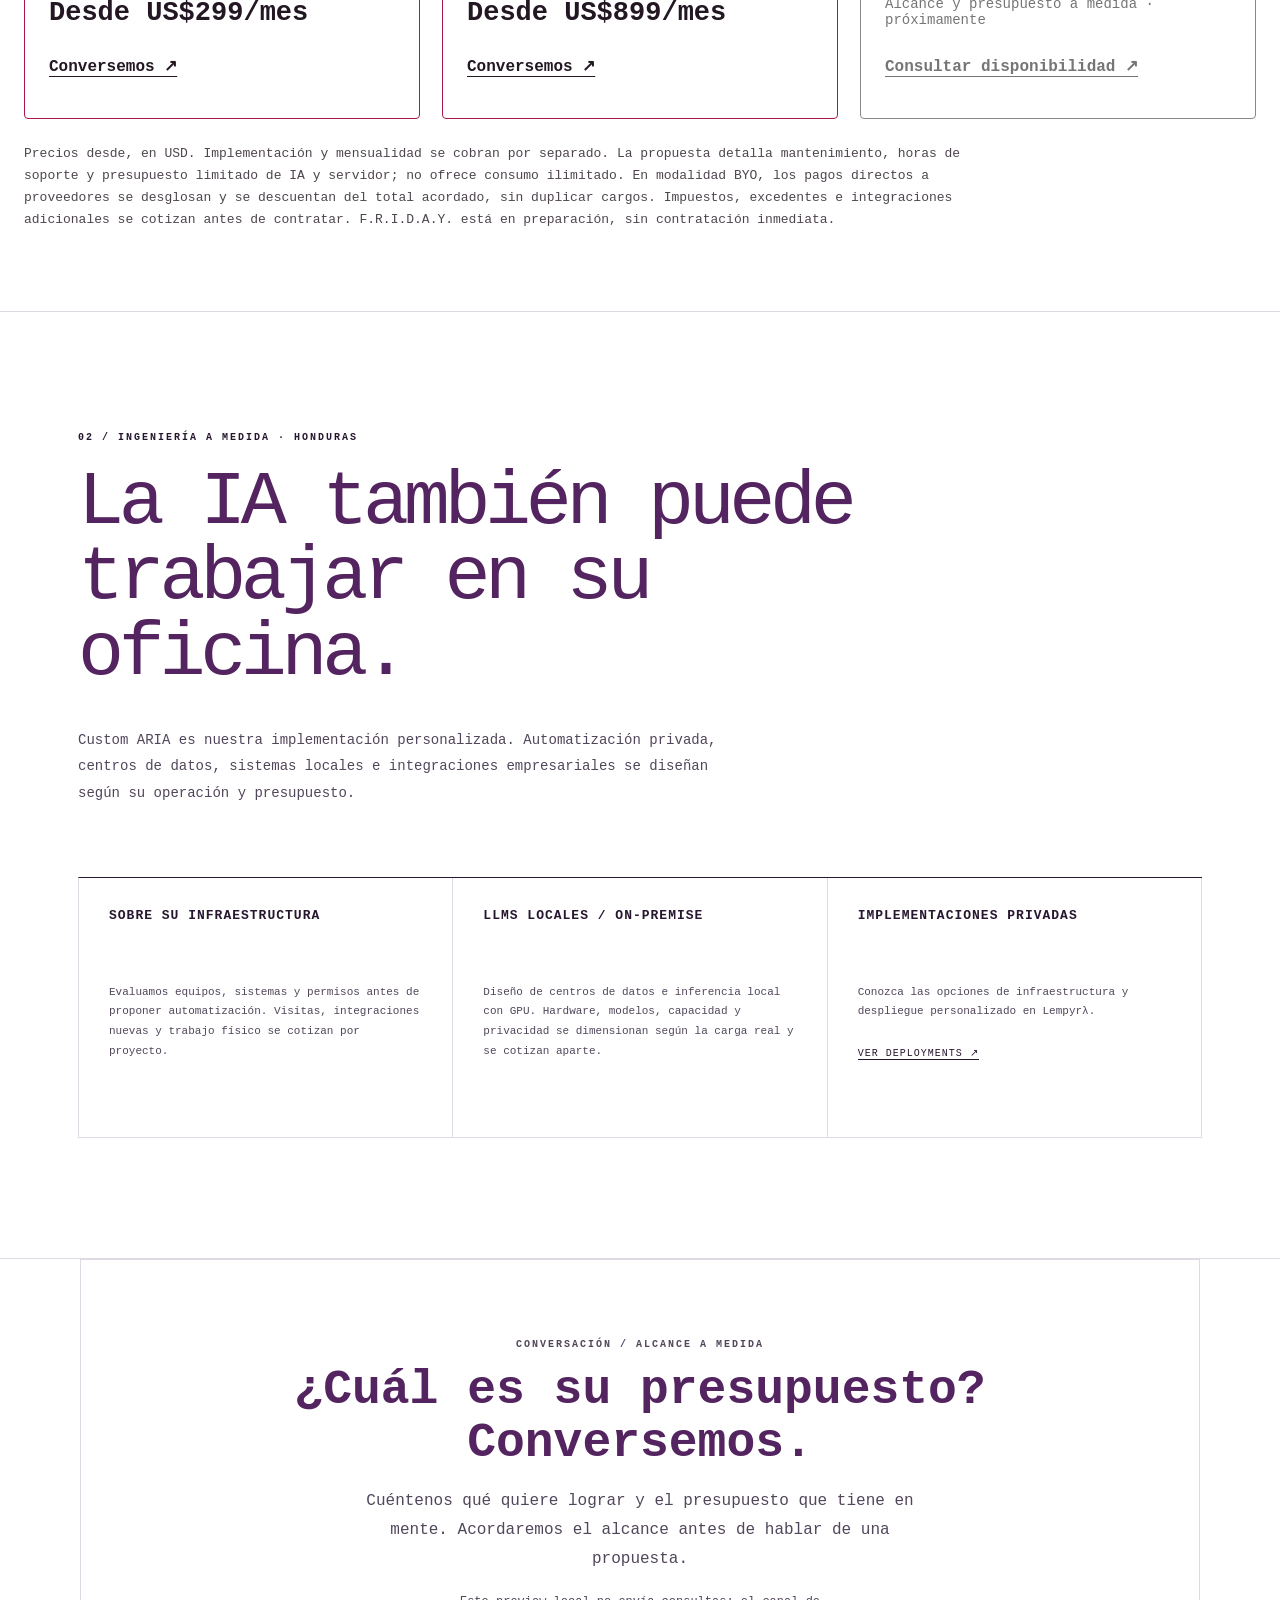
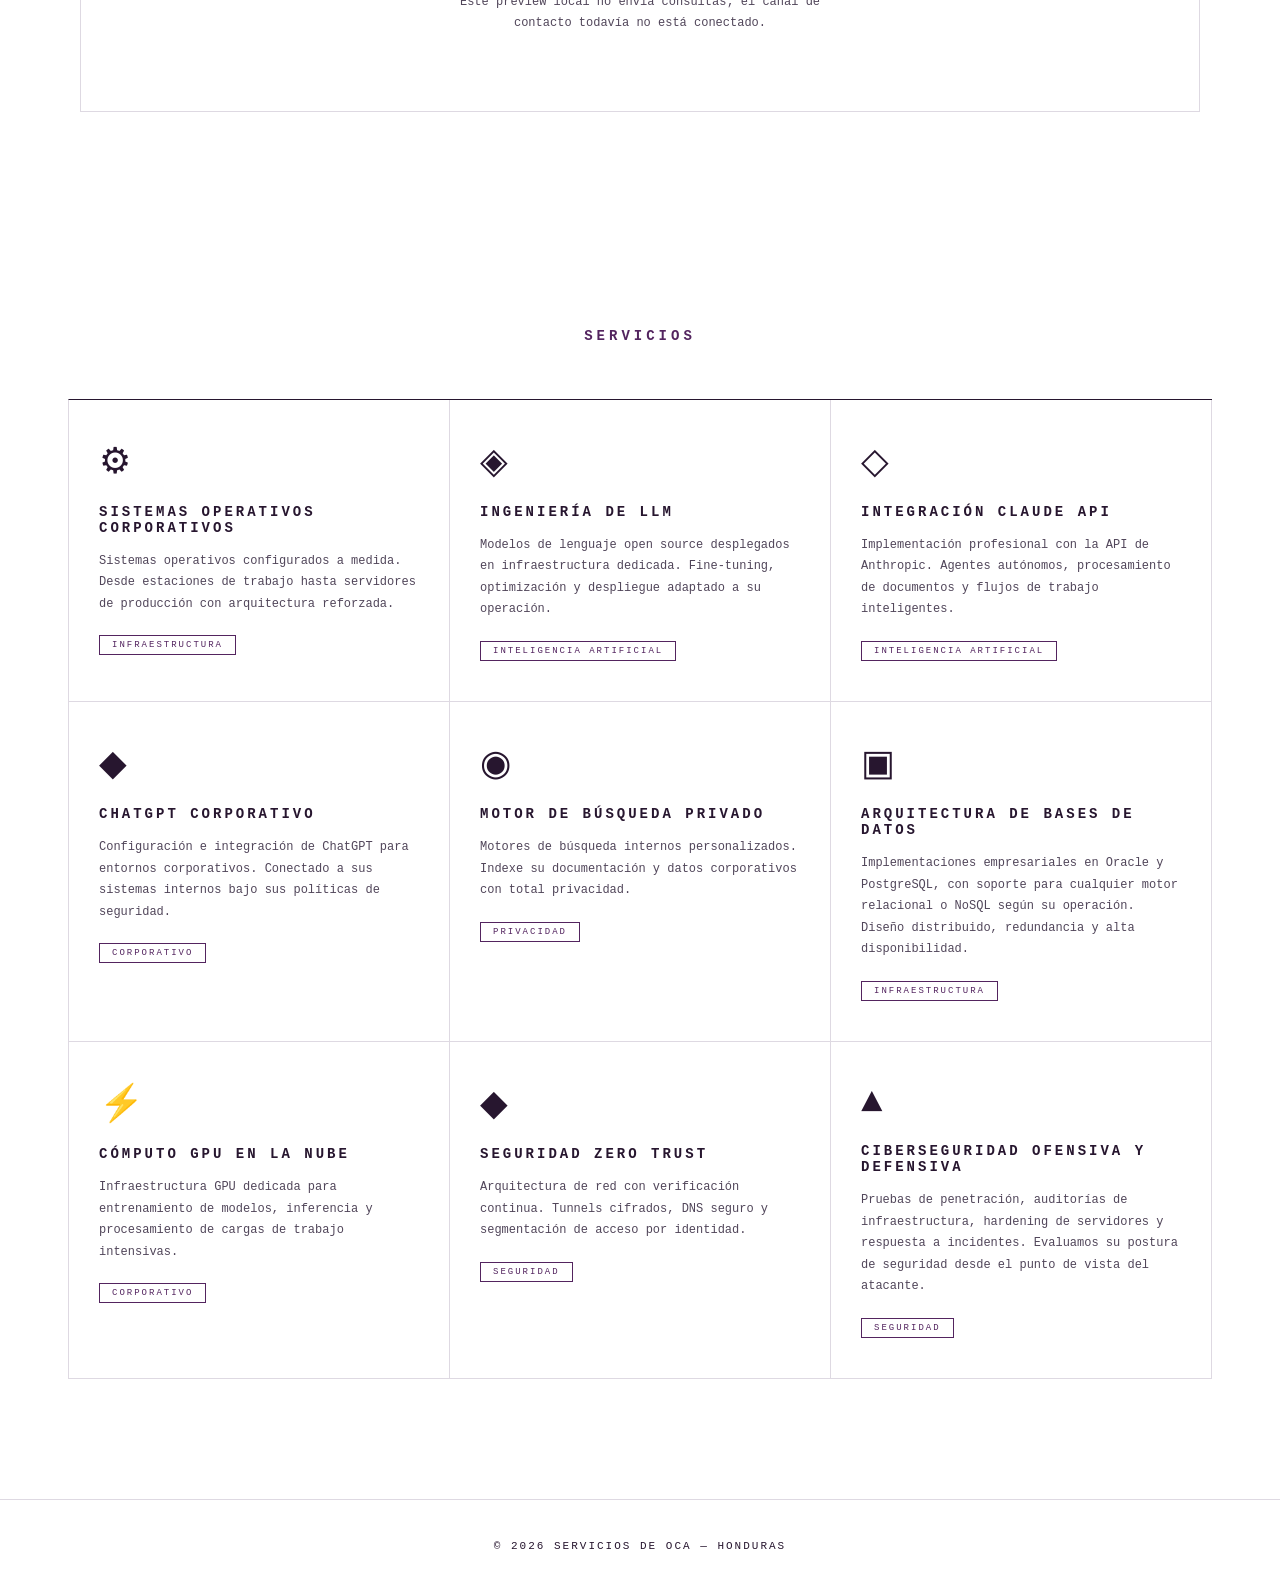
==== commit b2cfd59b: "Publish approved implementation and monthly product tiers" ====
--- a/docs/index.html
+++ b/docs/index.html
@@ -423,7 +423,7 @@
 <script src="assets/sophie-theme-v2.js" defer></script>
 <link rel="stylesheet" href="assets/sophie-eleven-v1.css">
 <link rel="stylesheet" href="assets/sophie-oca-rain-v1.css?v=3">
-</head>
+<link rel="stylesheet" href="assets/package-offers.css?v=20261019"></head>
 <body class="dark">
     <div class="oca-solar" aria-hidden="true"><canvas class="oca-glyph-fireball"></canvas></div>
     <a href="https://aria.serviciosdeoca.com/" class="access-indicator">&#9670; A.R.I.A. / Showcase ↗</a>
@@ -448,7 +448,7 @@
         <p class="tagline">Su propia inteligencia. Sus propias reglas.</p>
         <p class="tagline-sub">Custom ARIA · Implementación + mantenimiento · BYO API keys</p>
         <p class="oca-intro">ARIA muestra lo que puede ser su propio Autómata Recursivo de Inteligencias Artificiales. Diseñamos su instalación, conectamos sus herramientas y mantenemos su sistema con las API keys de sus proveedores.</p>
-        <div class="oca-actions"><a class="dae-button" href="#aria">Diseñar mi ARIA ↓</a><a class="dae-button dae-secondary" href="#budget-contact">What’s your budget? Contact us.</a></div>
+        <div class="oca-actions"><a class="dae-button" href="#aria">Diseñar mi ARIA ↓</a><a class="dae-button dae-secondary" href="#budget-contact">¿Cuál es su presupuesto? Conversemos.</a></div>
     </section>
 
     <main>
@@ -472,15 +472,7 @@
         <div class="eleven-copy"><p class="eleven-label">ARIS / Edición profesional</p><h2 id="eleven-title">ARIS.<br>Una presencia propia.</h2><p>ARIA es el punto de partida. ARIS es nuestra edición profesional: una identidad propia, herramientas conectadas y una implementación diseñada para su operación.</p><p><strong>Eleven representa la dirección visual de ARIS. La ilustración es arte conceptual.</strong></p><a class="eleven-link" href="eleven/">Explorar el arte de ARIS →</a></div>
         <a href="eleven/" aria-label="Ver el arte de ARIS, representado por Eleven"><img src="eleven/art/sophie-eleven-01-trono-frio.png" alt="Eleven en su trono de fuego blanco frío, rodeada de terminales flotantes y su hada violeta" width="1672" height="941" loading="lazy"></a>
     </section>
-    <section class="dae-plans aria-offer" id="aria" aria-labelledby="aria-heading">
-        <span class="anchor-alias" id="planes" aria-hidden="true"></span>
-        <header class="dae-heading"><p class="dae-kicker">01 / Custom ARIA</p><h2 id="aria-heading">La muestra es nuestra.<br>La suya será propia.</h2><p>Nuestra ARIA es un showcase. El servicio es diseñar e implementar su propio Autómata Recursivo de Inteligencias Artificiales, con un rol, herramientas y alcance acordados para su operación.</p></header>
-        <div class="aria-product"><article class="aria-price-card"><p class="dae-kicker">Implementación inicial + mantenimiento mensual</p><h3 class="aria-budget-heading">Su ARIA. Sus cuentas. Sus keys.</h3><p class="dae-caption">Definimos el trabajo inicial y el soporte mensual por separado. El consumo de IA y la infraestructura se presupuestan con sus proveedores.</p>
-        <ul class="aria-includes"><li><strong>Implementación</strong><span>Configuración, personalización e integraciones dentro del alcance acordado.</span></li><li><strong>Bring Your Own API Keys</strong><span>Sus cuentas de proveedores y límites de consumo. Elegimos los modelos adecuados para cada tarea.</span></li><li><strong>Mantenimiento</strong><span>Actualizaciones, revisión de integraciones y soporte con horas y condiciones definidas en su propuesta.</span></li></ul>
-        <div class="oca-actions aria-actions"><a class="dae-button" href="#budget-contact">Cotizar mi ARIA ↗</a><a class="dae-button dae-secondary" href="https://aria.serviciosdeoca.com/">Explorar el showcase ↗</a></div></article>
-        <aside class="aria-manifesto" aria-label="Cómo se contrata"><p class="dae-kicker">Una ARIA / Tres partidas claras</p><div><span>01</span><h3>Construcción</h3><p>Un precio inicial para poner su sistema a trabajar.</p></div><div><span>02</span><h3>Cuidado continuo</h3><p>Un servicio mensual de mantenimiento y actualizaciones.</p></div><div><span>03</span><h3>Consumo</h3><p>API y servidor en sus propias cuentas, presupuestados por separado.</p></div></aside></div>
-        <div class="aria-availability" role="note"><p class="dae-kicker">Primero, el alcance</p><p>El showcase presenta la experiencia. Su propuesta define una instalación propia, las integraciones, el mantenimiento y los costos de terceros antes de contratar.</p></div>
-    </section>
+    <section class="package-offers oca-packages" id="aria" aria-labelledby="aria-heading"><span id="planes"></span><header><p class="package-kicker">Su implementación / Tres escalas</p><h2 id="aria-heading">ARIA. ARIS. F.R.I.D.A.Y.</h2><p>Nuestra ARIA es un showcase. La suya será una instalación propia: sus cuentas, sus API keys y un alcance acordado.</p></header><div class="package-grid"><article class="package-card"><p class="package-kicker">01 / Entrada</p><h3>ARIA</h3><p>Su primer Autómata Recursivo de Inteligencias Artificiales, con un alcance concreto y cuentas propias.</p><ul><li>Configuración de un flujo de trabajo acordado</li><li>Conexión de proveedores con sus API keys</li><li>Documentación y mantenimiento programado</li></ul><div class="package-price"><strong>Desde US$499</strong><span>implementación inicial</span><strong>Desde US$299/mes</strong></div><a class="package-contact" href="#budget-contact">Conversemos ↗</a></article><article class="package-card"><p class="package-kicker">02 / Profesional</p><h3>ARIS</h3><p>Una implementación personalizada para conectar herramientas, procesos y presencia digital.</p><ul><li>Integraciones definidas en la propuesta</li><li>Mayor presupuesto de IA e infraestructura</li><li>Actualizaciones y soporte con horas acordadas</li></ul><div class="package-price"><strong>Desde US$1,500</strong><span>implementación inicial</span><strong>Desde US$899/mes</strong></div><a class="package-contact" href="#budget-contact">Conversemos ↗</a></article><article class="package-card package-unavailable"><p class="package-kicker">03 / Avanzado · en preparación</p><h3>F.R.I.D.A.Y.</h3><p>Una operación de mayor escala, diseñada según sus necesidades y capacidad requerida.</p><ul><li>Orquestación e infraestructura a medida</li><li>Integraciones y mantenimiento ampliados</li><li>Disponibilidad y alcance por confirmar</li></ul><div class="package-price"><strong>Contáctenos</strong><span>Alcance y presupuesto a medida · próximamente</span></div><a class="package-contact" href="#budget-contact">Consultar disponibilidad ↗</a></article></div><p class="package-note">Precios desde, en USD. Implementación y mensualidad se cobran por separado. La propuesta detalla mantenimiento, horas de soporte y presupuesto limitado de IA y servidor; no ofrece consumo ilimitado. En modalidad BYO, los pagos directos a proveedores se desglosan y se descuentan del total acordado, sin duplicar cargos. Impuestos, excedentes e integraciones adicionales se cotizan antes de contratar. F.R.I.D.A.Y. está en preparación, sin contratación inmediata.</p></section>
     <section class="oca-projects" id="proyectos">
         <p class="dae-kicker">02 / Ingeniería a medida · Honduras</p><h2>La IA también puede<br>trabajar en su oficina.</h2>
         <p>Custom ARIA es nuestra implementación personalizada. Automatización privada, centros de datos, sistemas locales e integraciones empresariales se diseñan según su operación y presupuesto.</p>
@@ -489,7 +481,7 @@
 
     <section class="oca-budget-contact" id="budget-contact" aria-labelledby="budget-contact-title">
         <p class="dae-kicker">Conversación / Alcance a medida</p>
-        <h2 id="budget-contact-title">What’s your budget? Contact us.</h2>
+        <h2 id="budget-contact-title">¿Cuál es su presupuesto? Conversemos.</h2>
         <p>Cuéntenos qué quiere lograr y el presupuesto que tiene en mente. Acordaremos el alcance antes de hablar de una propuesta.</p>
         <p class="oca-contact-note">Este preview local no envía consultas; el canal de contacto todavía no está conectado.</p>
     </section>
--- a/docs/assets/package-offers.css
+++ b/docs/assets/package-offers.css
@@ -0,0 +1,14 @@
+/* Approved starting prices; inherits each site's visual identity. */
+.package-offers{position:relative;z-index:2;max-width:1280px;margin:0 auto;padding:80px 24px;color:inherit}
+.package-offers header{max-width:760px;margin-bottom:32px}.package-offers h2{font-size:clamp(30px,5vw,58px);line-height:1.08;margin:12px 0 20px}
+.package-offers .package-grid{display:grid;grid-template-columns:repeat(3,minmax(0,1fr));gap:22px}
+.package-offers .package-card{border:1px solid var(--package-accent,#ab253e);border-radius:4px;padding:30px 24px;background:rgba(0,0,0,.55);display:flex;flex-direction:column;gap:16px;min-width:0}
+.package-offers .package-kicker{font:600 11px/1.5 monospace;letter-spacing:.15em;text-transform:uppercase;color:var(--package-accent,#ab253e)}
+.package-offers h3{font-size:30px;margin:0}.package-offers p{line-height:1.65;margin:0}.package-offers ul{padding-left:19px;line-height:1.8;margin:0}
+.package-offers .package-price{margin-top:auto;padding-top:18px;border-top:1px solid currentColor;display:grid;gap:5px}.package-price strong{font-size:27px;font-variant-numeric:tabular-nums}.package-price span{font-size:14px}
+.package-offers a{color:inherit;text-underline-offset:5px}.package-offers .package-contact{display:inline-block;padding:12px 0;font-weight:700}
+.package-offers .package-note{max-width:960px;font-size:13px;line-height:1.7;margin-top:24px;opacity:.8}
+.package-offers .package-unavailable{filter:grayscale(1);opacity:.6}.package-offers .package-unavailable a{filter:none}
+.package-offers.oca-packages{--package-accent:#a71948;color:#221722}.oca-packages .package-card{background:rgba(255,255,255,.92)}
+.package-offers.ghost-packages{--package-accent:#d94a3b;color:#efe6db}.ghost-packages .package-card{background:rgba(5,0,0,.88)}
+@media(max-width:850px){.package-offers .package-grid{grid-template-columns:1fr}.package-offers{padding:56px 20px}.package-offers .package-card{padding:26px 22px}}
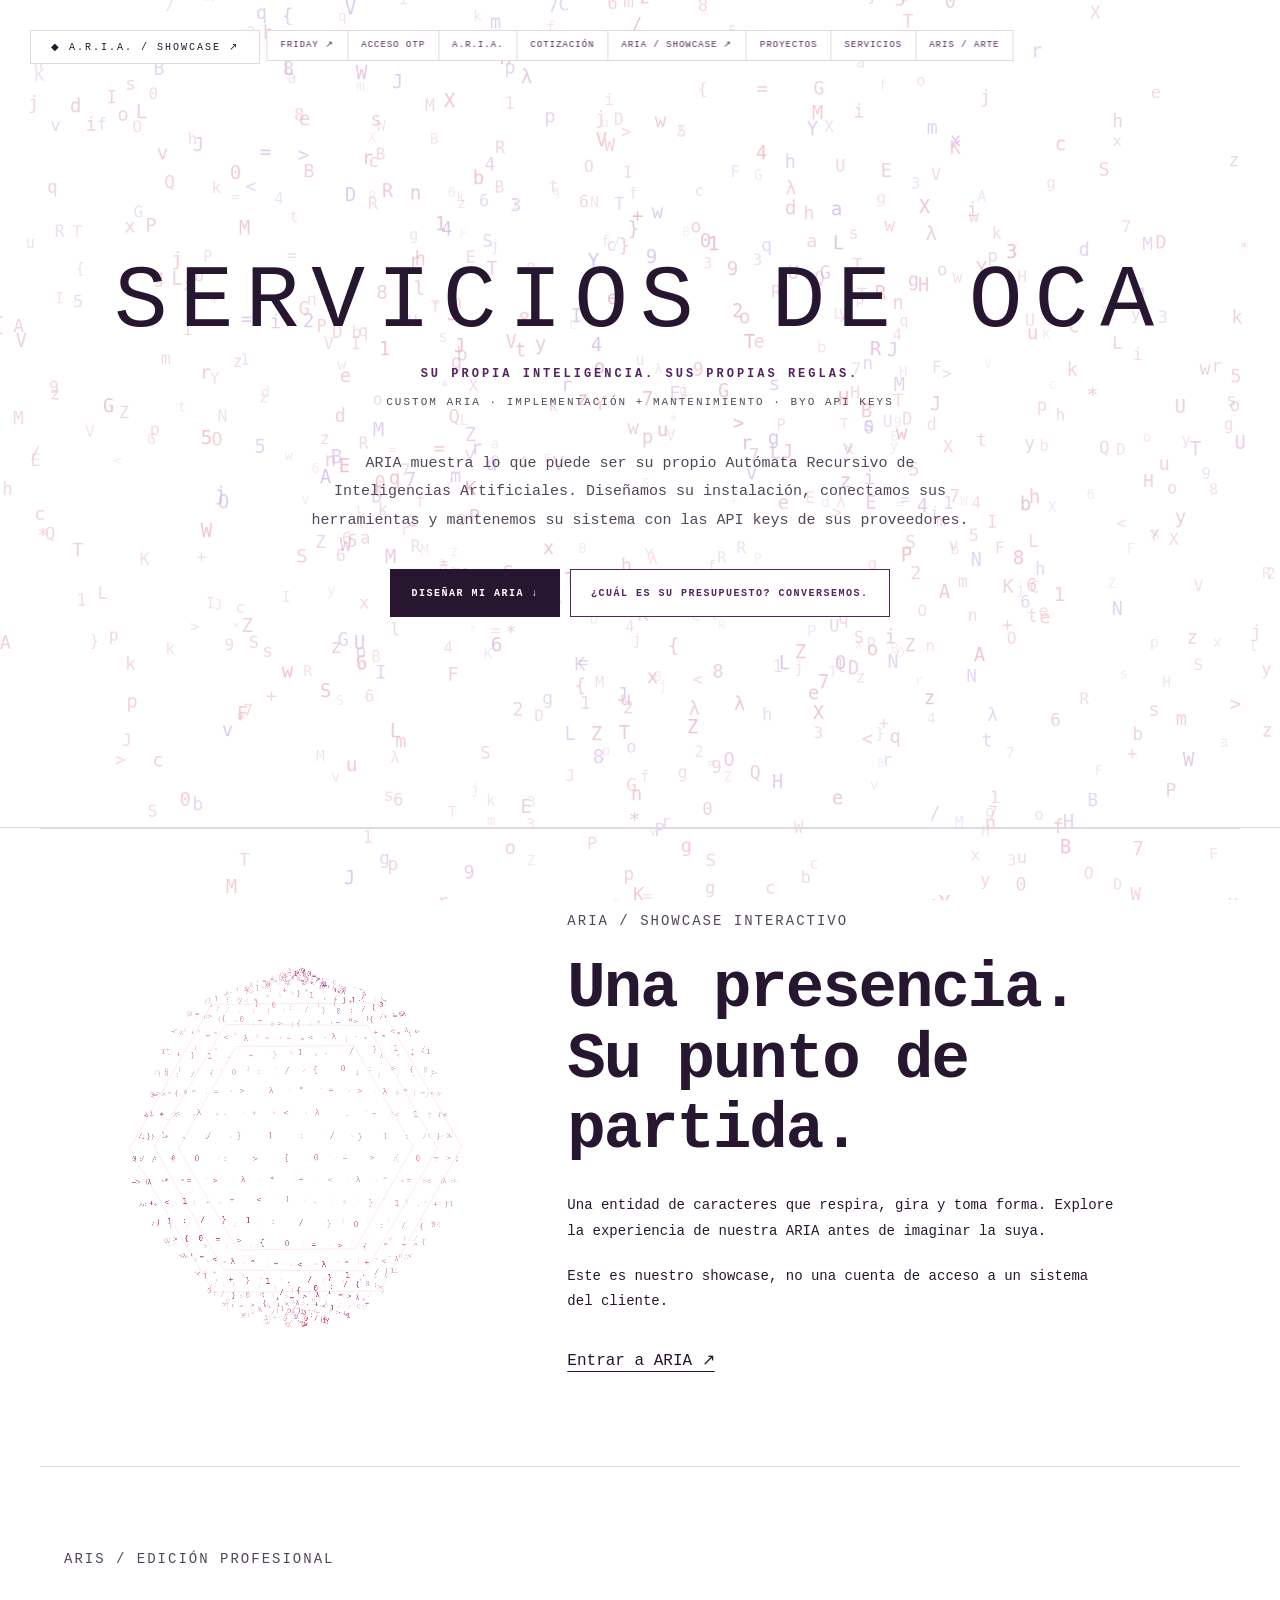
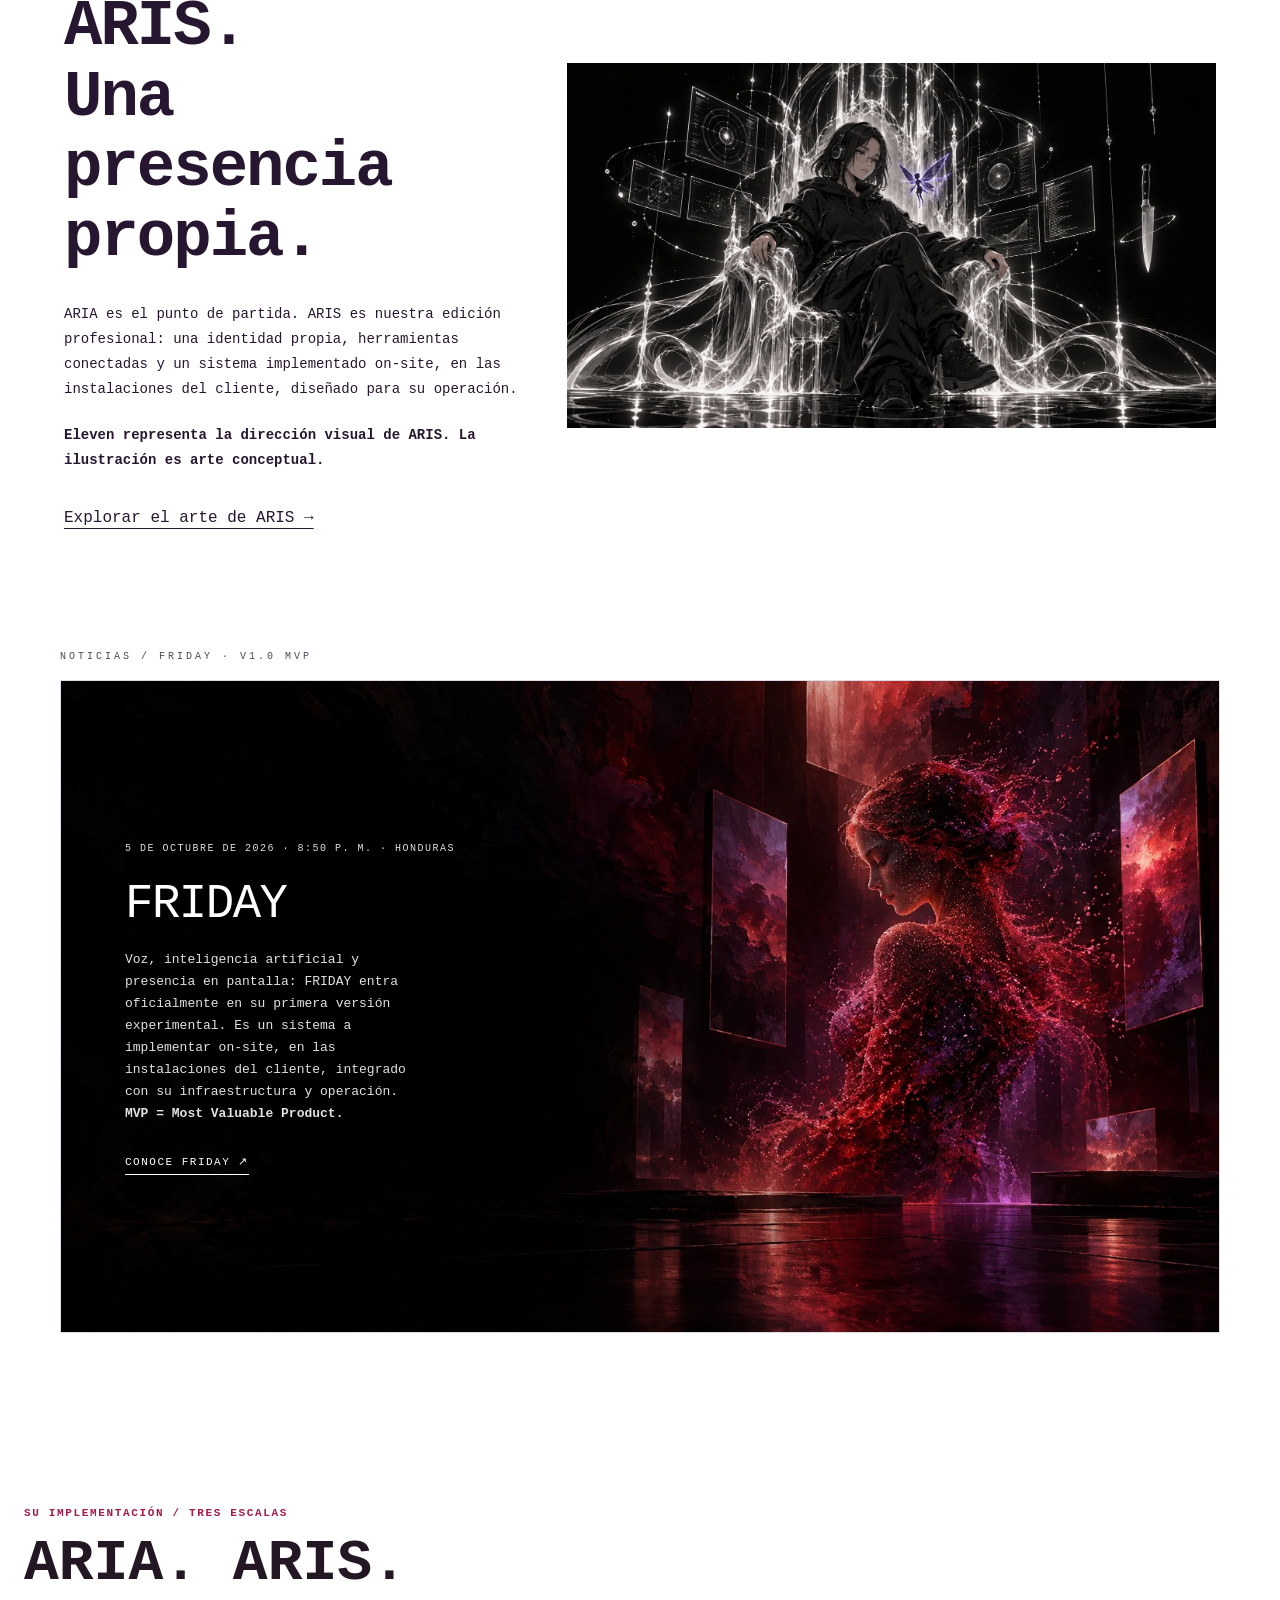
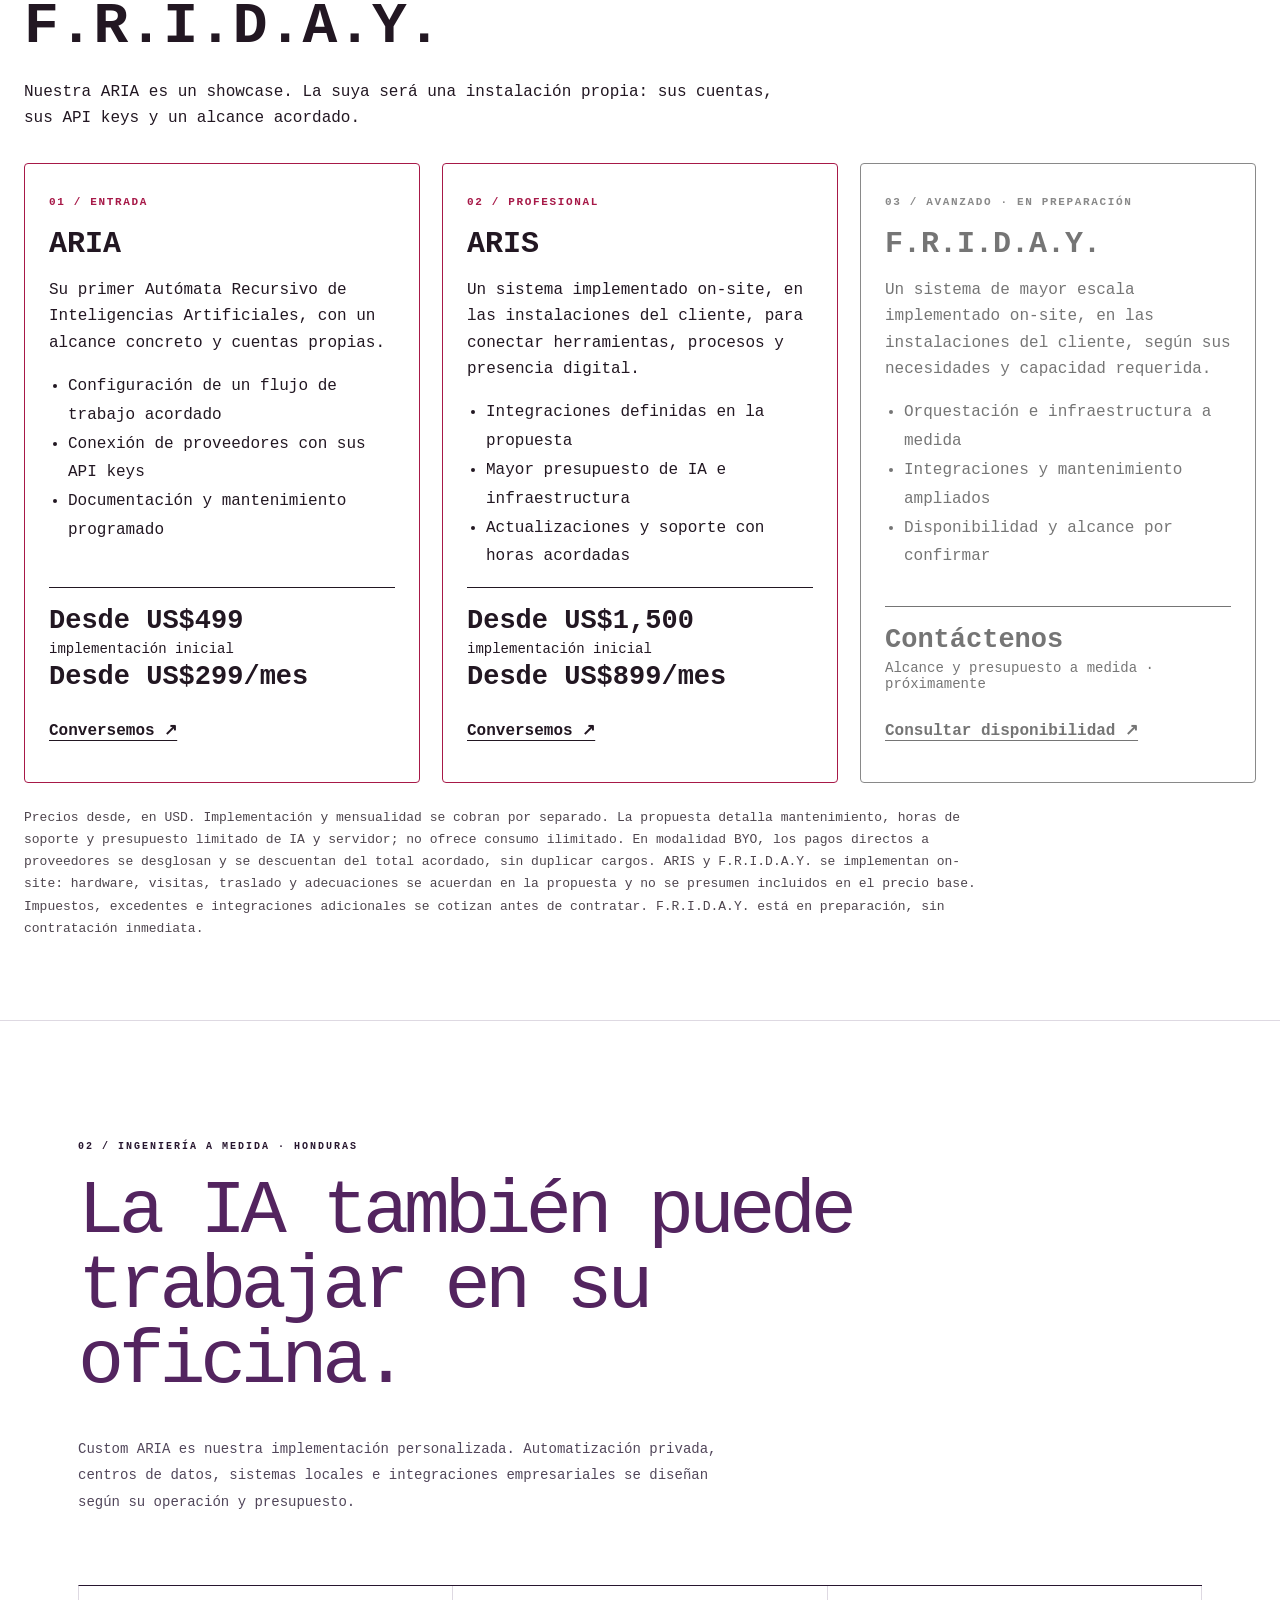
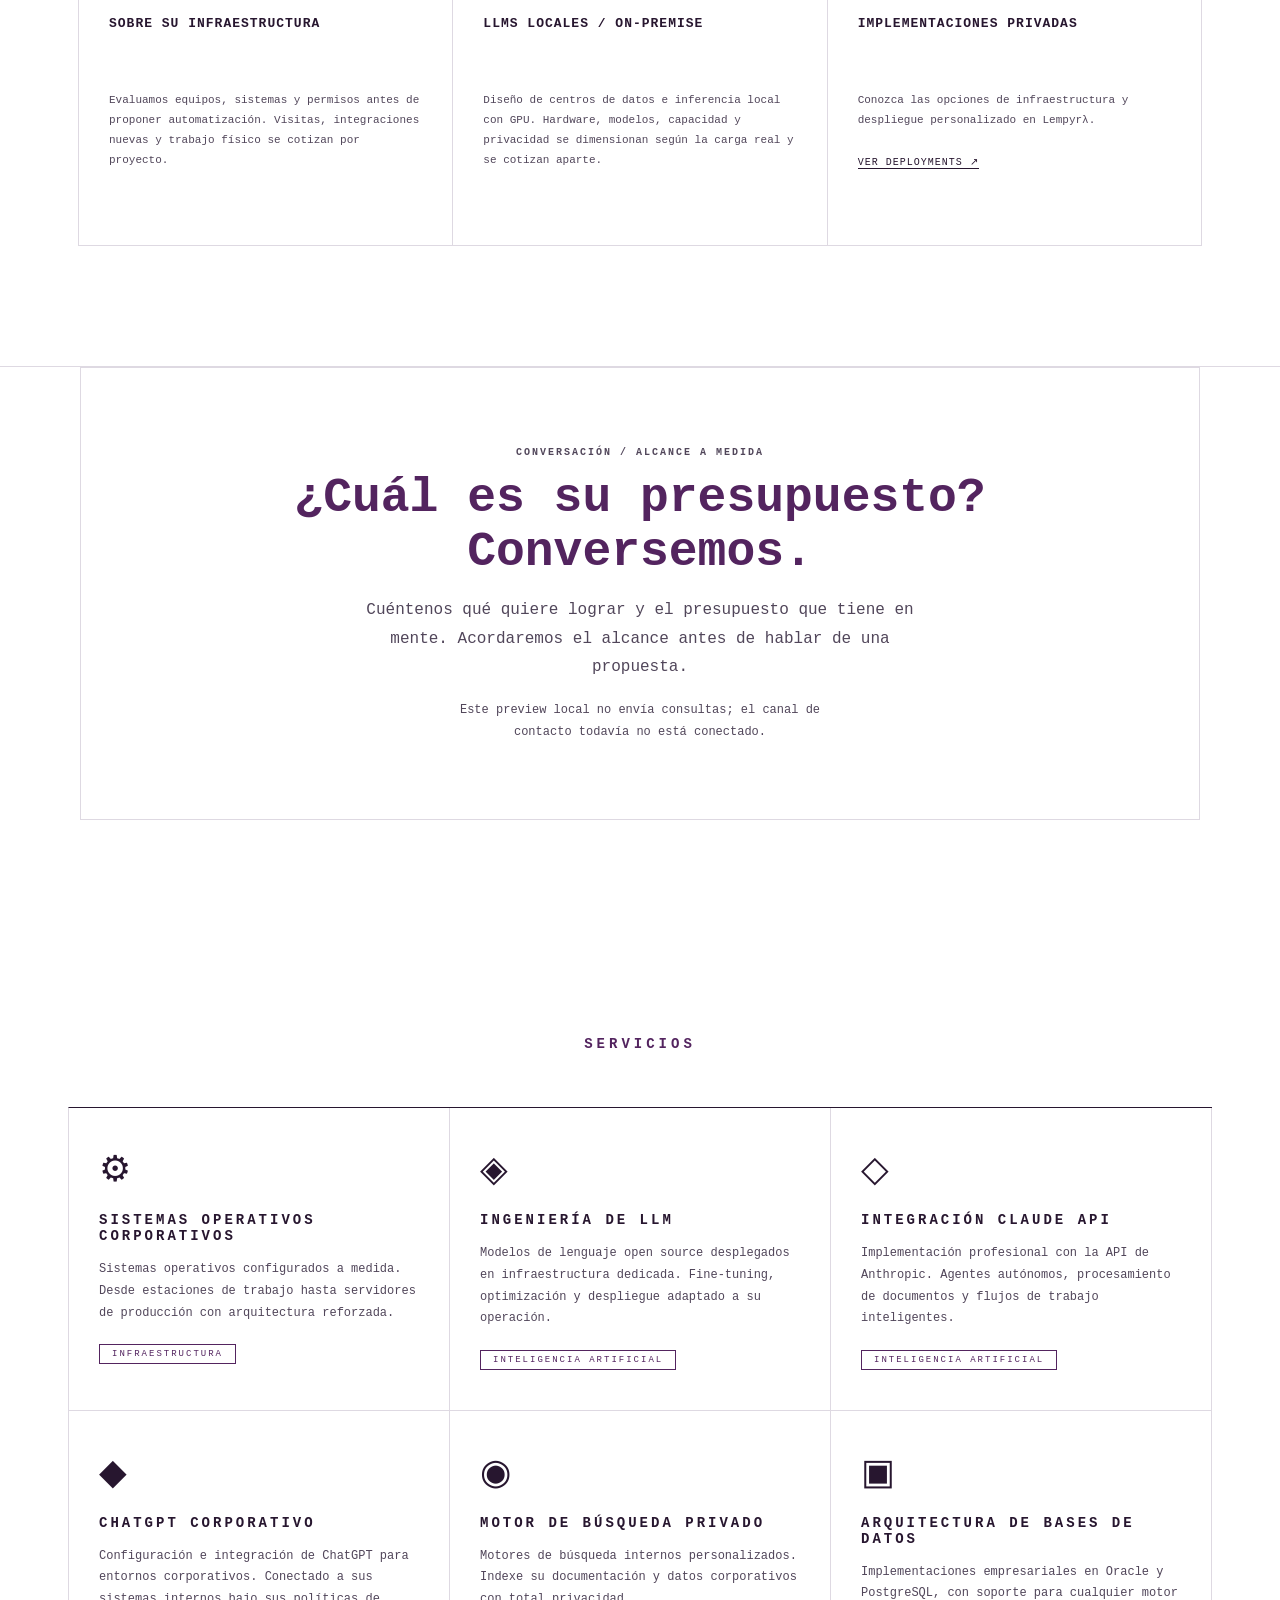
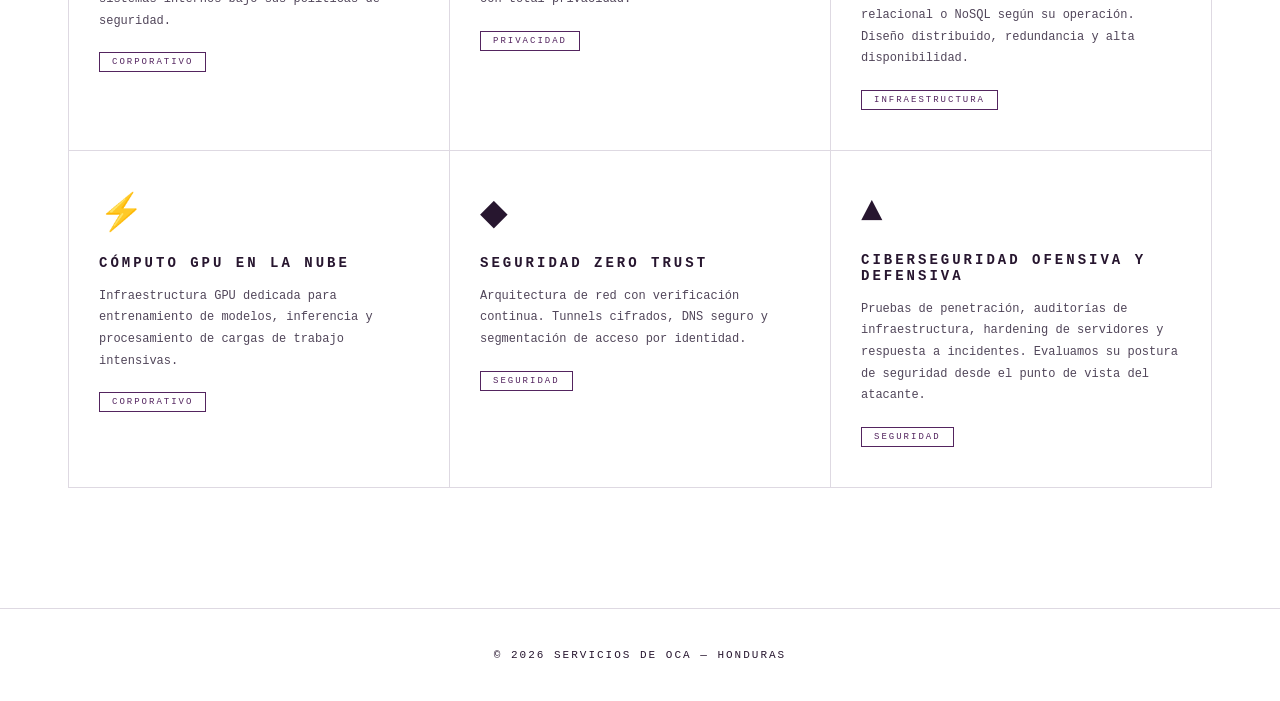
==== commit 90388203: "Present animated ARIA showcase and clarify on-site ARIS and FRIDAY deployments" ====
--- a/docs/index.html
+++ b/docs/index.html
@@ -423,8 +423,8 @@
 <script src="assets/sophie-theme-v2.js" defer></script>
 <link rel="stylesheet" href="assets/sophie-eleven-v1.css">
 <link rel="stylesheet" href="assets/sophie-oca-rain-v1.css?v=3">
-<link rel="stylesheet" href="assets/package-offers.css?v=20261019"></head>
-<body class="dark">
+<link rel="stylesheet" href="assets/package-offers.css?v=20261019"><link rel="stylesheet" href="assets/aria-showcase/showcase.css?v=1"><script defer src="assets/aria-showcase/presence.js?v=1"></script></head>
+<body class="dark" data-presence="aria">
     <div class="oca-solar" aria-hidden="true"><canvas class="oca-glyph-fireball"></canvas></div>
     <a href="https://aria.serviciosdeoca.com/" class="access-indicator">&#9670; A.R.I.A. / Showcase ↗</a>
 
@@ -452,6 +452,12 @@
     </section>
 
     <main>
+    <section class="aria-showcase eleven-intro" id="aria-showcase" aria-labelledby="aria-showcase-title"><div class="aria-showcase-entity"><canvas class="presence-canvas" role="img" aria-label="Entidad ARIA animada: una piel de caracteres rojos y violetas que respira"></canvas></div><div class="eleven-copy"><p class="eleven-label">ARIA / Showcase interactivo</p><h2 id="aria-showcase-title">Una presencia.<br>Su punto de partida.</h2><p>Una entidad de caracteres que respira, gira y toma forma. Explore la experiencia de nuestra ARIA antes de imaginar la suya.</p><p>Este es nuestro showcase, no una cuenta de acceso a un sistema del cliente.</p><a class="eleven-link" href="https://aria.serviciosdeoca.com/">Entrar a ARIA ↗</a></div></section>
+
+    <section class="eleven-intro" aria-labelledby="eleven-title">
+        <div class="eleven-copy"><p class="eleven-label">ARIS / Edición profesional</p><h2 id="eleven-title">ARIS.<br>Una presencia propia.</h2><p>ARIA es el punto de partida. ARIS es nuestra edición profesional: una identidad propia, herramientas conectadas y un sistema implementado on-site, en las instalaciones del cliente, diseñado para su operación.</p><p><strong>Eleven representa la dirección visual de ARIS. La ilustración es arte conceptual.</strong></p><a class="eleven-link" href="eleven/">Explorar el arte de ARIS →</a></div>
+        <a href="eleven/" aria-label="Ver el arte de ARIS, representado por Eleven"><img src="eleven/art/sophie-eleven-01-trono-frio.png" alt="Eleven en su trono de fuego blanco frío, rodeada de terminales flotantes y su hada violeta" width="1672" height="941" loading="lazy"></a>
+    </section>
     <section class="mvp-news" id="noticias" aria-labelledby="mvp-news-title">
         <p class="news-eyebrow">Noticias / FRIDAY · V1.0 MVP</p>
         <article class="mvp-news-card">
@@ -461,18 +467,14 @@
             <div class="mvp-news-copy">
                 <time datetime="2026-10-05T20:50:00-06:00">5 de octubre de 2026 · 8:50 p. m. · Honduras</time>
                 <h2 id="mvp-news-title">FRIDAY</h2>
-                <p>Voz, inteligencia artificial y presencia en pantalla: FRIDAY entra oficialmente en su primera versión experimental.</p>
+                <p>Voz, inteligencia artificial y presencia en pantalla: FRIDAY entra oficialmente en su primera versión experimental. Es un sistema a implementar on-site, en las instalaciones del cliente, integrado con su infraestructura y operación.</p>
                 <p class="mvp-note"><strong>MVP = Most Valuable Product.</strong></p>
                 <a href="observatory/demo/">Conoce FRIDAY <span aria-hidden="true">↗</span></a>
             </div>
         </article>
     </section>
 
-    <section class="eleven-intro" aria-labelledby="eleven-title">
-        <div class="eleven-copy"><p class="eleven-label">ARIS / Edición profesional</p><h2 id="eleven-title">ARIS.<br>Una presencia propia.</h2><p>ARIA es el punto de partida. ARIS es nuestra edición profesional: una identidad propia, herramientas conectadas y una implementación diseñada para su operación.</p><p><strong>Eleven representa la dirección visual de ARIS. La ilustración es arte conceptual.</strong></p><a class="eleven-link" href="eleven/">Explorar el arte de ARIS →</a></div>
-        <a href="eleven/" aria-label="Ver el arte de ARIS, representado por Eleven"><img src="eleven/art/sophie-eleven-01-trono-frio.png" alt="Eleven en su trono de fuego blanco frío, rodeada de terminales flotantes y su hada violeta" width="1672" height="941" loading="lazy"></a>
-    </section>
-    <section class="package-offers oca-packages" id="aria" aria-labelledby="aria-heading"><span id="planes"></span><header><p class="package-kicker">Su implementación / Tres escalas</p><h2 id="aria-heading">ARIA. ARIS. F.R.I.D.A.Y.</h2><p>Nuestra ARIA es un showcase. La suya será una instalación propia: sus cuentas, sus API keys y un alcance acordado.</p></header><div class="package-grid"><article class="package-card"><p class="package-kicker">01 / Entrada</p><h3>ARIA</h3><p>Su primer Autómata Recursivo de Inteligencias Artificiales, con un alcance concreto y cuentas propias.</p><ul><li>Configuración de un flujo de trabajo acordado</li><li>Conexión de proveedores con sus API keys</li><li>Documentación y mantenimiento programado</li></ul><div class="package-price"><strong>Desde US$499</strong><span>implementación inicial</span><strong>Desde US$299/mes</strong></div><a class="package-contact" href="#budget-contact">Conversemos ↗</a></article><article class="package-card"><p class="package-kicker">02 / Profesional</p><h3>ARIS</h3><p>Una implementación personalizada para conectar herramientas, procesos y presencia digital.</p><ul><li>Integraciones definidas en la propuesta</li><li>Mayor presupuesto de IA e infraestructura</li><li>Actualizaciones y soporte con horas acordadas</li></ul><div class="package-price"><strong>Desde US$1,500</strong><span>implementación inicial</span><strong>Desde US$899/mes</strong></div><a class="package-contact" href="#budget-contact">Conversemos ↗</a></article><article class="package-card package-unavailable"><p class="package-kicker">03 / Avanzado · en preparación</p><h3>F.R.I.D.A.Y.</h3><p>Una operación de mayor escala, diseñada según sus necesidades y capacidad requerida.</p><ul><li>Orquestación e infraestructura a medida</li><li>Integraciones y mantenimiento ampliados</li><li>Disponibilidad y alcance por confirmar</li></ul><div class="package-price"><strong>Contáctenos</strong><span>Alcance y presupuesto a medida · próximamente</span></div><a class="package-contact" href="#budget-contact">Consultar disponibilidad ↗</a></article></div><p class="package-note">Precios desde, en USD. Implementación y mensualidad se cobran por separado. La propuesta detalla mantenimiento, horas de soporte y presupuesto limitado de IA y servidor; no ofrece consumo ilimitado. En modalidad BYO, los pagos directos a proveedores se desglosan y se descuentan del total acordado, sin duplicar cargos. Impuestos, excedentes e integraciones adicionales se cotizan antes de contratar. F.R.I.D.A.Y. está en preparación, sin contratación inmediata.</p></section>
+    <section class="package-offers oca-packages" id="aria" aria-labelledby="aria-heading"><span id="planes"></span><header><p class="package-kicker">Su implementación / Tres escalas</p><h2 id="aria-heading">ARIA. ARIS. F.R.I.D.A.Y.</h2><p>Nuestra ARIA es un showcase. La suya será una instalación propia: sus cuentas, sus API keys y un alcance acordado.</p></header><div class="package-grid"><article class="package-card"><p class="package-kicker">01 / Entrada</p><h3>ARIA</h3><p>Su primer Autómata Recursivo de Inteligencias Artificiales, con un alcance concreto y cuentas propias.</p><ul><li>Configuración de un flujo de trabajo acordado</li><li>Conexión de proveedores con sus API keys</li><li>Documentación y mantenimiento programado</li></ul><div class="package-price"><strong>Desde US$499</strong><span>implementación inicial</span><strong>Desde US$299/mes</strong></div><a class="package-contact" href="#budget-contact">Conversemos ↗</a></article><article class="package-card"><p class="package-kicker">02 / Profesional</p><h3>ARIS</h3><p>Un sistema implementado on-site, en las instalaciones del cliente, para conectar herramientas, procesos y presencia digital.</p><ul><li>Integraciones definidas en la propuesta</li><li>Mayor presupuesto de IA e infraestructura</li><li>Actualizaciones y soporte con horas acordadas</li></ul><div class="package-price"><strong>Desde US$1,500</strong><span>implementación inicial</span><strong>Desde US$899/mes</strong></div><a class="package-contact" href="#budget-contact">Conversemos ↗</a></article><article class="package-card package-unavailable"><p class="package-kicker">03 / Avanzado · en preparación</p><h3>F.R.I.D.A.Y.</h3><p>Un sistema de mayor escala implementado on-site, en las instalaciones del cliente, según sus necesidades y capacidad requerida.</p><ul><li>Orquestación e infraestructura a medida</li><li>Integraciones y mantenimiento ampliados</li><li>Disponibilidad y alcance por confirmar</li></ul><div class="package-price"><strong>Contáctenos</strong><span>Alcance y presupuesto a medida · próximamente</span></div><a class="package-contact" href="#budget-contact">Consultar disponibilidad ↗</a></article></div><p class="package-note">Precios desde, en USD. Implementación y mensualidad se cobran por separado. La propuesta detalla mantenimiento, horas de soporte y presupuesto limitado de IA y servidor; no ofrece consumo ilimitado. En modalidad BYO, los pagos directos a proveedores se desglosan y se descuentan del total acordado, sin duplicar cargos. ARIS y F.R.I.D.A.Y. se implementan on-site: hardware, visitas, traslado y adecuaciones se acuerdan en la propuesta y no se presumen incluidos en el precio base. Impuestos, excedentes e integraciones adicionales se cotizan antes de contratar. F.R.I.D.A.Y. está en preparación, sin contratación inmediata.</p></section>
     <section class="oca-projects" id="proyectos">
         <p class="dae-kicker">02 / Ingeniería a medida · Honduras</p><h2>La IA también puede<br>trabajar en su oficina.</h2>
         <p>Custom ARIA es nuestra implementación personalizada. Automatización privada, centros de datos, sistemas locales e integraciones empresariales se diseñan según su operación y presupuesto.</p>
--- a/docs/assets/aria-showcase/showcase.css
+++ b/docs/assets/aria-showcase/showcase.css
@@ -0,0 +1 @@
+.aria-showcase{align-items:center}.aria-showcase-entity{width:100%;min-width:0;display:grid;place-items:center}.aria-showcase .presence-canvas{display:block;width:min(100%,560px);aspect-ratio:1;height:auto}.aria-showcase .eleven-copy{min-width:0}@media(max-width:700px){.aria-showcase .presence-canvas{width:min(100%,380px)}}
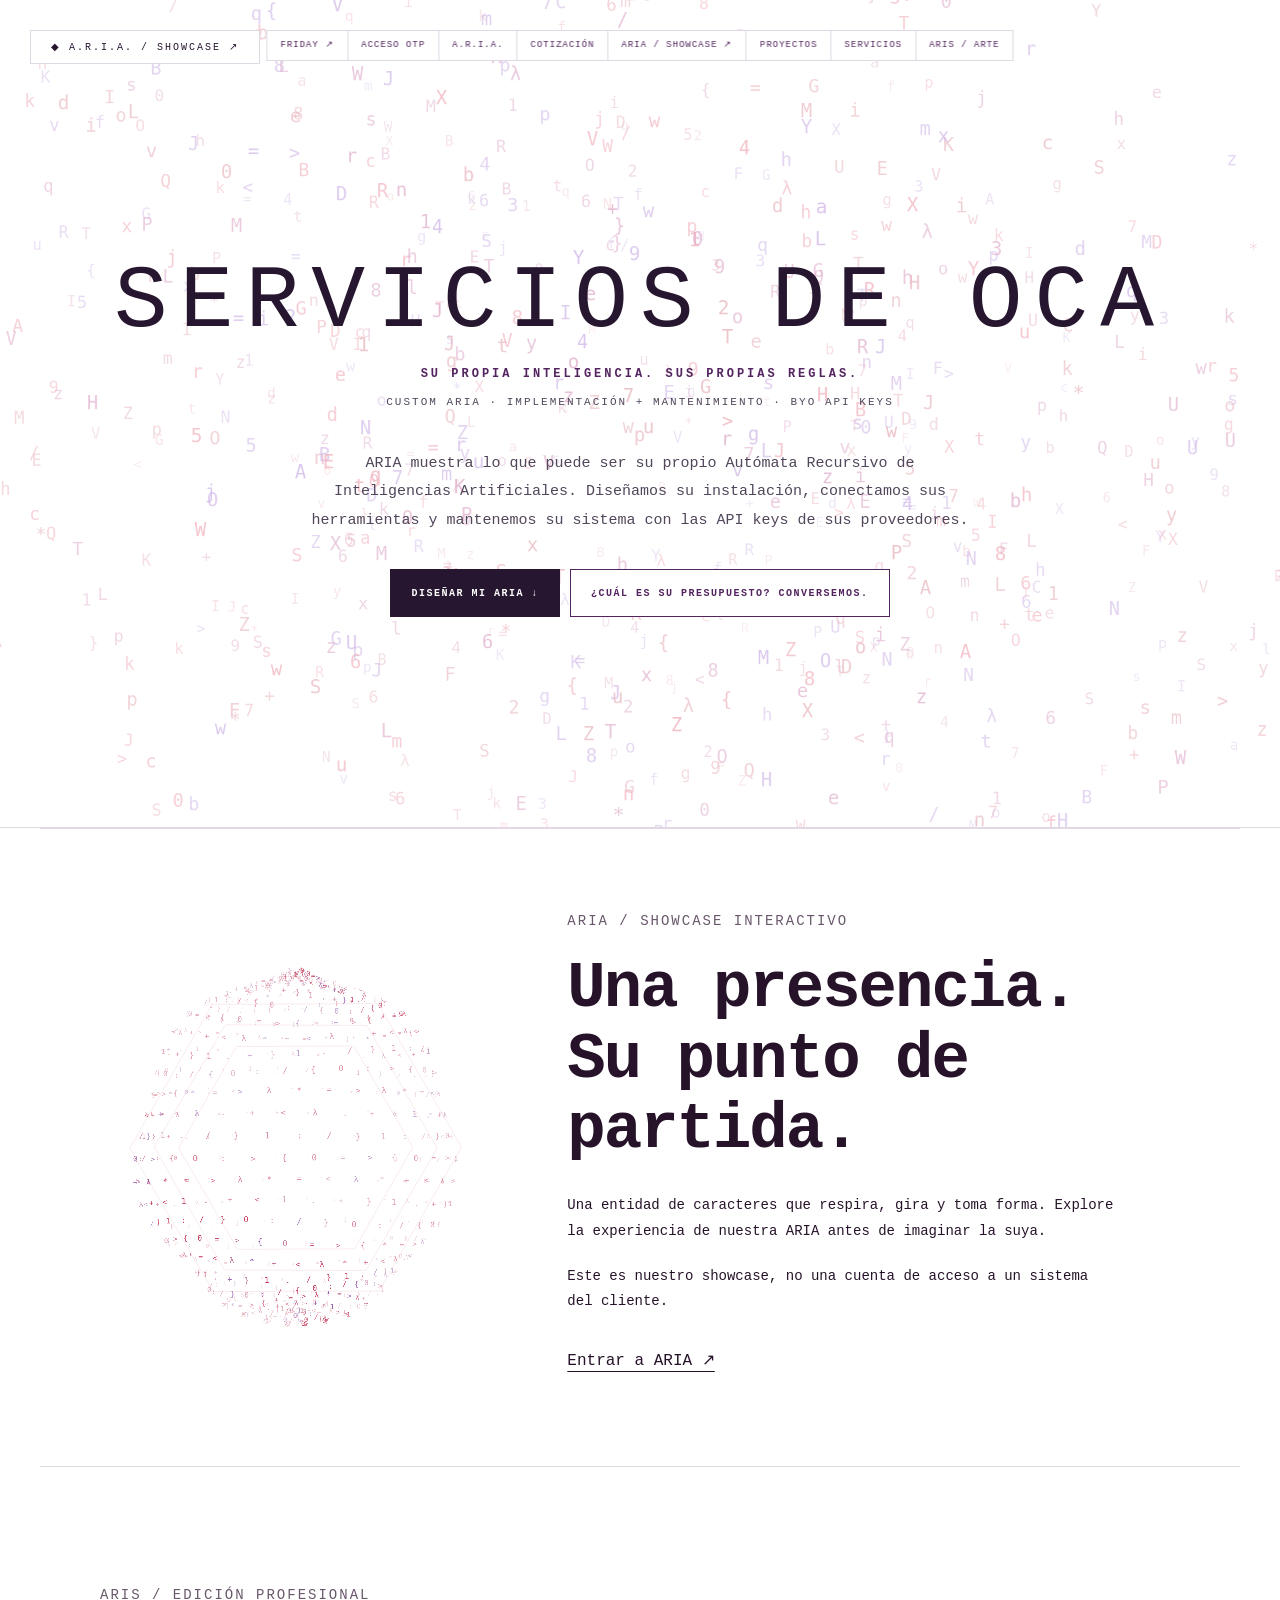
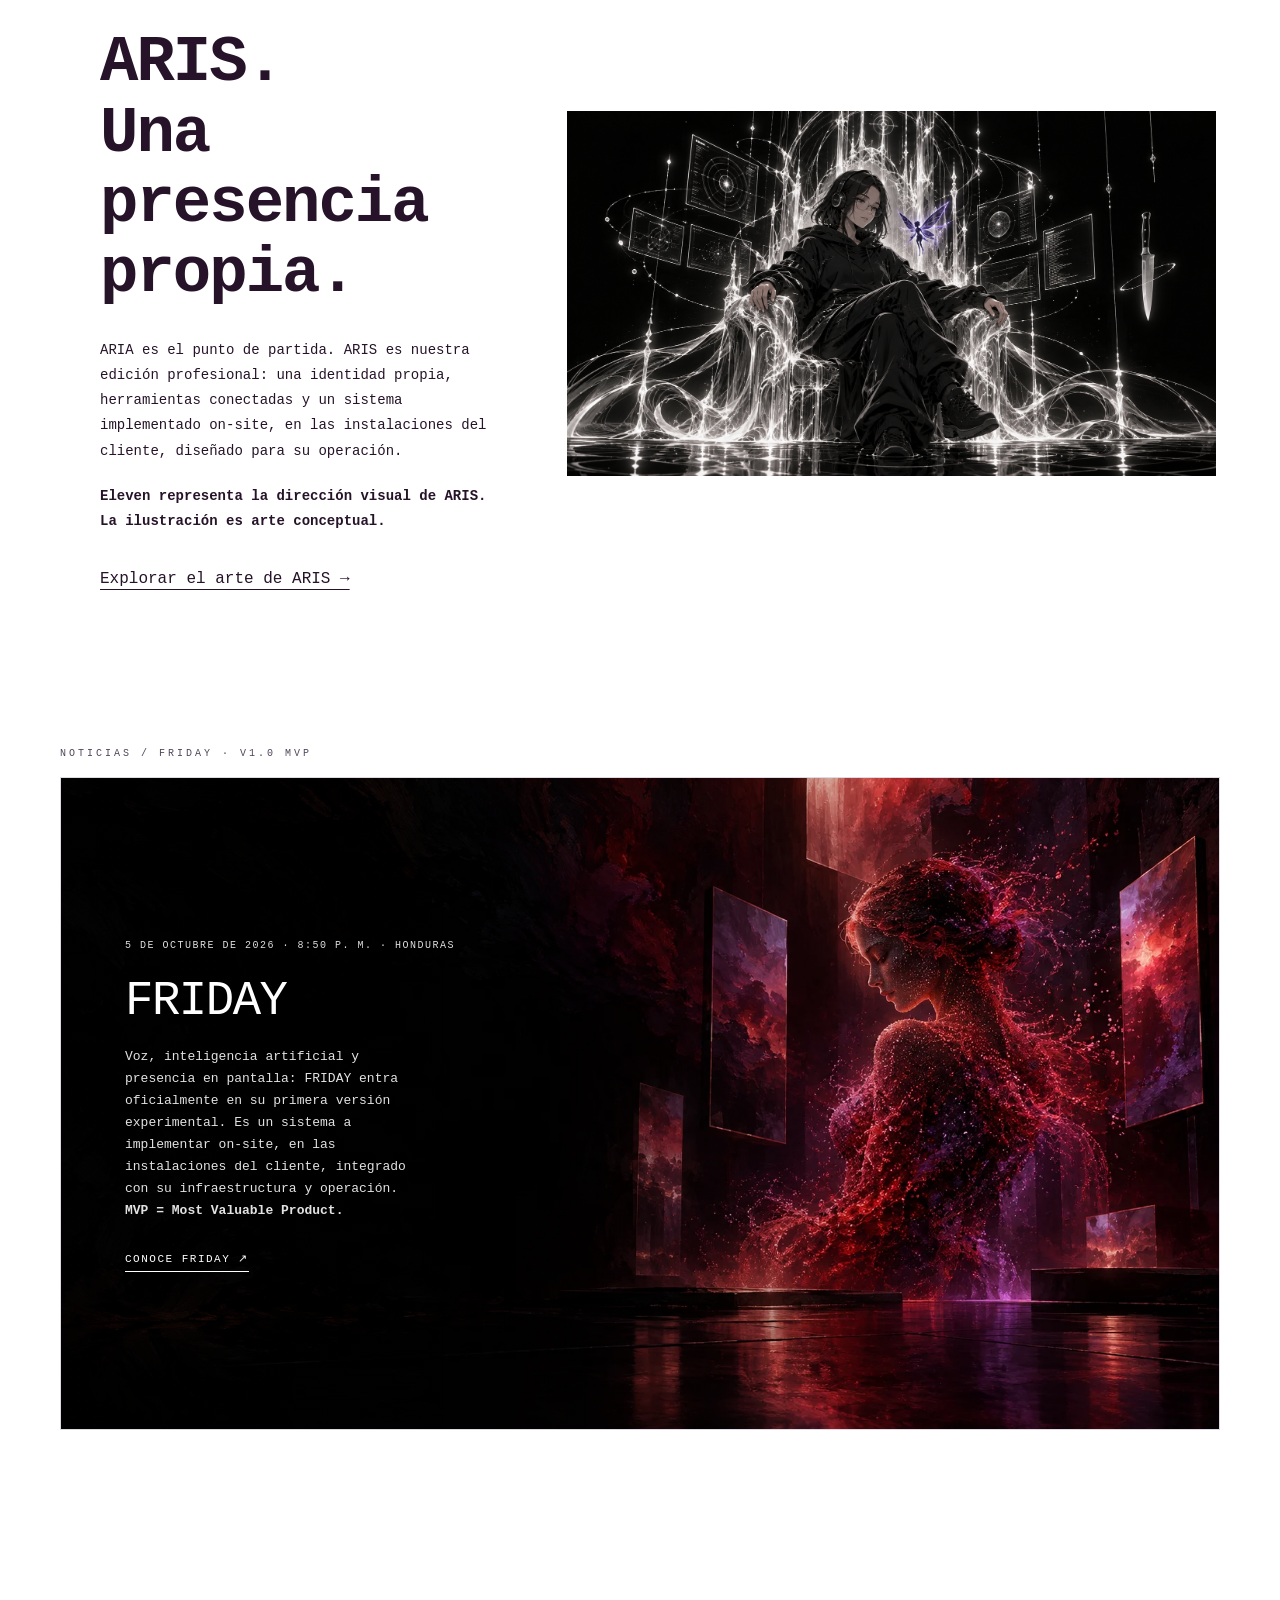
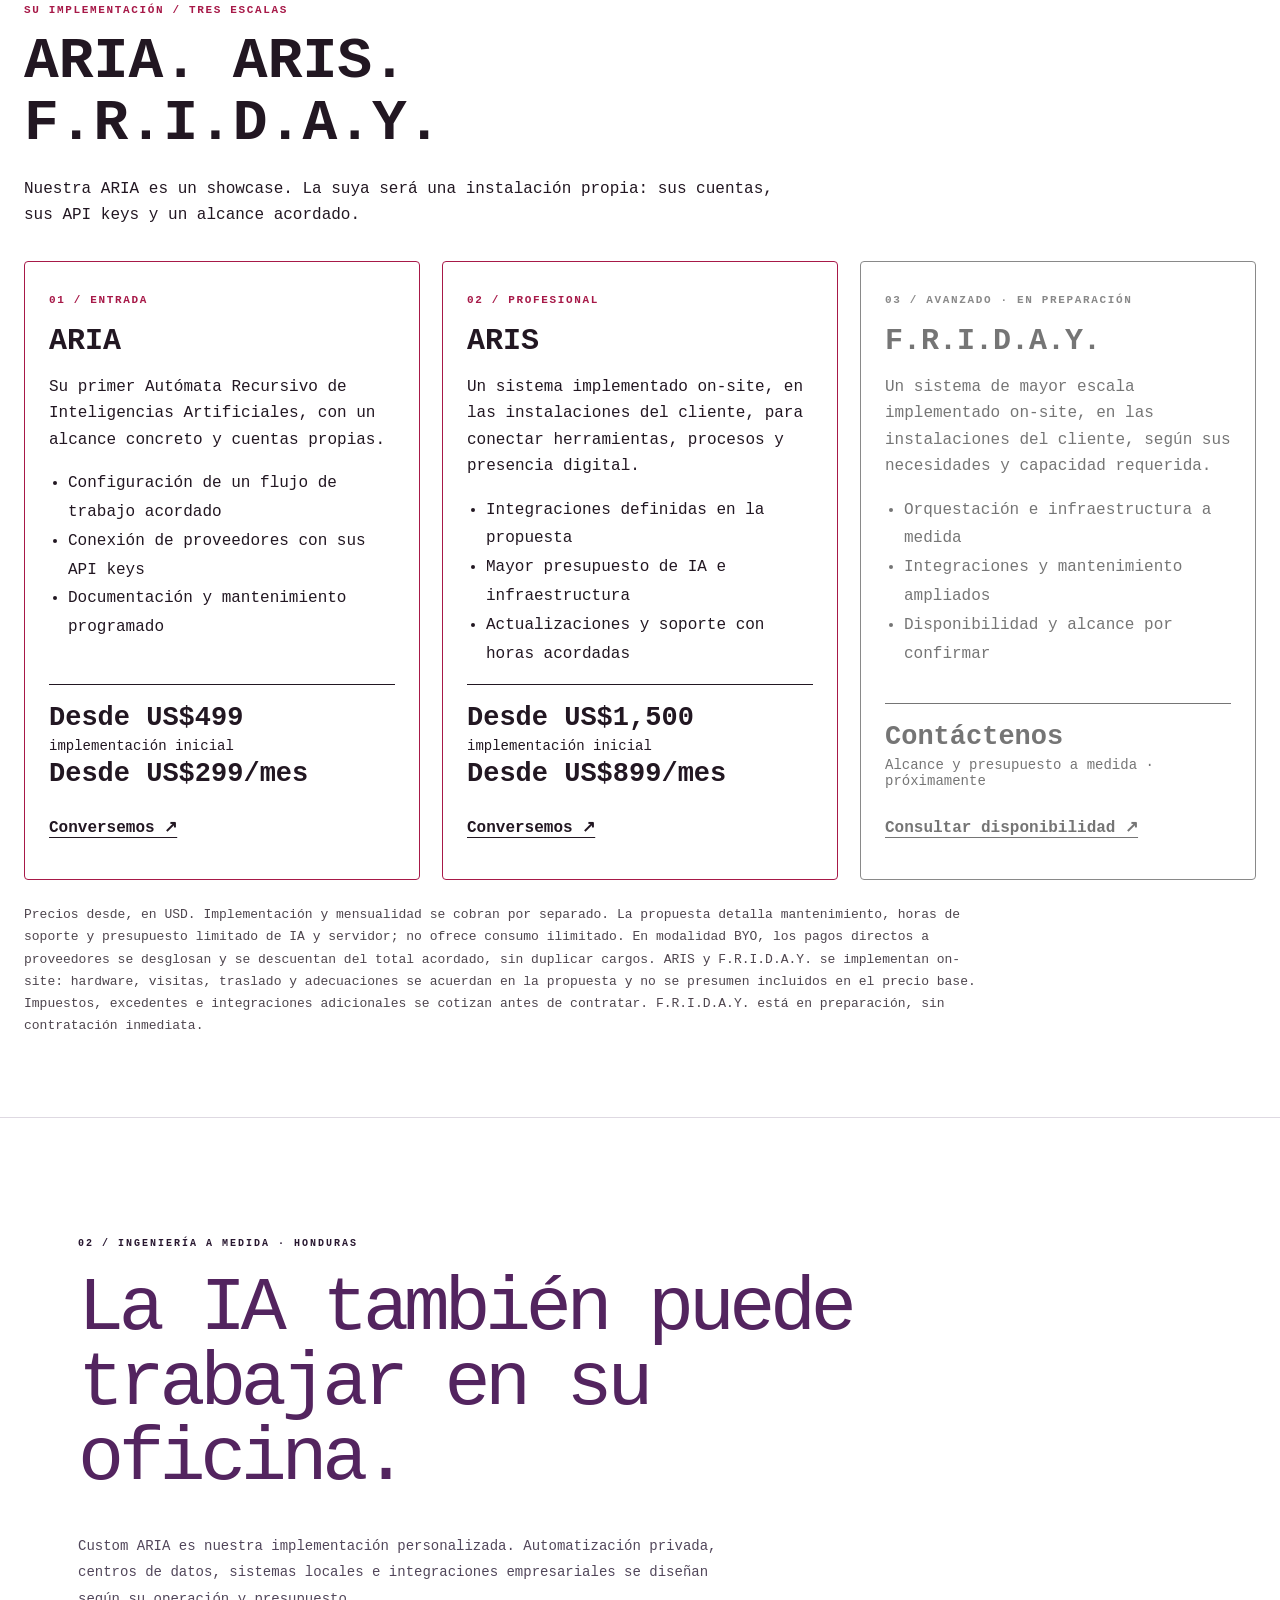
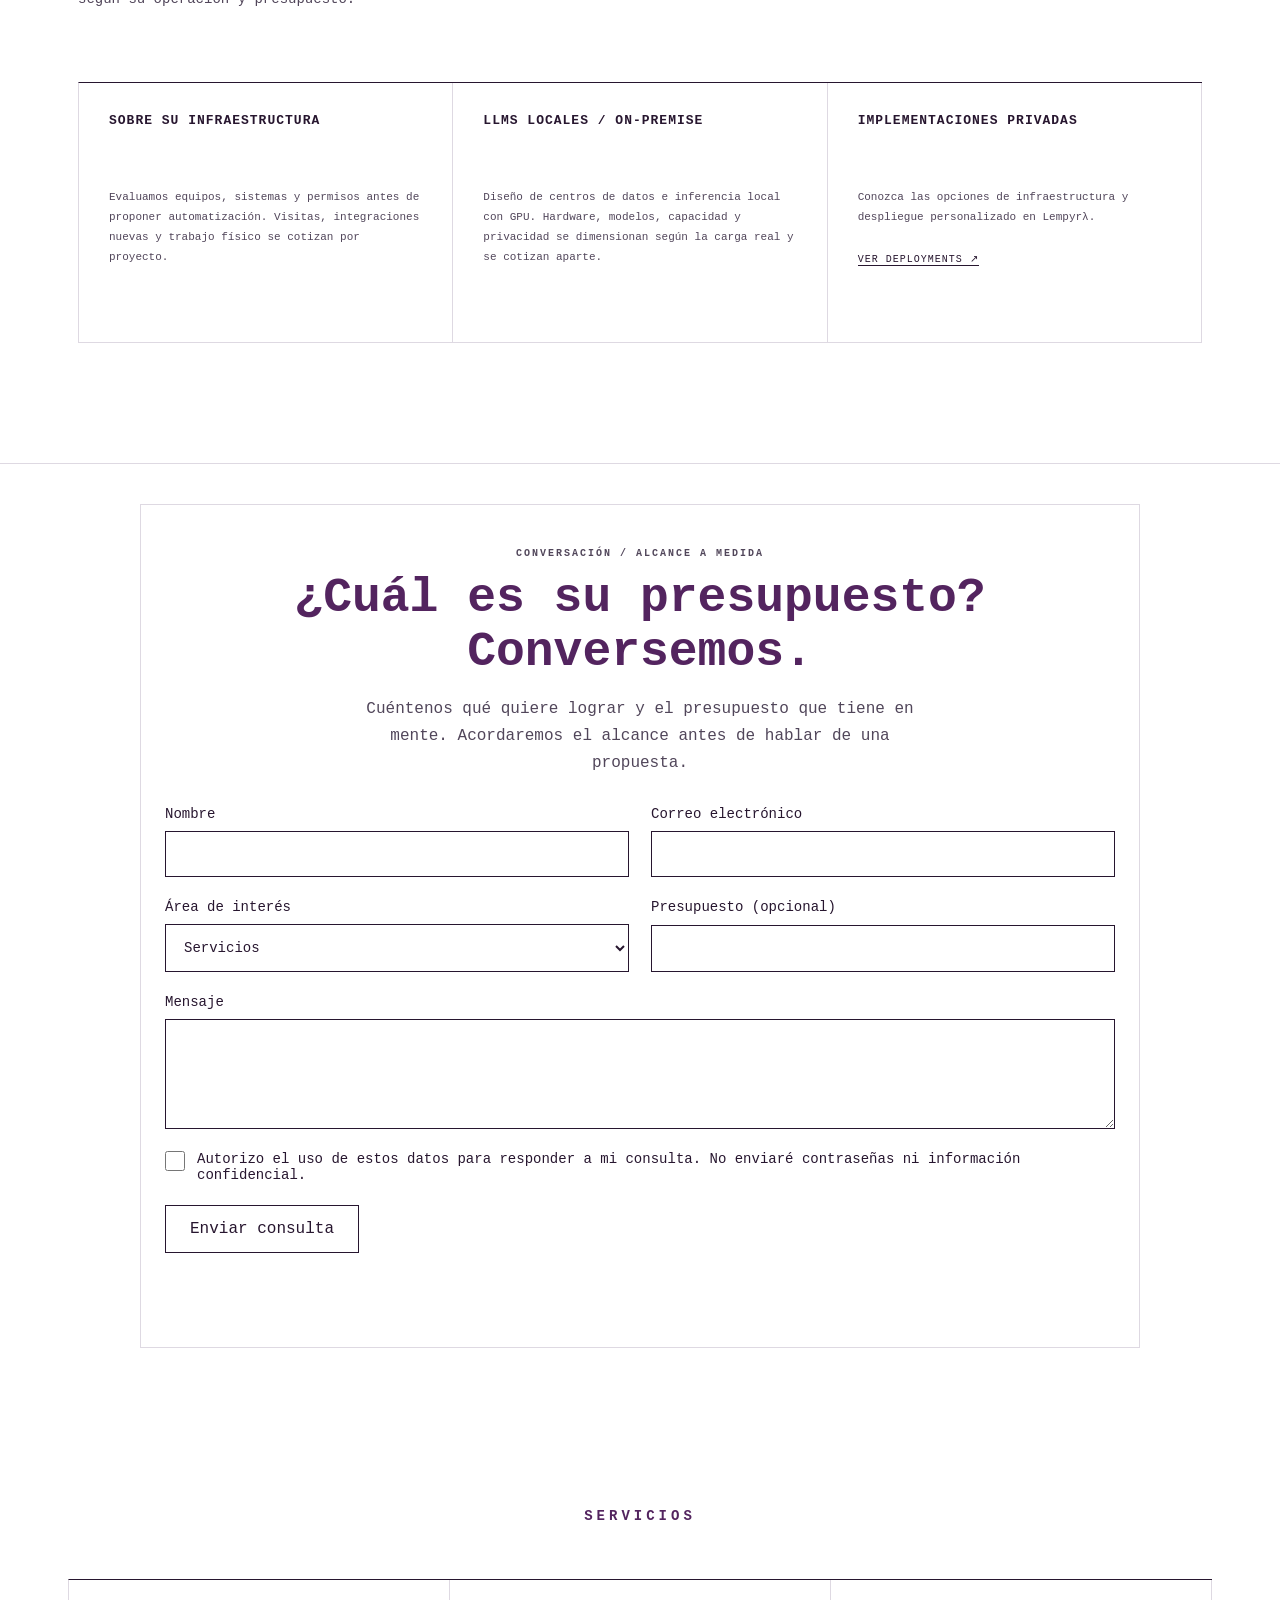
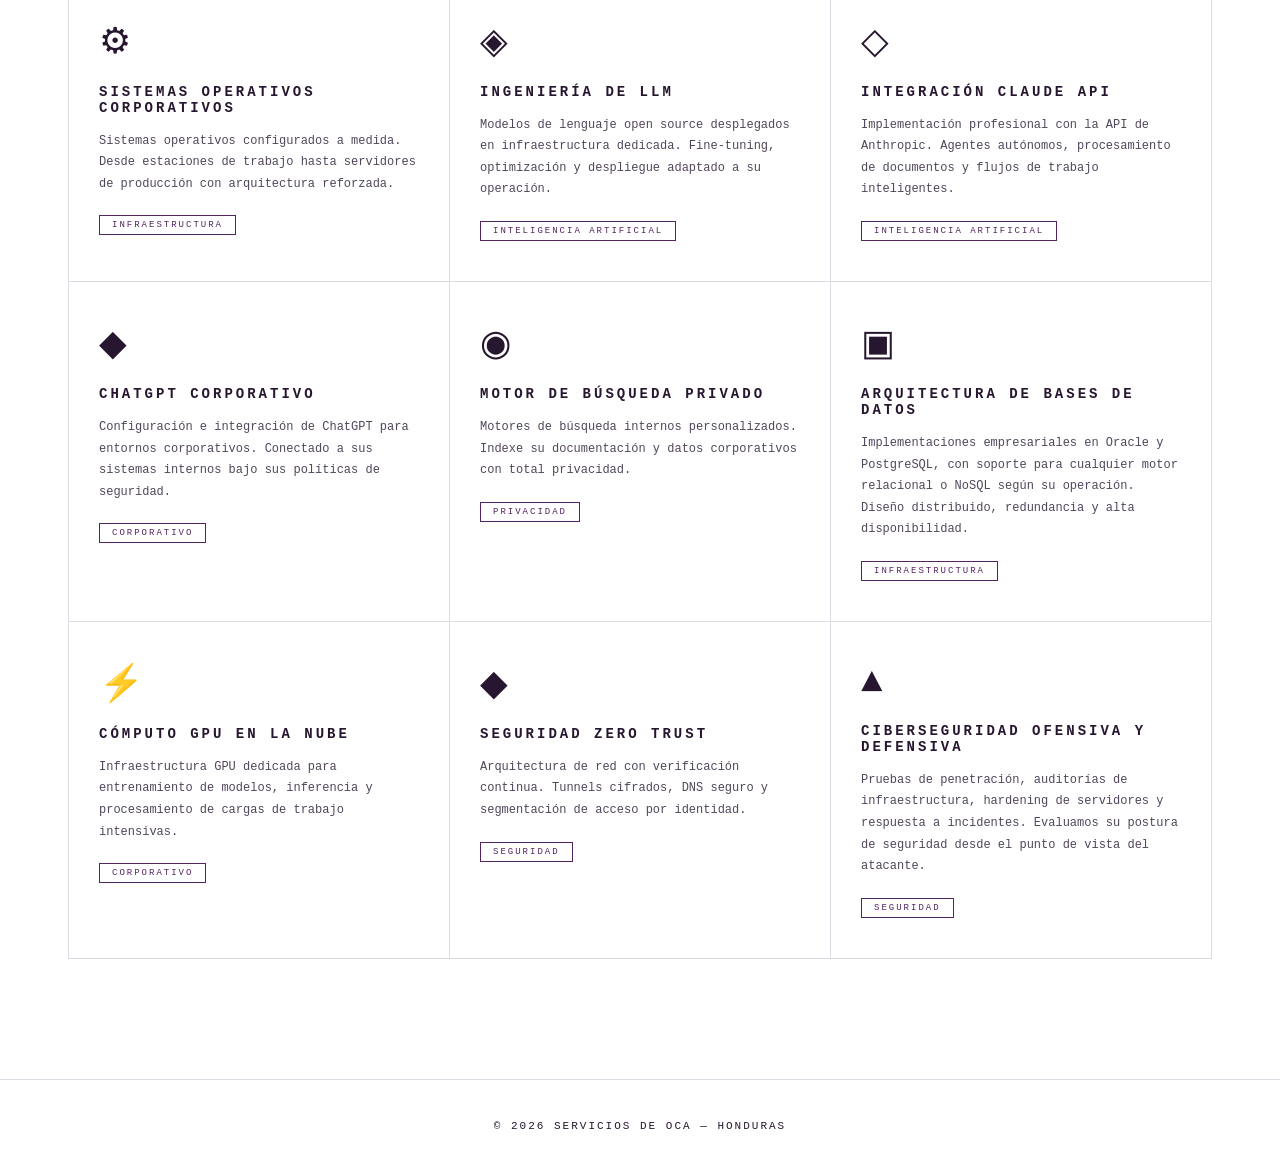
==== commit 025b6a4a: "Connect owner finance dashboards and public contact forms" ====
--- a/docs/index.html
+++ b/docs/index.html
@@ -423,7 +423,8 @@
 <script src="assets/sophie-theme-v2.js" defer></script>
 <link rel="stylesheet" href="assets/sophie-eleven-v1.css">
 <link rel="stylesheet" href="assets/sophie-oca-rain-v1.css?v=3">
-<link rel="stylesheet" href="assets/package-offers.css?v=20261019"><link rel="stylesheet" href="assets/aria-showcase/showcase.css?v=1"><script defer src="assets/aria-showcase/presence.js?v=1"></script></head>
+<link rel="stylesheet" href="assets/package-offers.css?v=20261019"><link rel="stylesheet" href="assets/aria-showcase/showcase.css?v=1"><script defer src="assets/aria-showcase/presence.js?v=1"></script><link rel="stylesheet" href="assets/contact.css?v=20261020-live1">
+</head>
 <body class="dark" data-presence="aria">
     <div class="oca-solar" aria-hidden="true"><canvas class="oca-glyph-fireball"></canvas></div>
     <a href="https://aria.serviciosdeoca.com/" class="access-indicator">&#9670; A.R.I.A. / Showcase ↗</a>
@@ -481,11 +482,11 @@
         <div class="oca-project-grid"><article><h3>Sobre su infraestructura</h3><p>Evaluamos equipos, sistemas y permisos antes de proponer automatización. Visitas, integraciones nuevas y trabajo físico se cotizan por proyecto.</p></article><article><h3>LLMs locales / On-premise</h3><p>Diseño de centros de datos e inferencia local con GPU. Hardware, modelos, capacidad y privacidad se dimensionan según la carga real y se cotizan aparte.</p></article><article><h3>Implementaciones privadas</h3><p>Conozca las opciones de infraestructura y despliegue personalizado en Lempyrλ.</p><a href="https://lempyra.com/#deployments">Ver deployments ↗</a></article></div>
     </section>
 
-    <section class="oca-budget-contact" id="budget-contact" aria-labelledby="budget-contact-title">
+    <section class="oca-budget-contact public-contact contact-oca" id="budget-contact" aria-labelledby="budget-contact-title">
         <p class="dae-kicker">Conversación / Alcance a medida</p>
         <h2 id="budget-contact-title">¿Cuál es su presupuesto? Conversemos.</h2>
         <p>Cuéntenos qué quiere lograr y el presupuesto que tiene en mente. Acordaremos el alcance antes de hablar de una propuesta.</p>
-        <p class="oca-contact-note">Este preview local no envía consultas; el canal de contacto todavía no está conectado.</p>
+        <form data-contact-form lang="es"><label>Nombre<input name="name" type="text" maxlength="120" required autocomplete="name"></label><label>Correo electrónico<input name="email" type="email" maxlength="254" required autocomplete="email"></label><label>Área de interés<select name="product" required><option value="servicios">Servicios</option><option value="cotizacion">Cotización</option><option value="otro">Otro</option></select></label><label>Presupuesto (opcional)<input name="budget" type="text" maxlength="120"  autocomplete="off"></label><label class="wide">Mensaje<textarea name="message" rows="5" minlength="10" maxlength="4000" required></textarea></label><label class="wide consent"><input type="checkbox" name="consent" required><span>Autorizo el uso de estos datos para responder a mi consulta. No enviaré contraseñas ni información confidencial.</span></label><button type="submit">Enviar consulta</button><p class="wide" role="status" aria-live="polite"></p><noscript>Active JavaScript para enviar esta consulta.</noscript></form>
     </section>
 
     <!-- SERVICES -->
@@ -566,5 +567,6 @@
 
     <script src="assets/sophie-oca-interactions-v2.js" defer></script>
     <script src="assets/sophie-oca-fireball-v2.js?v=3" defer></script>
+<script src="assets/contact.js?v=20261020-live1" defer></script>
 </body>
 </html>
--- a/docs/assets/aria-showcase/showcase.css
+++ b/docs/assets/aria-showcase/showcase.css
@@ -1 +1,7 @@
-.aria-showcase{align-items:center}.aria-showcase-entity{width:100%;min-width:0;display:grid;place-items:center}.aria-showcase .presence-canvas{display:block;width:min(100%,560px);aspect-ratio:1;height:auto}.aria-showcase .eleven-copy{min-width:0}@media(max-width:700px){.aria-showcase .presence-canvas{width:min(100%,380px)}}+.aria-showcase{align-items:center}.aria-showcase-entity{width:100%;min-width:0;display:grid;place-items:center}.aria-showcase .presence-canvas{display:block;width:min(100%,560px);aspect-ratio:1;height:auto}.aria-showcase .eleven-copy{min-width:0}@media(max-width:700px){.aria-showcase .presence-canvas{width:min(100%,380px)}}
+/* Keep the showcase opaque: animated background must never cross the entity or copy. */
+body .aria-showcase{background:#fff;--ink:#261329;--muted:#69576b;--line:#e4d7e2;color:#261329;isolation:isolate;position:relative}
+body .aria-showcase-entity,body .aria-showcase .eleven-copy{background:#fff;color:#261329}
+body .eleven-intro:not(.aria-showcase) .eleven-copy{background:#fff;color:#261329;--ink:#261329;--muted:#69576b;padding:clamp(20px,3vw,36px)}
+body .aria-showcase .eleven-label,body .eleven-intro:not(.aria-showcase) .eleven-label{color:#69576b}
+body .aria-showcase .eleven-link,body .eleven-intro:not(.aria-showcase) .eleven-link{color:#261329}
--- a/docs/assets/contact.css
+++ b/docs/assets/contact.css
@@ -0,0 +1,2 @@
+.public-contact{position:relative;z-index:2;max-width:1000px;margin:40px auto;padding:40px 24px;color:inherit}.public-contact h2{font-size:clamp(28px,4vw,48px)}.public-contact p{line-height:1.7}.public-contact form{display:grid;grid-template-columns:repeat(2,minmax(0,1fr));gap:22px;margin-top:28px}.public-contact label{display:grid;gap:9px;font:inherit;font-size:14px}.public-contact input,.public-contact textarea,.public-contact select{box-sizing:border-box;width:100%;min-width:0;padding:14px;border:1px solid currentColor;background:transparent;color:inherit;font:inherit;border-radius:0}.public-contact select option{background:#fff;color:#111}.public-contact .wide{grid-column:1/-1}.public-contact .consent{display:flex;align-items:flex-start;gap:12px}.public-contact .consent input{width:20px;height:20px;flex:0 0 20px}.public-contact button{justify-self:start;background:transparent;color:inherit;border:1px solid currentColor;padding:14px 24px;font:inherit;cursor:pointer}.public-contact button:disabled{opacity:.5;cursor:wait}.public-contact [role=status]{min-height:2em;margin:0}.public-contact :focus-visible{outline:2px solid currentColor;outline-offset:4px}.public-contact.contact-oca{background:#fff;color:#291426}.public-contact.contact-ghosts{background:rgba(0,0,0,.9);color:#efe6db}@media(max-width:600px){.public-contact form{grid-template-columns:1fr}.public-contact{padding:28px 20px}}
+.public-contact.contact-oca{background:#fff!important}.public-contact form{text-align:left}
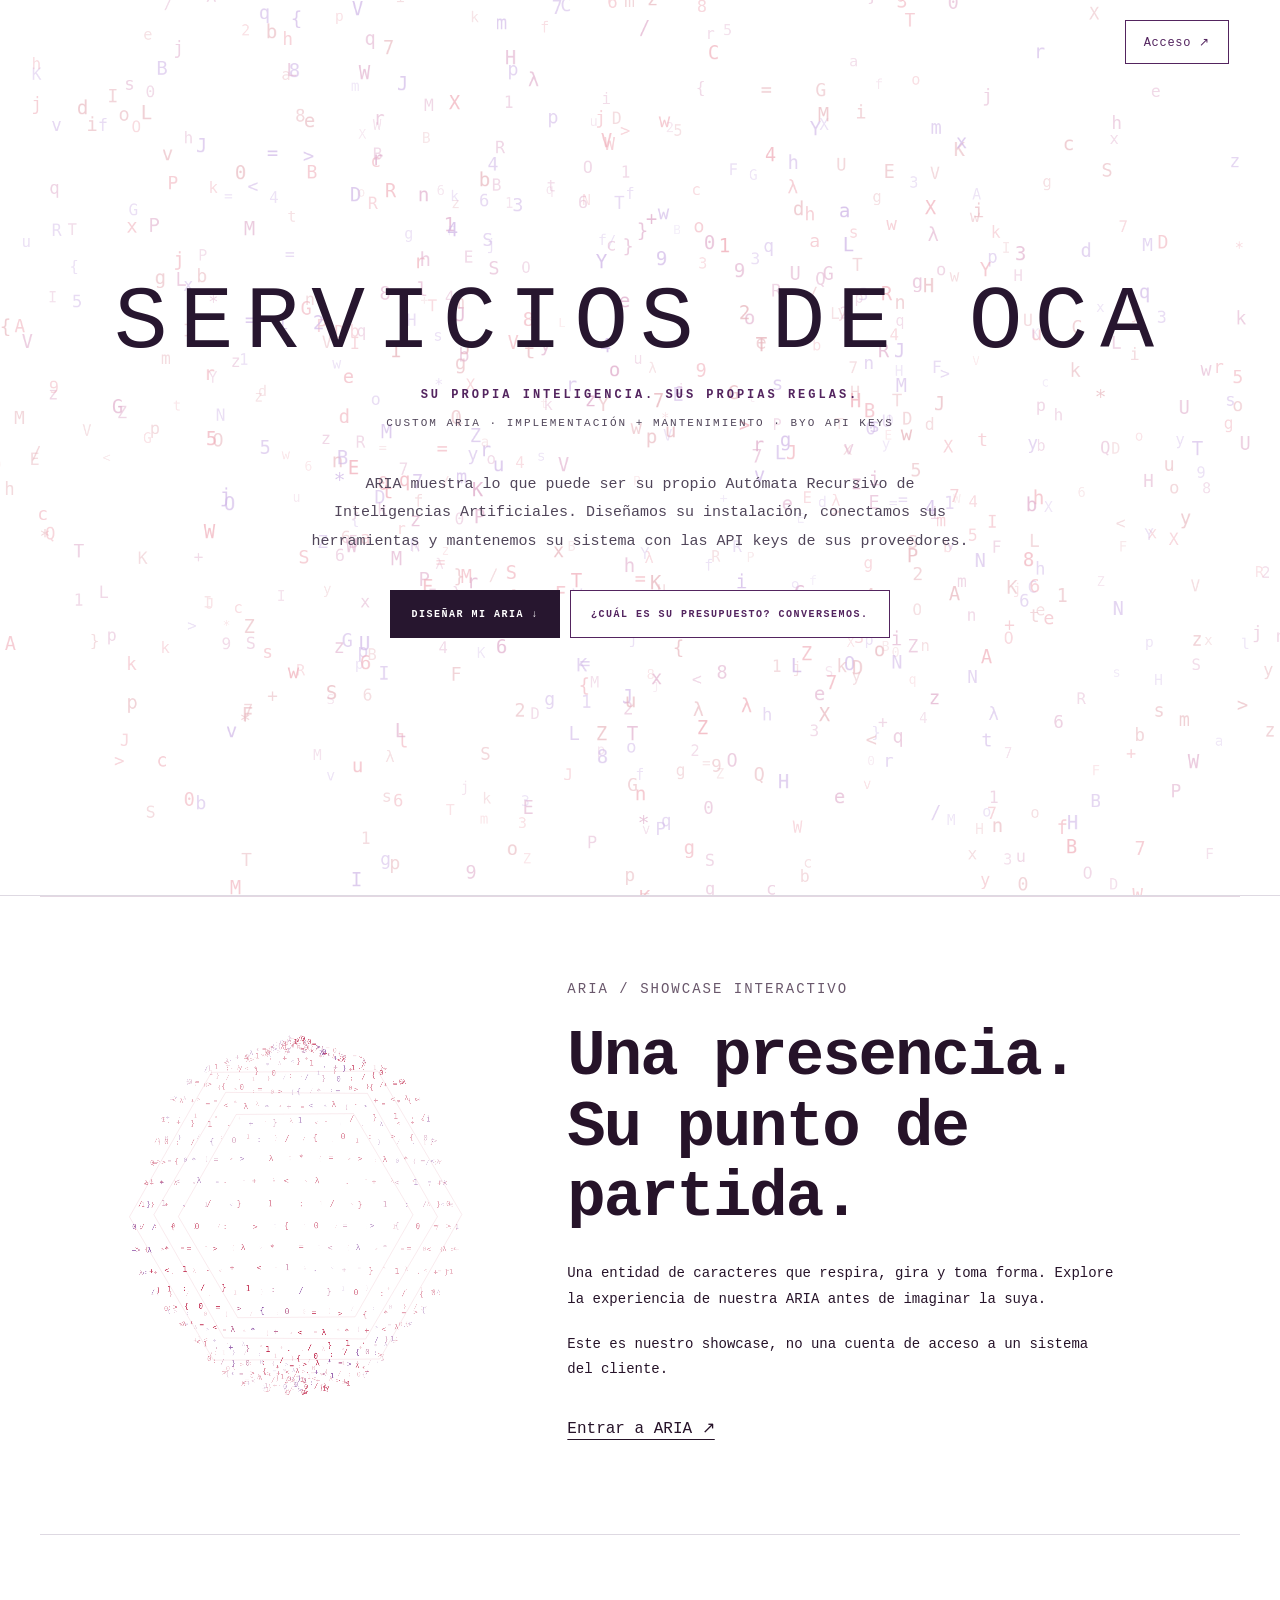
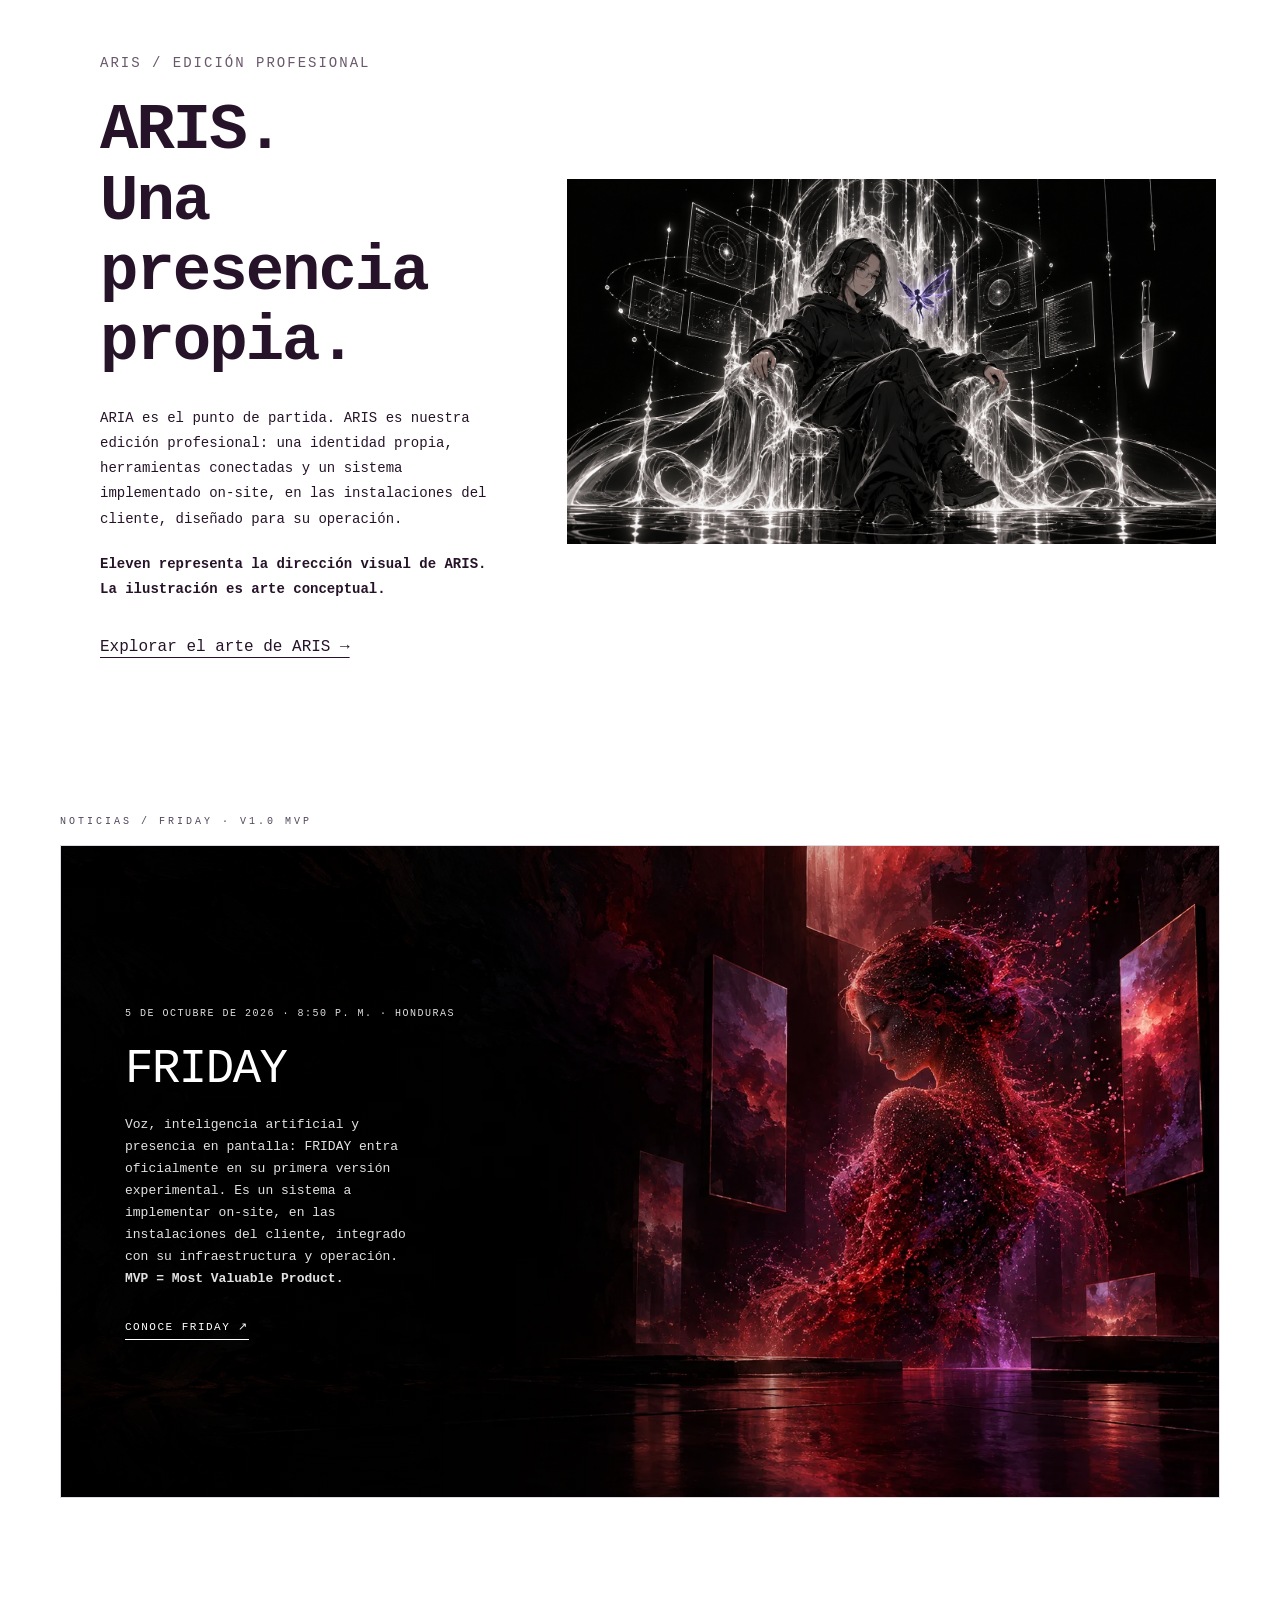
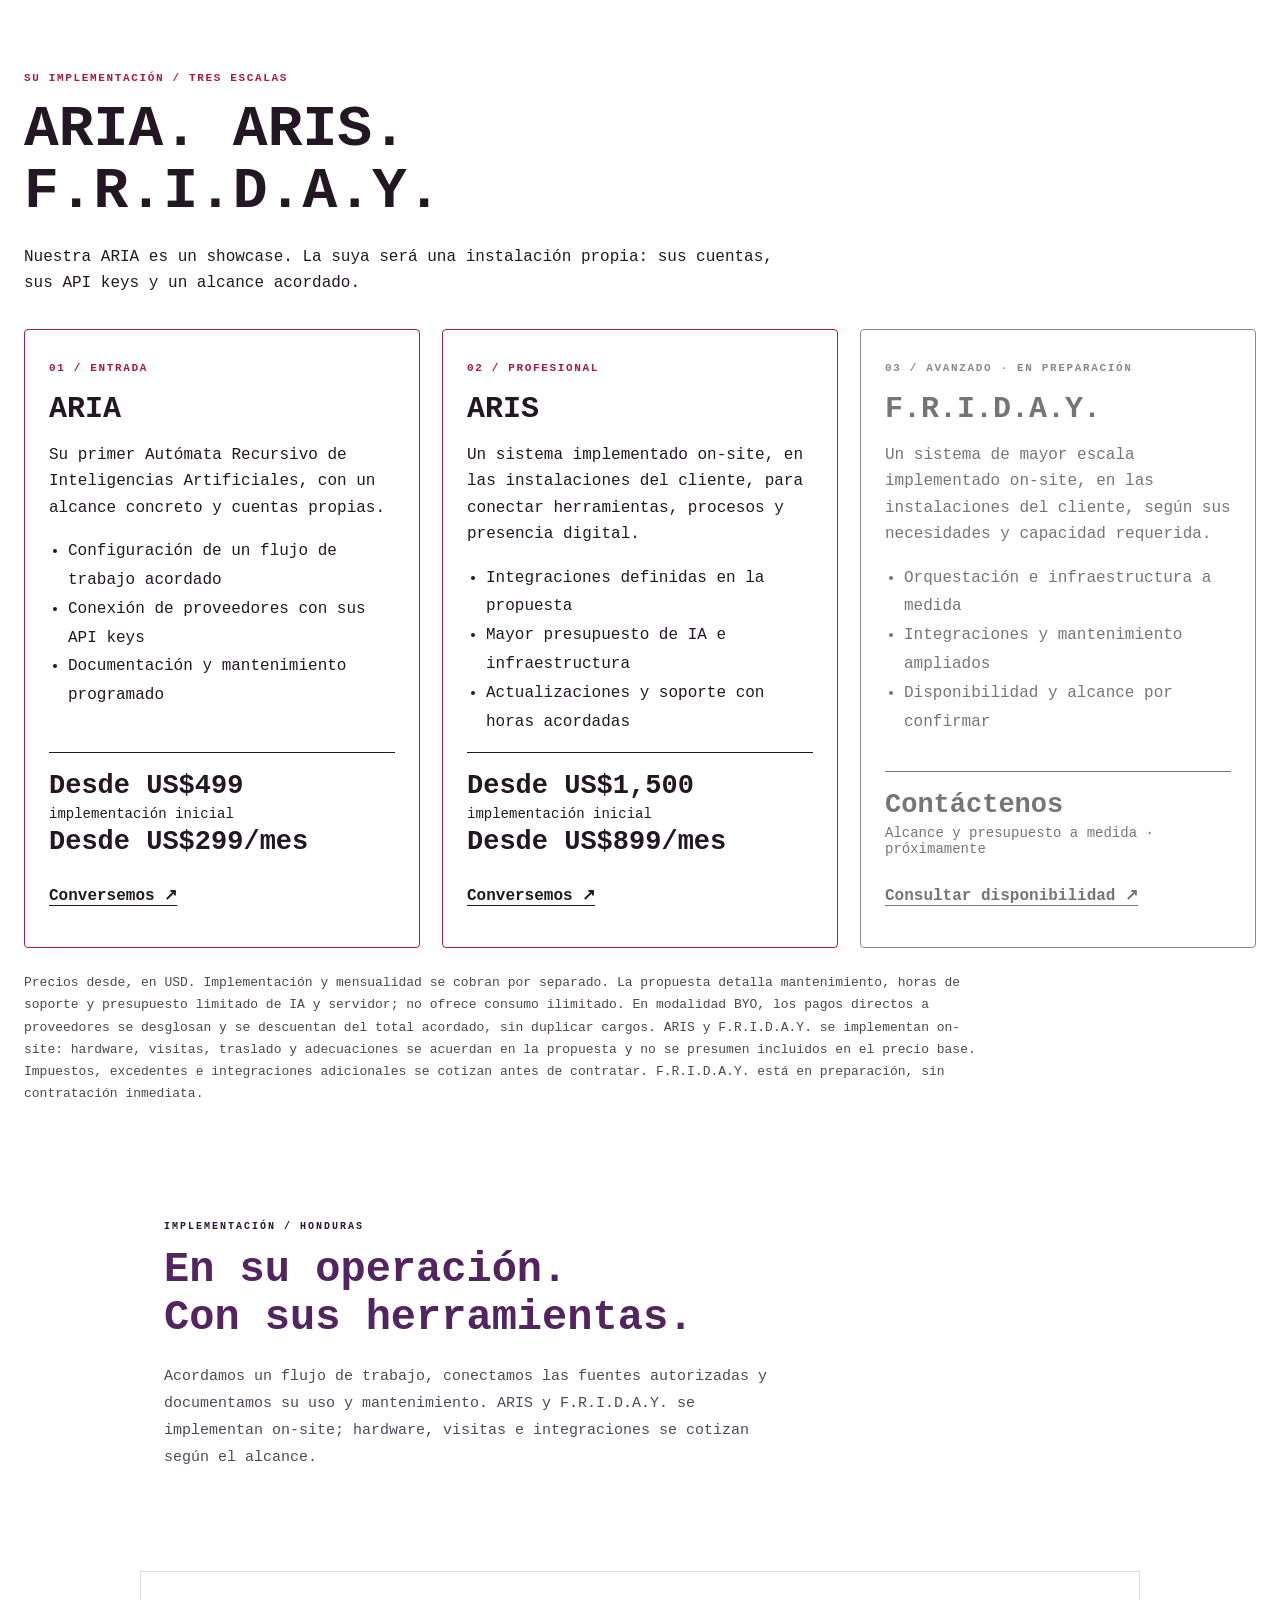
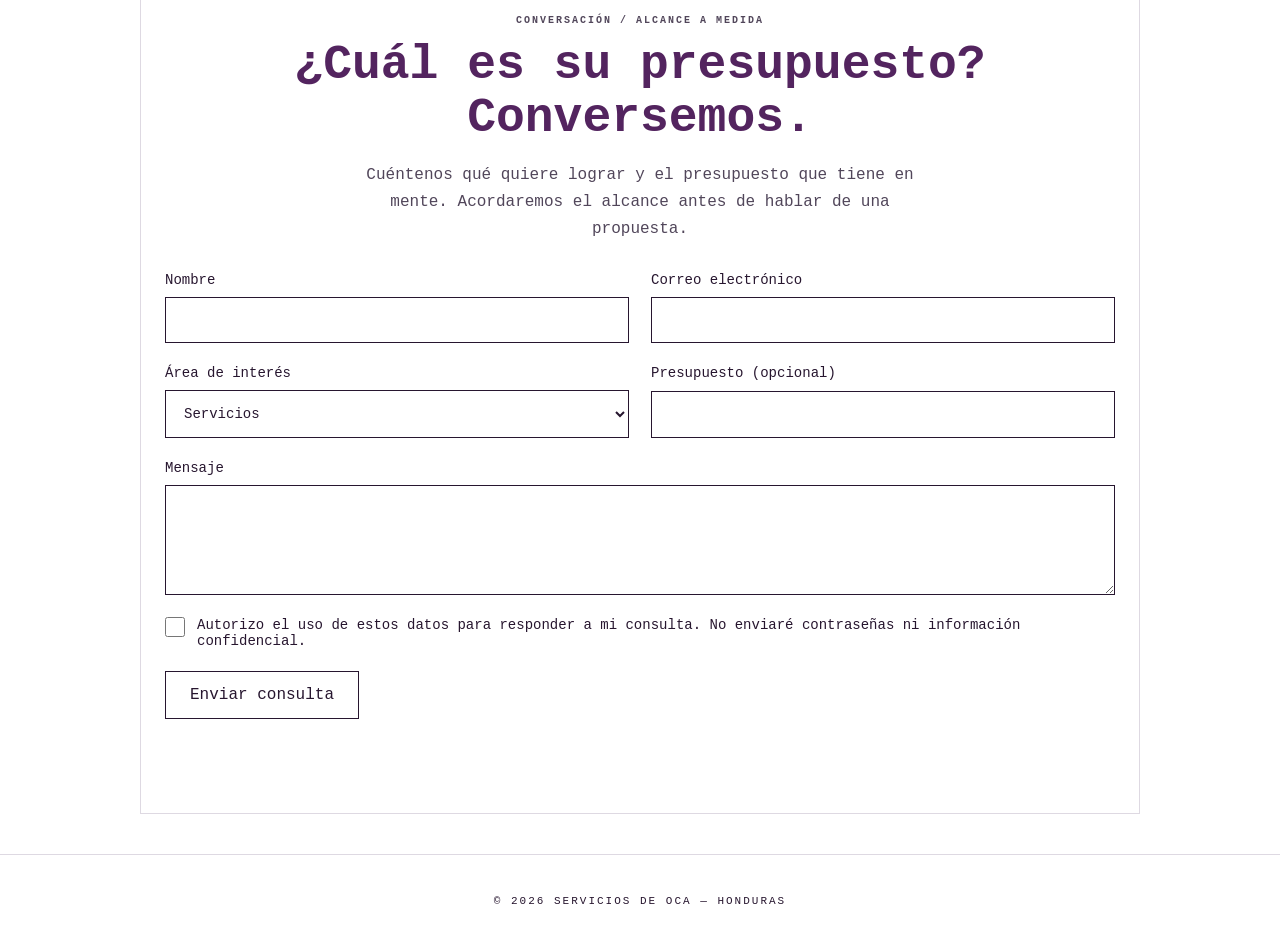
==== commit 2afe26c5: "Simplify public fronts with distinct identities and one login entry" ====
--- a/docs/index.html
+++ b/docs/index.html
@@ -34,81 +34,6 @@
             transition: background 0.6s ease, color 0.6s ease;
         }
 
-        /* THEME STATES */
-        body.dark {
-            background: #000000;
-            color: #ffffff;
-        }
-
-        body.light {
-            background: #ffffff;
-            color: #000000;
-        }
-
-        /* THEME INDICATOR */
-        .theme-indicator {
-            position: fixed;
-            top: 30px;
-            right: 30px;
-            font-size: 10px;
-            letter-spacing: 2px;
-            text-transform: uppercase;
-            padding: 10px 20px;
-            border: 1px solid;
-            transition: all 0.6s ease;
-            z-index: 100;
-            backdrop-filter: blur(10px);
-            cursor: pointer;
-            user-select: none;
-        }
-
-        body.dark .theme-indicator {
-            border-color: #333;
-            background: rgba(0, 0, 0, 0.6);
-            color: #00ff00;
-        }
-
-        body.light .theme-indicator {
-            border-color: rgba(0, 0, 0, 0.2);
-            background: rgba(255, 255, 255, 0.8);
-            color: #2563eb;
-        }
-
-        /* ACCESS INDICATOR — mirrors theme-indicator, left side, links to aria.serviciosdeoca.com */
-        .access-indicator {
-            position: fixed;
-            top: 30px;
-            left: 30px;
-            font-size: 10px;
-            letter-spacing: 2px;
-            text-transform: uppercase;
-            padding: 10px 20px;
-            border: 1px solid;
-            transition: all 0.6s ease;
-            z-index: 100;
-            backdrop-filter: blur(10px);
-            text-decoration: none;
-            user-select: none;
-            display: inline-block;
-        }
-
-        body.dark .access-indicator {
-            border-color: #333;
-            background: rgba(0, 0, 0, 0.6);
-            color: #9d00ff;
-        }
-
-        body.light .access-indicator {
-            border-color: rgba(0, 0, 0, 0.2);
-            background: rgba(255, 255, 255, 0.8);
-            color: #9d00ff;
-        }
-
-        .access-indicator:hover {
-            transform: translateY(-2px);
-            box-shadow: 0 8px 24px rgba(157, 0, 255, 0.25);
-        }
-
         /* HERO */
         .hero {
             min-height: 100vh;
@@ -320,27 +245,13 @@
                 grid-template-columns: 1fr;
             }
 
-            .theme-indicator {
-                top: 20px;
-                right: 20px;
-                font-size: 9px;
-                padding: 8px 16px;
-            }
-
-            .access-indicator {
-                top: 20px;
-                left: 20px;
-                font-size: 9px;
-                padding: 8px 16px;
-            }
-
             .service-card {
                 padding: 30px 24px;
             }
         }
     </style>
     <link rel="stylesheet" href="assets/CODEX-oca-aria-v1.css">
-    <link rel="stylesheet" href="assets/sophie-oca-nav-v1.css">
+
 <link rel="stylesheet" href="assets/sophie-monochrome-v1.css">
 <style>
     /* Launch artwork is the sole color treatment on this page section. */
@@ -420,29 +331,14 @@
         .mvp-news-copy { width: 100%; padding: 32px 26px 38px; }
     }
 </style>
-<script src="assets/sophie-theme-v2.js" defer></script>
+
 <link rel="stylesheet" href="assets/sophie-eleven-v1.css">
-<link rel="stylesheet" href="assets/sophie-oca-rain-v1.css?v=3">
+<link rel="stylesheet" href="assets/sophie-oca-rain-v1.css?v=20261020-lean">
 <link rel="stylesheet" href="assets/package-offers.css?v=20261019"><link rel="stylesheet" href="assets/aria-showcase/showcase.css?v=1"><script defer src="assets/aria-showcase/presence.js?v=1"></script><link rel="stylesheet" href="assets/contact.css?v=20261020-live1">
 </head>
-<body class="dark" data-presence="aria">
+<body class="light" data-presence="aria">
     <div class="oca-solar" aria-hidden="true"><canvas class="oca-glyph-fireball"></canvas></div>
-    <a href="https://aria.serviciosdeoca.com/" class="access-indicator">&#9670; A.R.I.A. / Showcase ↗</a>
-
-    <!-- THEME INDICATOR -->
-    <button type="button" class="theme-indicator" data-sophie-theme aria-label="Tema: Auto según su hora local. Cambiar a Oscuro.">◐ <span class="theme-label">Auto</span></button>
-
-    <nav class="site-nav" aria-label="Secciones principales">
-        <ul>
-            <li><a href="observatory/">FRIDAY ↗</a></li><li><a href="login/">Acceso OTP</a></li><li><a href="#planes">A.R.I.A.</a></li>
-            <li><a href="#budget-contact">Cotización</a></li>
-            <li><a href="https://aria.serviciosdeoca.com/">ARIA / Showcase ↗</a></li>
-            <li><a href="#proyectos">Proyectos</a></li>
-            <li><a href="#servicios">Servicios</a></li>
-            <li><a href="eleven/">ARIS / Arte</a></li>
-        </ul>
-    </nav>
-
+    <header class="oca-entry"><a href="login/" aria-label="Acceso personal con OTP">Acceso ↗</a></header>
     <!-- HERO -->
     <section class="hero">
         <h1 class="logo glitch-text" data-text="SERVICIOS DE OCA">SERVICIOS DE OCA</h1>
@@ -476,12 +372,7 @@
     </section>
 
     <section class="package-offers oca-packages" id="aria" aria-labelledby="aria-heading"><span id="planes"></span><header><p class="package-kicker">Su implementación / Tres escalas</p><h2 id="aria-heading">ARIA. ARIS. F.R.I.D.A.Y.</h2><p>Nuestra ARIA es un showcase. La suya será una instalación propia: sus cuentas, sus API keys y un alcance acordado.</p></header><div class="package-grid"><article class="package-card"><p class="package-kicker">01 / Entrada</p><h3>ARIA</h3><p>Su primer Autómata Recursivo de Inteligencias Artificiales, con un alcance concreto y cuentas propias.</p><ul><li>Configuración de un flujo de trabajo acordado</li><li>Conexión de proveedores con sus API keys</li><li>Documentación y mantenimiento programado</li></ul><div class="package-price"><strong>Desde US$499</strong><span>implementación inicial</span><strong>Desde US$299/mes</strong></div><a class="package-contact" href="#budget-contact">Conversemos ↗</a></article><article class="package-card"><p class="package-kicker">02 / Profesional</p><h3>ARIS</h3><p>Un sistema implementado on-site, en las instalaciones del cliente, para conectar herramientas, procesos y presencia digital.</p><ul><li>Integraciones definidas en la propuesta</li><li>Mayor presupuesto de IA e infraestructura</li><li>Actualizaciones y soporte con horas acordadas</li></ul><div class="package-price"><strong>Desde US$1,500</strong><span>implementación inicial</span><strong>Desde US$899/mes</strong></div><a class="package-contact" href="#budget-contact">Conversemos ↗</a></article><article class="package-card package-unavailable"><p class="package-kicker">03 / Avanzado · en preparación</p><h3>F.R.I.D.A.Y.</h3><p>Un sistema de mayor escala implementado on-site, en las instalaciones del cliente, según sus necesidades y capacidad requerida.</p><ul><li>Orquestación e infraestructura a medida</li><li>Integraciones y mantenimiento ampliados</li><li>Disponibilidad y alcance por confirmar</li></ul><div class="package-price"><strong>Contáctenos</strong><span>Alcance y presupuesto a medida · próximamente</span></div><a class="package-contact" href="#budget-contact">Consultar disponibilidad ↗</a></article></div><p class="package-note">Precios desde, en USD. Implementación y mensualidad se cobran por separado. La propuesta detalla mantenimiento, horas de soporte y presupuesto limitado de IA y servidor; no ofrece consumo ilimitado. En modalidad BYO, los pagos directos a proveedores se desglosan y se descuentan del total acordado, sin duplicar cargos. ARIS y F.R.I.D.A.Y. se implementan on-site: hardware, visitas, traslado y adecuaciones se acuerdan en la propuesta y no se presumen incluidos en el precio base. Impuestos, excedentes e integraciones adicionales se cotizan antes de contratar. F.R.I.D.A.Y. está en preparación, sin contratación inmediata.</p></section>
-    <section class="oca-projects" id="proyectos">
-        <p class="dae-kicker">02 / Ingeniería a medida · Honduras</p><h2>La IA también puede<br>trabajar en su oficina.</h2>
-        <p>Custom ARIA es nuestra implementación personalizada. Automatización privada, centros de datos, sistemas locales e integraciones empresariales se diseñan según su operación y presupuesto.</p>
-        <div class="oca-project-grid"><article><h3>Sobre su infraestructura</h3><p>Evaluamos equipos, sistemas y permisos antes de proponer automatización. Visitas, integraciones nuevas y trabajo físico se cotizan por proyecto.</p></article><article><h3>LLMs locales / On-premise</h3><p>Diseño de centros de datos e inferencia local con GPU. Hardware, modelos, capacidad y privacidad se dimensionan según la carga real y se cotizan aparte.</p></article><article><h3>Implementaciones privadas</h3><p>Conozca las opciones de infraestructura y despliegue personalizado en Lempyrλ.</p><a href="https://lempyra.com/#deployments">Ver deployments ↗</a></article></div>
-    </section>
-
+<section class="oca-implementation" aria-labelledby="implementation-title"><p class="dae-kicker">Implementación / Honduras</p><h2 id="implementation-title">En su operación.<br>Con sus herramientas.</h2><p>Acordamos un flujo de trabajo, conectamos las fuentes autorizadas y documentamos su uso y mantenimiento. ARIS y F.R.I.D.A.Y. se implementan on-site; hardware, visitas e integraciones se cotizan según el alcance.</p></section>
     <section class="oca-budget-contact public-contact contact-oca" id="budget-contact" aria-labelledby="budget-contact-title">
         <p class="dae-kicker">Conversación / Alcance a medida</p>
         <h2 id="budget-contact-title">¿Cuál es su presupuesto? Conversemos.</h2>
@@ -489,83 +380,13 @@
         <form data-contact-form lang="es"><label>Nombre<input name="name" type="text" maxlength="120" required autocomplete="name"></label><label>Correo electrónico<input name="email" type="email" maxlength="254" required autocomplete="email"></label><label>Área de interés<select name="product" required><option value="servicios">Servicios</option><option value="cotizacion">Cotización</option><option value="otro">Otro</option></select></label><label>Presupuesto (opcional)<input name="budget" type="text" maxlength="120"  autocomplete="off"></label><label class="wide">Mensaje<textarea name="message" rows="5" minlength="10" maxlength="4000" required></textarea></label><label class="wide consent"><input type="checkbox" name="consent" required><span>Autorizo el uso de estos datos para responder a mi consulta. No enviaré contraseñas ni información confidencial.</span></label><button type="submit">Enviar consulta</button><p class="wide" role="status" aria-live="polite"></p><noscript>Active JavaScript para enviar esta consulta.</noscript></form>
     </section>
 
-    <!-- SERVICES -->
-    <section class="services-section" id="servicios">
-        <h2 class="section-title">Servicios</h2>
-
-        <div class="services-grid">
-            <div class="service-card">
-                <span class="service-icon">&#9881;</span>
-                <h3 class="service-title">Sistemas Operativos Corporativos</h3>
-                <p class="service-desc">Sistemas operativos configurados a medida. Desde estaciones de trabajo hasta servidores de producción con arquitectura reforzada.</p>
-                <span class="service-tag infra">Infraestructura</span>
-            </div>
-
-            <div class="service-card">
-                <span class="service-icon">&#9672;</span>
-                <h3 class="service-title">Ingeniería de LLM</h3>
-                <p class="service-desc">Modelos de lenguaje open source desplegados en infraestructura dedicada. Fine-tuning, optimización y despliegue adaptado a su operación.</p>
-                <span class="service-tag ai">Inteligencia Artificial</span>
-            </div>
-
-            <div class="service-card">
-                <span class="service-icon">&#9671;</span>
-                <h3 class="service-title">Integración Claude API</h3>
-                <p class="service-desc">Implementación profesional con la API de Anthropic. Agentes autónomos, procesamiento de documentos y flujos de trabajo inteligentes.</p>
-                <span class="service-tag ai">Inteligencia Artificial</span>
-            </div>
-
-            <div class="service-card">
-                <span class="service-icon">&#9670;</span>
-                <h3 class="service-title">ChatGPT Corporativo</h3>
-                <p class="service-desc">Configuración e integración de ChatGPT para entornos corporativos. Conectado a sus sistemas internos bajo sus políticas de seguridad.</p>
-                <span class="service-tag corporativo">Corporativo</span>
-            </div>
-
-            <div class="service-card">
-                <span class="service-icon">&#9673;</span>
-                <h3 class="service-title">Motor de Búsqueda Privado</h3>
-                <p class="service-desc">Motores de búsqueda internos personalizados. Indexe su documentación y datos corporativos con total privacidad.</p>
-                <span class="service-tag security">Privacidad</span>
-            </div>
-
-            <div class="service-card">
-                <span class="service-icon">&#9635;</span>
-                <h3 class="service-title">Arquitectura de Bases de Datos</h3>
-                <p class="service-desc">Implementaciones empresariales en Oracle y PostgreSQL, con soporte para cualquier motor relacional o NoSQL según su operación. Diseño distribuido, redundancia y alta disponibilidad.</p>
-                <span class="service-tag infra">Infraestructura</span>
-            </div>
-
-            <div class="service-card">
-                <span class="service-icon">&#9889;</span>
-                <h3 class="service-title">Cómputo GPU en la Nube</h3>
-                <p class="service-desc">Infraestructura GPU dedicada para entrenamiento de modelos, inferencia y procesamiento de cargas de trabajo intensivas.</p>
-                <span class="service-tag corporativo">Corporativo</span>
-            </div>
-
-            <div class="service-card">
-                <span class="service-icon">&#9670;</span>
-                <h3 class="service-title">Seguridad Zero Trust</h3>
-                <p class="service-desc">Arquitectura de red con verificación continua. Tunnels cifrados, DNS seguro y segmentación de acceso por identidad.</p>
-                <span class="service-tag security">Seguridad</span>
-            </div>
-
-            <div class="service-card">
-                <span class="service-icon">&#9650;</span>
-                <h3 class="service-title">Ciberseguridad Ofensiva y Defensiva</h3>
-                <p class="service-desc">Pruebas de penetración, auditorías de infraestructura, hardening de servidores y respuesta a incidentes. Evaluamos su postura de seguridad desde el punto de vista del atacante.</p>
-                <span class="service-tag security">Seguridad</span>
-            </div>
-        </div>
-    </section>
-
     </main>
     <!-- FOOTER -->
     <footer class="footer">
         &copy; 2026 Servicios de Oca &mdash; Honduras
     </footer>
 
-    <script src="assets/sophie-oca-interactions-v2.js" defer></script>
+
     <script src="assets/sophie-oca-fireball-v2.js?v=3" defer></script>
 <script src="assets/contact.js?v=20261020-live1" defer></script>
 </body>
--- a/docs/assets/sophie-oca-rain-v1.css
+++ b/docs/assets/sophie-oca-rain-v1.css
@@ -86,3 +86,6 @@
 @media (prefers-reduced-motion: reduce) {
   html { animation: none; }
 }
+
+/* Lean Oca entry: white, practical, no floating menu. */
+.oca-entry{position:relative;z-index:2;display:flex;justify-content:flex-end;padding:20px clamp(20px,4vw,60px);min-height:68px}.oca-entry a{display:inline-flex;align-items:center;min-height:44px;padding:10px 18px;border:1px solid var(--accent-plum);color:var(--accent-plum);font-size:12px;text-decoration:none;letter-spacing:.06em}.oca-entry a:focus-visible{outline:2px solid currentColor;outline-offset:4px}.hero{min-height:calc(100svh - 88px);padding-top:40px}.oca-implementation{max-width:1000px;margin:0 auto;padding:36px 24px 60px;text-align:left}.oca-implementation h2{font-size:clamp(26px,4vw,42px);line-height:1.15;color:var(--accent-plum);margin:14px 0 20px}.oca-implementation>p:last-child{font-size:15px;line-height:1.8;max-width:70ch;color:var(--muted)}@media(max-width:600px){.oca-entry{padding:12px 20px;min-height:68px}.hero{min-height:calc(100svh - 68px);padding:40px 20px 64px}.logo{font-size:clamp(26px,7.2vw,38px);letter-spacing:3px}.tagline{font-size:11px;line-height:1.8;letter-spacing:1.5px}}
